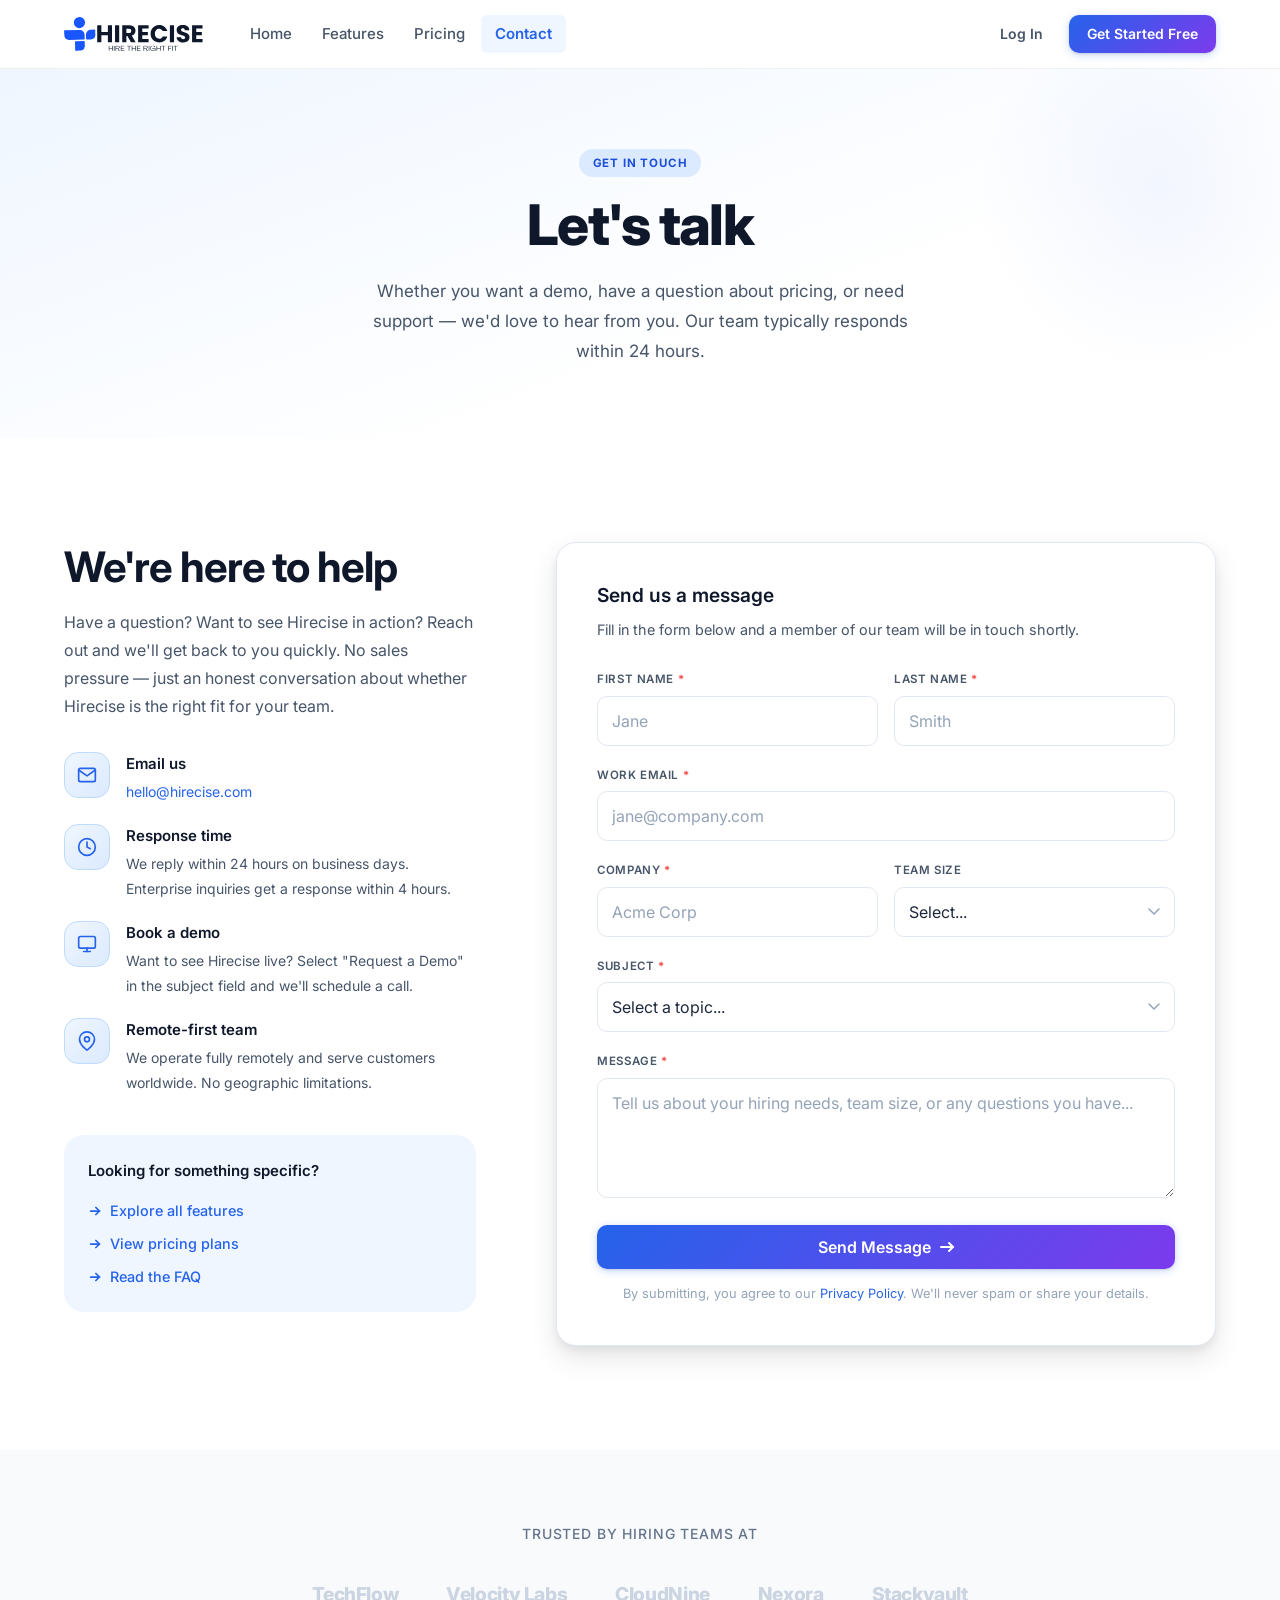
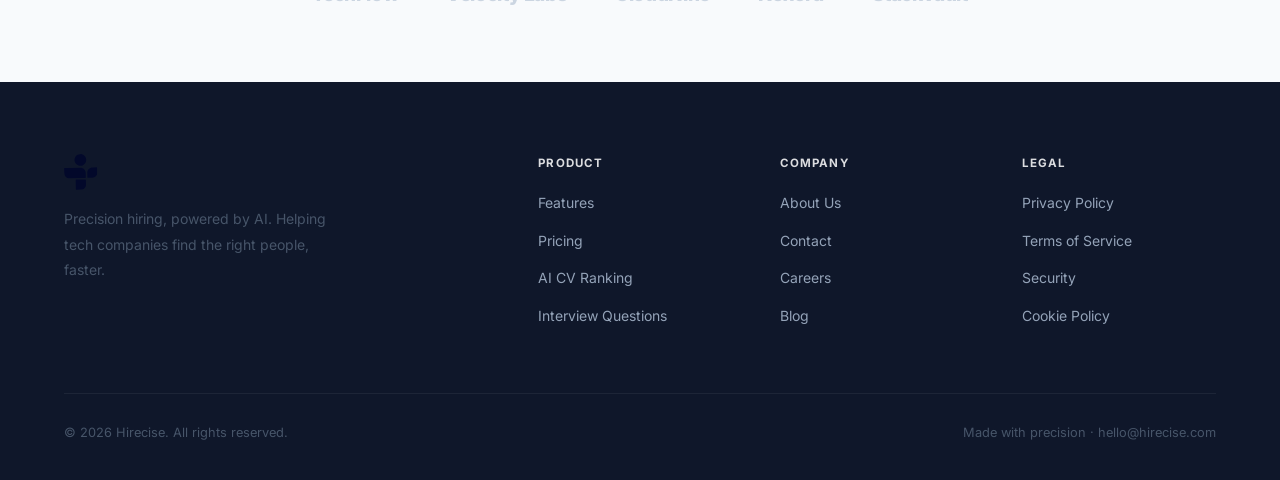
==== contact.html @ f2cc5be3 "init: Hirecise marketing website Static HTML/CSS/JS marketing site for hirecise.com. Includes pricin" ====
<!DOCTYPE html>
<html lang="en">
<head>
  <meta charset="UTF-8">
  <meta name="viewport" content="width=device-width, initial-scale=1.0">
  <title>Contact — Hirecise AI Recruitment Platform</title>
  <meta name="description" content="Get in touch with the Hirecise team. Request a demo, ask about pricing, or get support. We typically respond within 24 hours.">
  <meta name="keywords" content="Hirecise contact, AI recruitment demo, hiring software support">
  <link rel="canonical" href="https://hirecise.com/contact.html">
  <meta property="og:type"        content="website">
  <meta property="og:url"         content="https://hirecise.com/contact.html">
  <meta property="og:title"       content="Contact Hirecise — Let's Talk">
  <meta property="og:description" content="Reach out to the Hirecise team. Demo requests, sales, and support — all in one place.">
  <meta name="twitter:card"       content="summary_large_image">
  <script type="application/ld+json">
  {
    "@context":"https://schema.org",
    "@type":"ContactPage",
    "name":"Contact Hirecise",
    "url":"https://hirecise.com/contact.html",
    "description":"Contact the Hirecise team for demos, sales inquiries, and support.",
    "mainEntity":{
      "@type":"Organization",
      "name":"Hirecise",
      "email":"hello@hirecise.com",
      "url":"https://hirecise.com"
    }
  }
  </script>
  <link rel="preconnect" href="https://fonts.googleapis.com">
  <link rel="preconnect" href="https://fonts.gstatic.com" crossorigin>
  <link href="https://fonts.googleapis.com/css2?family=Inter:wght@400;500;600;700;800&display=swap" rel="stylesheet">
  <link rel="stylesheet" href="css/styles.css">
</head>
<body>

<!-- ═══ NAVIGATION ═══════════════════════════════════ -->
<header>
  <nav class="nav" role="navigation" aria-label="Main navigation">
    <div class="container">
      <div class="nav-inner">
        <a href="index.html" class="nav-logo" aria-label="Hirecise home">
          <img src="assets/logo.svg" alt="Hirecise" class="logo-img">
        </a>
        <div class="nav-links">
          <a href="index.html">Home</a>
          <a href="features.html">Features</a>
          <a href="pricing.html">Pricing</a>
          <a href="contact.html">Contact</a>
        </div>
        <div class="nav-actions">
          <a href="https://app.hirecise.com/login" class="btn btn-ghost btn-sm">Log In</a>
          <a href="https://app.hirecise.com/register" class="btn btn-primary btn-sm">Get Started Free</a>
        </div>
        <button class="nav-toggle" aria-label="Toggle navigation menu" aria-expanded="false">
          <svg class="icon-open" width="22" height="22" viewBox="0 0 24 24" fill="none" stroke="currentColor" stroke-width="2" stroke-linecap="round"><line x1="3" y1="6" x2="21" y2="6"/><line x1="3" y1="12" x2="21" y2="12"/><line x1="3" y1="18" x2="21" y2="18"/></svg>
          <svg class="icon-close" width="22" height="22" viewBox="0 0 24 24" fill="none" stroke="currentColor" stroke-width="2" stroke-linecap="round"><line x1="18" y1="6" x2="6" y2="18"/><line x1="6" y1="6" x2="18" y2="18"/></svg>
        </button>
      </div>
      <div class="nav-mobile">
        <a href="index.html">Home</a>
        <a href="features.html">Features</a>
        <a href="pricing.html">Pricing</a>
        <a href="contact.html">Contact</a>
        <div class="nav-mobile-actions">
          <a href="https://app.hirecise.com/login" class="btn btn-outline">Log In</a>
          <a href="https://app.hirecise.com/register" class="btn btn-primary">Get Started Free</a>
        </div>
      </div>
    </div>
  </nav>
</header>

<!-- ═══ PAGE HERO ═════════════════════════════════════ -->
<section class="page-hero">
  <div class="container">
    <span class="badge badge-blue">Get in Touch</span>
    <h1>Let's talk</h1>
    <p>Whether you want a demo, have a question about pricing, or need support — we'd love to hear from you. Our team typically responds within 24 hours.</p>
  </div>
</section>

<!-- ═══ CONTACT CONTENT ═══════════════════════════════ -->
<section class="section">
  <div class="container">
    <div class="contact-grid">

      <!-- Contact info -->
      <div class="contact-info">
        <h2>We're here to help</h2>
        <p>Have a question? Want to see Hirecise in action? Reach out and we'll get back to you quickly. No sales pressure — just an honest conversation about whether Hirecise is the right fit for your team.</p>

        <div class="contact-methods">
          <div class="contact-method">
            <div class="method-icon" aria-hidden="true">
              <svg width="20" height="20" viewBox="0 0 24 24" fill="none" stroke="currentColor" stroke-width="2" stroke-linecap="round" stroke-linejoin="round"><path d="M4 4h16c1.1 0 2 .9 2 2v12c0 1.1-.9 2-2 2H4c-1.1 0-2-.9-2-2V6c0-1.1.9-2 2-2z"/><polyline points="22,6 12,13 2,6"/></svg>
            </div>
            <div class="method-text">
              <h4>Email us</h4>
              <p><a href="mailto:hello@hirecise.com" style="color:var(--primary);">hello@hirecise.com</a></p>
            </div>
          </div>

          <div class="contact-method">
            <div class="method-icon" aria-hidden="true">
              <svg width="20" height="20" viewBox="0 0 24 24" fill="none" stroke="currentColor" stroke-width="2" stroke-linecap="round" stroke-linejoin="round"><circle cx="12" cy="12" r="10"/><polyline points="12 6 12 12 16 14"/></svg>
            </div>
            <div class="method-text">
              <h4>Response time</h4>
              <p>We reply within 24 hours on business days. Enterprise inquiries get a response within 4 hours.</p>
            </div>
          </div>

          <div class="contact-method">
            <div class="method-icon" aria-hidden="true">
              <svg width="20" height="20" viewBox="0 0 24 24" fill="none" stroke="currentColor" stroke-width="2" stroke-linecap="round" stroke-linejoin="round"><rect x="2" y="3" width="20" height="14" rx="2" ry="2"/><line x1="8" y1="21" x2="16" y2="21"/><line x1="12" y1="17" x2="12" y2="21"/></svg>
            </div>
            <div class="method-text">
              <h4>Book a demo</h4>
              <p>Want to see Hirecise live? Select "Request a Demo" in the subject field and we'll schedule a call.</p>
            </div>
          </div>

          <div class="contact-method">
            <div class="method-icon" aria-hidden="true">
              <svg width="20" height="20" viewBox="0 0 24 24" fill="none" stroke="currentColor" stroke-width="2" stroke-linecap="round" stroke-linejoin="round"><path d="M21 10c0 7-9 13-9 13s-9-6-9-13a9 9 0 0118 0z"/><circle cx="12" cy="10" r="3"/></svg>
            </div>
            <div class="method-text">
              <h4>Remote-first team</h4>
              <p>We operate fully remotely and serve customers worldwide. No geographic limitations.</p>
            </div>
          </div>
        </div>

        <!-- Quick links -->
        <div style="margin-top:40px;padding:24px;background:var(--blue-50);border-radius:var(--r-xl);">
          <h4 style="margin-bottom:16px;">Looking for something specific?</h4>
          <ul style="display:flex;flex-direction:column;gap:10px;">
            <li>
              <a href="features.html" style="display:flex;align-items:center;gap:8px;color:var(--primary);font-size:.9rem;font-weight:500;">
                <svg width="14" height="14" viewBox="0 0 16 16" fill="none" stroke="currentColor" stroke-width="2" stroke-linecap="round"><line x1="3" y1="8" x2="13" y2="8"/><polyline points="9 4 13 8 9 12"/></svg>
                Explore all features
              </a>
            </li>
            <li>
              <a href="pricing.html" style="display:flex;align-items:center;gap:8px;color:var(--primary);font-size:.9rem;font-weight:500;">
                <svg width="14" height="14" viewBox="0 0 16 16" fill="none" stroke="currentColor" stroke-width="2" stroke-linecap="round"><line x1="3" y1="8" x2="13" y2="8"/><polyline points="9 4 13 8 9 12"/></svg>
                View pricing plans
              </a>
            </li>
            <li>
              <a href="pricing.html#faq" style="display:flex;align-items:center;gap:8px;color:var(--primary);font-size:.9rem;font-weight:500;">
                <svg width="14" height="14" viewBox="0 0 16 16" fill="none" stroke="currentColor" stroke-width="2" stroke-linecap="round"><line x1="3" y1="8" x2="13" y2="8"/><polyline points="9 4 13 8 9 12"/></svg>
                Read the FAQ
              </a>
            </li>
          </ul>
        </div>
      </div>

      <!-- Contact form -->
      <div class="contact-form-box">
        <h3>Send us a message</h3>
        <p>Fill in the form below and a member of our team will be in touch shortly.</p>

        <form id="contactForm" novalidate aria-label="Contact form">
          <div class="form-row">
            <div class="form-group">
              <label for="firstName">First Name <span style="color:#ef4444;">*</span></label>
              <input type="text" id="firstName" name="firstName" placeholder="Jane" required autocomplete="given-name">
            </div>
            <div class="form-group">
              <label for="lastName">Last Name <span style="color:#ef4444;">*</span></label>
              <input type="text" id="lastName" name="lastName" placeholder="Smith" required autocomplete="family-name">
            </div>
          </div>

          <div class="form-group">
            <label for="email">Work Email <span style="color:#ef4444;">*</span></label>
            <input type="email" id="email" name="email" placeholder="jane@company.com" required autocomplete="email">
          </div>

          <div class="form-row">
            <div class="form-group">
              <label for="company">Company <span style="color:#ef4444;">*</span></label>
              <input type="text" id="company" name="company" placeholder="Acme Corp" required autocomplete="organization">
            </div>
            <div class="form-group">
              <label for="teamSize">Team Size</label>
              <select id="teamSize" name="teamSize">
                <option value="">Select...</option>
                <option value="1-5">1–5 people</option>
                <option value="6-20">6–20 people</option>
                <option value="21-100">21–100 people</option>
                <option value="100+">100+ people</option>
              </select>
            </div>
          </div>

          <div class="form-group">
            <label for="subject">Subject <span style="color:#ef4444;">*</span></label>
            <select id="subject" name="subject" required>
              <option value="">Select a topic...</option>
              <option value="demo">Request a Demo</option>
              <option value="sales">Sales Inquiry</option>
              <option value="pricing">Pricing Question</option>
              <option value="support">Technical Support</option>
              <option value="enterprise">Enterprise / White-label</option>
              <option value="partnership">Partnership</option>
              <option value="other">Other</option>
            </select>
          </div>

          <div class="form-group">
            <label for="message">Message <span style="color:#ef4444;">*</span></label>
            <textarea id="message" name="message" placeholder="Tell us about your hiring needs, team size, or any questions you have..." required></textarea>
          </div>

          <button type="submit" class="btn btn-primary form-submit">
            Send Message
            <svg width="16" height="16" viewBox="0 0 16 16" fill="none" stroke="currentColor" stroke-width="2" stroke-linecap="round"><line x1="2" y1="8" x2="14" y2="8"/><polyline points="10 4 14 8 10 12"/></svg>
          </button>

          <p style="font-size:.8rem;color:var(--slate-400);margin-top:14px;text-align:center;">
            By submitting, you agree to our <a href="#" style="color:var(--primary);">Privacy Policy</a>. We'll never spam or share your details.
          </p>
        </form>

        <!-- Success state -->
        <div class="form-success" aria-live="polite">
          <div class="success-icon" aria-hidden="true">
            <svg width="32" height="32" viewBox="0 0 32 32" fill="none" stroke="#10b981" stroke-width="2.5" stroke-linecap="round" stroke-linejoin="round"><polyline points="6 16 12 22 26 10"/></svg>
          </div>
          <h3>Message sent!</h3>
          <p>Thanks for reaching out. A member of our team will reply to you within 24 hours.</p>
          <a href="index.html" class="btn btn-outline" style="margin-top:20px;">Back to Home</a>
        </div>
      </div>
    </div>
  </div>
</section>

<!-- ═══ TRUST BAR ══════════════════════════════════════ -->
<section class="section-sm" style="background:var(--slate-50);text-align:center;">
  <div class="container">
    <p style="font-size:.875rem;color:var(--slate-500);margin-bottom:32px;font-weight:500;text-transform:uppercase;letter-spacing:.06em;">Trusted by hiring teams at</p>
    <div style="display:flex;align-items:center;justify-content:center;gap:48px;flex-wrap:wrap;">
      <span style="font-size:1.2rem;font-weight:800;color:var(--slate-300);letter-spacing:-.02em;">TechFlow</span>
      <span style="font-size:1.2rem;font-weight:800;color:var(--slate-300);letter-spacing:-.02em;">Velocity Labs</span>
      <span style="font-size:1.2rem;font-weight:800;color:var(--slate-300);letter-spacing:-.02em;">CloudNine</span>
      <span style="font-size:1.2rem;font-weight:800;color:var(--slate-300);letter-spacing:-.02em;">Nexora</span>
      <span style="font-size:1.2rem;font-weight:800;color:var(--slate-300);letter-spacing:-.02em;">Stackvault</span>
    </div>
  </div>
</section>

<!-- ═══ FOOTER ════════════════════════════════════════ -->
<footer>
  <div class="container">
    <div class="footer-grid">
      <div class="footer-brand">
        <a href="index.html" class="nav-logo" aria-label="Hirecise home">
          <img src="assets/logo-white.svg" alt="Hirecise" class="logo-img" style="height:36px;">
        </a>
        <p>Precision hiring, powered by AI. Helping tech companies find the right people, faster.</p>
      </div>
      <div class="footer-col">
        <h5>Product</h5>
        <ul>
          <li><a href="features.html">Features</a></li>
          <li><a href="pricing.html">Pricing</a></li>
          <li><a href="features.html#ai-scoring">AI CV Ranking</a></li>
          <li><a href="features.html#interview">Interview Questions</a></li>
        </ul>
      </div>
      <div class="footer-col">
        <h5>Company</h5>
        <ul>
          <li><a href="contact.html">About Us</a></li>
          <li><a href="contact.html">Contact</a></li>
          <li><a href="contact.html">Careers</a></li>
          <li><a href="contact.html">Blog</a></li>
        </ul>
      </div>
      <div class="footer-col">
        <h5>Legal</h5>
        <ul>
          <li><a href="privacy.html">Privacy Policy</a></li>
          <li><a href="terms.html">Terms of Service</a></li>
          <li><a href="security.html">Security</a></li>
          <li><a href="cookies.html">Cookie Policy</a></li>
        </ul>
      </div>
    </div>
    <div class="footer-bottom">
      <p>&copy; 2026 Hirecise. All rights reserved.</p>
      <p>Made with precision &middot; <a href="mailto:hello@hirecise.com">hello@hirecise.com</a></p>
    </div>
  </div>
</footer>

<script src="js/main.js"></script>
</body>
</html>
---- css/styles.css ----
/* ============================================================
   Hirecise — Main Stylesheet (Modern 2025 Edition)
   ============================================================ */

:root {
  /* Blues */
  --blue-50:  #eff6ff;
  --blue-100: #dbeafe;
  --blue-200: #bfdbfe;
  --blue-300: #93c5fd;
  --blue-400: #60a5fa;
  --blue-500: #3b82f6;
  --blue-600: #2563eb;
  --blue-700: #1d4ed8;
  --blue-800: #1e40af;
  --blue-900: #1e3a8a;

  /* Indigo / Violet */
  --indigo-400: #818cf8;
  --indigo-500: #6366f1;
  --indigo-600: #4f46e5;
  --violet-400: #a78bfa;
  --violet-500: #8b5cf6;
  --violet-600: #7c3aed;

  /* Slate */
  --slate-50:  #f8fafc;
  --slate-100: #f1f5f9;
  --slate-200: #e2e8f0;
  --slate-300: #cbd5e1;
  --slate-400: #94a3b8;
  --slate-500: #64748b;
  --slate-600: #475569;
  --slate-700: #334155;
  --slate-800: #1e293b;
  --slate-900: #0f172a;

  /* Semantic */
  --green-100: #d1fae5;
  --green-500: #10b981;
  --green-600: #059669;
  --amber-100: #fef3c7;
  --amber-600: #d97706;
  --red-400:   #f87171;
  --teal-400:  #34d399;

  /* Brand */
  --primary:      var(--blue-600);
  --primary-dark: var(--blue-700);
  --primary-bg:   var(--blue-50);

  /* Gradients */
  --grad-primary:    linear-gradient(135deg, #2563eb 0%, #7c3aed 100%);
  --grad-hero:       linear-gradient(135deg, #03071a 0%, #0b1d4a 35%, #153280 65%, #2352c8 100%);
  --grad-dark:       linear-gradient(135deg, #060d1f 0%, #0d2356 60%, #1a3fb8 100%);
  --grad-cta:        linear-gradient(135deg, #060d1f 0%, #1a2f7a 45%, #3730a3 100%);
  --grad-accent-text: linear-gradient(135deg, #93c5fd 0%, #c4b5fd 50%, #6ee7b7 100%);

  /* Font */
  --font: 'Inter', -apple-system, BlinkMacSystemFont, 'Segoe UI', sans-serif;

  /* Shadows */
  --shadow-sm:   0 1px 2px rgba(0,0,0,.05);
  --shadow:      0 1px 3px rgba(0,0,0,.1), 0 1px 2px rgba(0,0,0,.06);
  --shadow-md:   0 4px 8px rgba(0,0,0,.08), 0 2px 4px rgba(0,0,0,.04);
  --shadow-lg:   0 12px 28px rgba(0,0,0,.1), 0 4px 10px rgba(0,0,0,.06);
  --shadow-xl:   0 24px 48px rgba(0,0,0,.14), 0 8px 18px rgba(0,0,0,.07);
  --shadow-card: 0 2px 4px rgba(0,0,0,.04), 0 8px 20px rgba(0,0,0,.06);

  /* Border radius */
  --r:    6px;
  --r-md: 10px;
  --r-lg: 14px;
  --r-xl: 20px;
  --r-2xl: 28px;
}

/* ── Reset ───────────────────────────────────────────── */
*, *::before, *::after { box-sizing: border-box; margin: 0; padding: 0; }
html  { scroll-behavior: smooth; }
body  { font-family: var(--font); color: var(--slate-800); background: #fff;
        line-height: 1.6; -webkit-font-smoothing: antialiased; }
img   { max-width: 100%; display: block; }
a     { color: inherit; text-decoration: none; }
ul    { list-style: none; }
button{ cursor: pointer; font-family: inherit; border: none; background: none; }
input, textarea, select { font-family: inherit; font-size: 16px; }

/* ── Typography ──────────────────────────────────────── */
h1 { font-size: clamp(2rem, 5.5vw, 3.5rem); font-weight: 800;
     line-height: 1.1; letter-spacing: -.03em; color: var(--slate-900); }
h2 { font-size: clamp(1.65rem, 4vw, 2.625rem); font-weight: 700;
     line-height: 1.18; letter-spacing: -.025em; color: var(--slate-900); }
h3 { font-size: 1.2rem;  font-weight: 600; line-height: 1.35; color: var(--slate-900); }
h4 { font-size: .9375rem; font-weight: 600; color: var(--slate-900); }
p  { color: var(--slate-600); line-height: 1.75; }

/* gradient text utility */
.gradient-text {
  background: var(--grad-accent-text);
  background-size: 200% auto;
  -webkit-background-clip: text;
  -webkit-text-fill-color: transparent;
  background-clip: text;
}

/* ── Layout ──────────────────────────────────────────── */
.container { max-width: 1200px; margin: 0 auto; padding: 0 24px; }
.section    { padding: 104px 0; }
.section-sm { padding: 72px 0; }
.sr-only    { position: absolute; width: 1px; height: 1px; padding: 0;
              margin: -1px; overflow: hidden; clip: rect(0,0,0,0); white-space: nowrap; }

/* ── Animations ──────────────────────────────────────── */
@keyframes float {
  0%, 100% { transform: translateY(0px); }
  50%       { transform: translateY(-14px); }
}
@keyframes marquee {
  from { transform: translateX(0); }
  to   { transform: translateX(-50%); }
}
@keyframes shine {
  to { background-position: 200% center; }
}
@keyframes pulse-glow {
  0%, 100% { box-shadow: 0 0 0 0 rgba(52,211,153,.4); }
  50%       { box-shadow: 0 0 0 8px rgba(52,211,153,0); }
}
@keyframes fade-up {
  from { opacity: 0; transform: translateY(28px); }
  to   { opacity: 1; transform: translateY(0); }
}
@keyframes hero-content-enter {
  from { opacity: 0; transform: translateY(22px); }
  to   { opacity: 1; transform: translateY(0); }
}
@keyframes hero-visual-enter {
  from { opacity: 0; }
  to   { opacity: 1; }
}

/* Scroll-triggered fade-up */
.fade-up {
  opacity: 0;
  transform: translateY(28px);
  transition: opacity .65s cubic-bezier(.22,1,.36,1), transform .65s cubic-bezier(.22,1,.36,1);
}
.fade-up.visible { opacity: 1; transform: none; }

/* Staggered children — only inside .fade-up parents (requires visible class to show) */
.fade-up.highlights-grid .highlight-card,
.fade-up.problem-grid .problem-card,
.fade-up.steps-grid .step,
.fade-up.testimonials-grid .testi-card {
  opacity: 0;
  transform: translateY(16px);
  transition: opacity .5s cubic-bezier(.22,1,.36,1), transform .5s cubic-bezier(.22,1,.36,1);
}
.fade-up.visible.highlights-grid .highlight-card,
.fade-up.visible.problem-grid .problem-card,
.fade-up.visible.steps-grid .step,
.fade-up.visible.testimonials-grid .testi-card { opacity: 1; transform: none; }

.fade-up.visible.highlights-grid .highlight-card:nth-child(2),
.fade-up.visible.problem-grid .problem-card:nth-child(2),
.fade-up.visible.steps-grid .step:nth-child(2),
.fade-up.visible.testimonials-grid .testi-card:nth-child(2) { transition-delay: .08s; }

.fade-up.visible.highlights-grid .highlight-card:nth-child(3),
.fade-up.visible.problem-grid .problem-card:nth-child(3),
.fade-up.visible.steps-grid .step:nth-child(3),
.fade-up.visible.testimonials-grid .testi-card:nth-child(3) { transition-delay: .16s; }

.fade-up.visible.highlights-grid .highlight-card:nth-child(4),
.fade-up.visible.problem-grid .problem-card:nth-child(4) { transition-delay: .08s; }

.fade-up.visible.highlights-grid .highlight-card:nth-child(5),
.fade-up.visible.problem-grid .problem-card:nth-child(5) { transition-delay: .16s; }

.fade-up.visible.highlights-grid .highlight-card:nth-child(6),
.fade-up.visible.problem-grid .problem-card:nth-child(6) { transition-delay: .24s; }

/* ── Badge ───────────────────────────────────────────── */
.badge {
  display: inline-flex; align-items: center; gap: 6px;
  padding: 5px 14px; border-radius: 100px;
  font-size: .72rem; font-weight: 700;
  text-transform: uppercase; letter-spacing: .07em;
}
.badge-blue  { background: var(--blue-100); color: var(--blue-700); }
.badge-dark  { background: rgba(255,255,255,.1); color: #93c5fd;
               border: 1px solid rgba(255,255,255,.15);
               backdrop-filter: blur(8px); }
.badge-amber { background: rgba(251,191,36,.12); color: #fbbf24;
               border: 1px solid rgba(251,191,36,.2); }

/* ── Buttons ─────────────────────────────────────────── */
.btn {
  display: inline-flex; align-items: center; justify-content: center; gap: 8px;
  padding: 12px 24px; border-radius: var(--r-md);
  font-size: .9375rem; font-weight: 600; min-height: 44px;
  transition: all .22s cubic-bezier(.22,1,.36,1);
  white-space: nowrap; line-height: 1; position: relative; overflow: hidden;
}
/* Gradient primary */
.btn-primary {
  background: var(--grad-primary);
  color: #fff;
  box-shadow: 0 2px 8px rgba(37,99,235,.25), 0 1px 2px rgba(0,0,0,.1);
}
.btn-primary:hover {
  transform: translateY(-2px);
  box-shadow: 0 8px 24px rgba(124,58,237,.4), 0 2px 8px rgba(37,99,235,.2);
}
.btn-primary:active { transform: translateY(0); }

.btn-outline {
  background: transparent; color: var(--primary);
  border: 1.5px solid var(--blue-200);
}
.btn-outline:hover {
  background: var(--primary-bg); border-color: var(--primary);
  box-shadow: 0 0 0 4px rgba(37,99,235,.07);
}
.btn-ghost  { color: var(--slate-600); }
.btn-ghost:hover { color: var(--primary); background: var(--primary-bg); border-radius: var(--r-md); }

.btn-white { background: #fff; color: var(--primary); }
.btn-white:hover {
  background: var(--blue-50);
  transform: translateY(-2px);
  box-shadow: 0 6px 20px rgba(0,0,0,.12);
}

.btn-dark-outline {
  background: transparent; color: rgba(255,255,255,.88);
  border: 1.5px solid rgba(255,255,255,.25);
}
.btn-dark-outline:hover {
  background: rgba(255,255,255,.08);
  border-color: rgba(255,255,255,.55);
  transform: translateY(-1px);
}

.btn-lg   { padding: 15px 34px; font-size: 1rem; border-radius: var(--r-lg); min-height: 54px; }
.btn-sm   { padding: 8px 18px;  font-size: .875rem; min-height: 38px; }
.btn-full { width: 100%; }

/* ── Section header ──────────────────────────────────── */
.section-header { text-align: center; max-width: 680px; margin: 0 auto 72px; }
.section-header .badge { margin-bottom: 18px; }
.section-header h2     { margin-bottom: 18px; }
.section-header p      { font-size: 1.0625rem; }

/* ── Check icon ──────────────────────────────────────── */
.check-icon { flex-shrink: 0; }

/* ============================================================
   NAVIGATION
   ============================================================ */
.nav {
  position: sticky; top: 0; z-index: 100;
  background: rgba(255,255,255,.92);
  backdrop-filter: blur(20px) saturate(180%);
  -webkit-backdrop-filter: blur(20px) saturate(180%);
  border-bottom: 1px solid rgba(0,0,0,.06);
  transition: box-shadow .25s, background .25s;
}
.nav.scrolled {
  background: rgba(255,255,255,.97);
  box-shadow: 0 1px 0 rgba(0,0,0,.06), 0 4px 20px rgba(0,0,0,.06);
}
.nav-inner { display: flex; align-items: center; height: 68px; gap: 32px; }

.nav-logo {
  display: flex; align-items: center; gap: 8px;
  font-size: 1.3rem; font-weight: 800; color: #1a237e;
  flex-shrink: 0; letter-spacing: -.03em;
}
.logo-img { height: 34px; width: auto; display: block; mix-blend-mode: multiply; }

.nav-links { display: flex; align-items: center; gap: 2px; flex: 1; }
.nav-links a {
  padding: 7px 14px; border-radius: var(--r);
  font-size: .9375rem; font-weight: 500; color: var(--slate-600);
  transition: all .15s; min-height: 36px; display: inline-flex; align-items: center;
}
.nav-links a:hover { color: var(--primary); background: var(--blue-50); }
.nav-links a.active { color: var(--primary); background: var(--blue-50); font-weight: 600; }

.nav-actions { display: flex; align-items: center; gap: 8px; flex-shrink: 0; }

.nav-toggle { display: none; padding: 10px; border-radius: var(--r); color: var(--slate-600);
               min-width: 44px; min-height: 44px; align-items: center; justify-content: center; }
.nav-toggle:hover { background: var(--slate-100); }
.nav-toggle .icon-close { display: none; }
.nav-toggle[aria-expanded="true"] .icon-open  { display: none; }
.nav-toggle[aria-expanded="true"] .icon-close { display: block; }

.nav-mobile { display: none; padding: 12px 0 24px; border-top: 1px solid var(--slate-100); }
.nav-mobile.open { display: block; }
.nav-mobile a {
  display: flex; align-items: center; padding: 12px 14px; border-radius: var(--r-md);
  color: var(--slate-700); font-weight: 500; font-size: 1rem;
  transition: all .15s; margin-bottom: 2px; min-height: 44px;
}
.nav-mobile a:hover, .nav-mobile a.active { color: var(--primary); background: var(--blue-50); }
.nav-mobile-actions {
  display: flex; flex-direction: column; gap: 10px;
  margin-top: 16px; padding-top: 16px;
  border-top: 1px solid var(--slate-100);
}

/* ============================================================
   HERO
   ============================================================ */
.hero {
  padding: 100px 0 88px;
  background: #fff;
  position: relative; overflow: hidden;
  border-bottom: 1px solid var(--slate-100);
}
/* Subtle dot grid */
.hero-noise {
  position: absolute; inset: 0; pointer-events: none; z-index: 0;
  background-image: radial-gradient(rgba(15,23,42,.045) 1px, transparent 1px);
  background-size: 24px 24px;
}
/* Blue/indigo glow orb top-right */
.hero::before {
  content: '';
  position: absolute; top: -220px; right: -160px;
  width: 840px; height: 840px;
  background: radial-gradient(circle, rgba(99,102,241,.1) 0%, rgba(37,99,235,.06) 38%, transparent 66%);
  border-radius: 50%; pointer-events: none;
}
/* Teal glow orb bottom-left */
.hero::after {
  content: '';
  position: absolute; bottom: -220px; left: -120px;
  width: 640px; height: 640px;
  background: radial-gradient(circle, rgba(52,211,153,.07) 0%, transparent 64%);
  border-radius: 50%; pointer-events: none;
}
.hero-inner {
  display: grid; grid-template-columns: 1fr 1fr;
  gap: 64px; align-items: center; position: relative; z-index: 1;
}
.hero-content .badge-dark { margin-bottom: 24px; }
.hero-content {
  animation: hero-content-enter .8s cubic-bezier(.22,1,.36,1) both;
}
.hero-content h1  { color: var(--slate-900); margin-bottom: 22px; }

.hero-headline-accent {
  display: block;
  background: var(--grad-accent-text);
  background-size: 200% auto;
  -webkit-background-clip: text;
  -webkit-text-fill-color: transparent;
  background-clip: text;
  animation: shine 4s linear infinite;
}

.hero-content > p {
  font-size: 1.125rem; margin-bottom: 36px;
  color: var(--slate-500); max-width: 460px; line-height: 1.8;
}
.hero-actions { display: flex; align-items: center; gap: 12px; flex-wrap: wrap; }

.hero-proof {
  display: flex; align-items: center; gap: 14px;
  margin-top: 44px; padding-top: 28px;
  border-top: 1px solid var(--slate-200);
}
.hero-avatars { display: flex; }
.hero-avatars span {
  width: 34px; height: 34px; border-radius: 50%;
  border: 2px solid var(--blue-200);
  background: var(--blue-50);
  color: var(--primary); font-size: .72rem; font-weight: 700;
  display: flex; align-items: center; justify-content: center;
  margin-right: -9px; flex-shrink: 0;
}
.hero-proof-text      { font-size: .875rem; color: var(--slate-500); }
.hero-proof-text strong { color: var(--slate-800); }

/* Hero bullets */
.hero-bullets {
  display: grid; grid-template-columns: 1fr 1fr;
  gap: 10px; margin-bottom: 36px;
}
.hero-bullet {
  display: flex; align-items: center; gap: 8px;
  font-size: .875rem; color: rgba(255,255,255,.78);
}
.hero-bullet-dot {
  width: 6px; height: 6px; border-radius: 50%;
  background: #34d399; flex-shrink: 0;
  box-shadow: 0 0 6px rgba(52,211,153,.6);
}

/* Hero dashboard card — floating */
.hero-visual {
  position: relative; z-index: 1;
  animation: hero-visual-enter .9s cubic-bezier(.22,1,.36,1) .18s both,
             float 6s ease-in-out 1.1s infinite;
}
.dashboard-card {
  background: #fff; border-radius: var(--r-xl);
  box-shadow: 0 20px 60px rgba(37,99,235,.11), 0 8px 24px rgba(0,0,0,.07),
              0 0 0 1px rgba(0,0,0,.06);
  overflow: hidden;
}
.dashboard-card-header {
  background: linear-gradient(135deg, #1e3a8a, #1e1b4b);
  padding: 18px 22px; color: #fff;
  border-bottom: 1px solid rgba(255,255,255,.08);
}
.dashboard-card-header .dc-title { font-weight: 700; font-size: .9375rem; }
.dashboard-card-header .dc-sub   { font-size: .8rem; color: rgba(255,255,255,.6); margin-top: 3px; }
.dashboard-card-body { padding: 14px; }

.candidate-row {
  display: flex; align-items: center; gap: 12px;
  padding: 11px 14px; border-radius: var(--r-md);
  margin-bottom: 8px; background: var(--slate-50);
  border: 1px solid var(--slate-200);
  transition: all .22s;
}
.candidate-row:last-child { margin-bottom: 0; }
.candidate-row:hover { border-color: var(--blue-200); background: var(--blue-50);
                       transform: translateX(2px); }
.cand-avatar {
  width: 36px; height: 36px; border-radius: 50%;
  background: linear-gradient(135deg, var(--blue-100), var(--indigo-400) 200%);
  color: var(--primary);
  display: flex; align-items: center; justify-content: center;
  font-weight: 700; font-size: .78rem; flex-shrink: 0;
}
.cand-info { flex: 1; min-width: 0; }
.cand-name { font-size: .875rem; font-weight: 600; color: var(--slate-800); }
.cand-role { font-size: .75rem; color: var(--slate-500); }
.score-chip {
  padding: 3px 10px; border-radius: 100px;
  font-size: .72rem; font-weight: 700; flex-shrink: 0;
}
.score-high   { background: var(--green-100);  color: var(--green-600); }
.score-good   { background: var(--blue-100);   color: var(--blue-700); }
.score-medium { background: var(--amber-100);  color: var(--amber-600); }

/* ============================================================
   TRUST BAR — MARQUEE
   ============================================================ */
.trust-bar {
  background: var(--slate-50);
  padding: 28px 0;
  border-top: 1px solid var(--slate-200);
  border-bottom: 1px solid var(--slate-200);
  overflow: hidden;
}
.trust-bar-label {
  text-align: center;
  font-size: .72rem; font-weight: 600;
  text-transform: uppercase; letter-spacing: .1em;
  color: var(--slate-400); margin-bottom: 18px;
}
.trust-bar-track { overflow: hidden; mask-image: linear-gradient(90deg, transparent, #000 12%, #000 88%, transparent); }
.trust-bar-marquee {
  display: flex; align-items: center; gap: 0;
  animation: marquee 28s linear infinite;
  width: max-content;
}
.trust-bar-marquee:hover { animation-play-state: paused; }
.trust-bar-marquee span {
  font-size: 1rem; font-weight: 700;
  color: var(--slate-300);
  letter-spacing: -.01em; white-space: nowrap;
  padding: 0 32px;
  transition: color .2s;
}
.trust-bar-marquee span:hover { color: var(--slate-600); }
.trust-dot {
  width: 4px; height: 4px; border-radius: 50%;
  background: var(--slate-300); flex-shrink: 0;
  padding: 0 !important;
}

/* ============================================================
   FEATURE HIGHLIGHTS
   ============================================================ */
.highlights-grid {
  display: grid; grid-template-columns: repeat(3,1fr); gap: 20px;
}
.highlight-card {
  padding: 30px; background: #fff;
  border: 1px solid var(--slate-200); border-radius: var(--r-xl);
  transition: all .28s cubic-bezier(.22,1,.36,1);
  position: relative; overflow: hidden;
}
.highlight-card::before {
  content: '';
  position: absolute; inset: 0;
  background: linear-gradient(135deg, rgba(37,99,235,.04) 0%, rgba(124,58,237,.04) 100%);
  opacity: 0; transition: opacity .28s;
}
.highlight-card:hover {
  border-color: var(--blue-200);
  box-shadow: var(--shadow-lg), 0 0 0 1px rgba(37,99,235,.1);
  transform: translateY(-4px);
}
.highlight-card:hover::before { opacity: 1; }

.highlight-icon {
  width: 52px; height: 52px;
  background: linear-gradient(135deg, var(--blue-50), var(--blue-100));
  border-radius: var(--r-lg);
  display: flex; align-items: center; justify-content: center;
  margin-bottom: 20px; color: var(--primary);
  border: 1px solid var(--blue-200);
  transition: all .28s;
}
.highlight-card:hover .highlight-icon {
  background: linear-gradient(135deg, var(--blue-600), var(--violet-600));
  color: #fff; border-color: transparent;
  box-shadow: 0 6px 16px rgba(37,99,235,.3);
}
.highlight-card h3 { margin-bottom: 10px; font-size: 1.1rem; }
.highlight-card p  { font-size: .9375rem; }

/* ============================================================
   HOW IT WORKS
   ============================================================ */
.how { background: linear-gradient(180deg, var(--slate-50) 0%, #fff 100%); }
.steps-grid {
  display: grid; grid-template-columns: repeat(3,1fr);
  gap: 48px; position: relative;
}
.steps-grid::before {
  content: '';
  position: absolute; top: 40px;
  left: calc(16.67% + 24px); right: calc(16.67% + 24px);
  height: 2px;
  background: linear-gradient(90deg, var(--blue-300), var(--violet-400), var(--blue-300));
  opacity: .6;
}
.step { text-align: center; }
.step-num {
  width: 80px; height: 80px; border-radius: 50%;
  background: linear-gradient(135deg, #fff 0%, var(--blue-50) 100%);
  border: 2px solid var(--blue-200);
  display: flex; align-items: center; justify-content: center;
  margin: 0 auto 26px;
  font-size: 1.5rem; font-weight: 800; color: var(--primary);
  box-shadow: var(--shadow-md), 0 0 0 6px rgba(37,99,235,.06);
  position: relative; z-index: 1;
  transition: all .28s;
}
.step:hover .step-num {
  background: var(--grad-primary);
  color: #fff; border-color: transparent;
  box-shadow: var(--shadow-lg), 0 0 0 8px rgba(37,99,235,.08);
}
.step h3 { margin-bottom: 10px; }
.step p  { font-size: .9375rem; }

/* ============================================================
   STATS
   ============================================================ */
.stats-grid { display: grid; grid-template-columns: repeat(4,1fr); gap: 32px; }
.stat-item  { text-align: center; }
.stat-value {
  font-size: 2.875rem; font-weight: 800;
  background: var(--grad-primary);
  -webkit-background-clip: text; -webkit-text-fill-color: transparent;
  background-clip: text;
  line-height: 1; margin-bottom: 8px;
}
.stat-label { font-size: .9375rem; color: var(--slate-600); }

/* ============================================================
   ROI COMPARISON
   ============================================================ */
.roi-section {
  background: var(--grad-dark);
  padding: 108px 0;
  position: relative; overflow: hidden;
}
.roi-section::before {
  content: '';
  position: absolute; top: -80px; right: -80px;
  width: 600px; height: 600px;
  background: radial-gradient(circle, rgba(124,58,237,.12) 0%, transparent 65%);
  border-radius: 50%; pointer-events: none;
}
.roi-section::after {
  content: '';
  position: absolute; bottom: -120px; left: -80px;
  width: 480px; height: 480px;
  background: radial-gradient(circle, rgba(52,211,153,.07) 0%, transparent 65%);
  border-radius: 50%; pointer-events: none;
}
.roi-big-claim { text-align: center; margin-bottom: 64px; position: relative; z-index: 1; }
.roi-big-claim h2 {
  color: #fff; font-size: clamp(1.65rem, 4vw, 2.875rem);
  margin-bottom: 14px;
}
.roi-big-claim h2 span { color: #34d399; }
.roi-big-claim p {
  color: rgba(255,255,255,.62); font-size: 1.125rem; max-width: 560px; margin: 0 auto;
}

.roi-comparison {
  display: grid; grid-template-columns: 1fr auto 1fr;
  gap: 24px; align-items: center;
  max-width: 840px; margin: 0 auto 52px;
  position: relative; z-index: 1;
}
.roi-card {
  padding: 30px; border-radius: var(--r-xl);
  border: 1px solid rgba(255,255,255,.08);
  backdrop-filter: blur(10px);
}
.roi-card-bad  { background: rgba(239,68,68,.07); border-color: rgba(239,68,68,.2); }
.roi-card-good { background: rgba(16,185,129,.07); border-color: rgba(16,185,129,.25); }
.roi-card-title {
  font-size: .9375rem; font-weight: 700; color: #fff;
  margin-bottom: 22px; padding-bottom: 18px;
  border-bottom: 1px solid rgba(255,255,255,.08);
  display: flex; align-items: center; gap: 8px;
}
.roi-metric { margin-bottom: 18px; }
.roi-metric:last-child { margin-bottom: 0; }
.roi-metric-label { font-size: .7rem; text-transform: uppercase;
                    letter-spacing: .07em; color: rgba(255,255,255,.4); margin-bottom: 4px; }
.roi-metric-value { font-size: 1.4rem; font-weight: 800; line-height: 1; }
.roi-metric-value.bad  { color: #f87171; }
.roi-metric-value.good { color: #34d399; }
.roi-vs {
  font-size: 1.1rem; font-weight: 800;
  color: rgba(255,255,255,.28); text-align: center; flex-shrink: 0;
  padding: 12px 16px; border: 1px solid rgba(255,255,255,.08);
  border-radius: var(--r-xl); background: rgba(255,255,255,.04);
  min-width: 60px;
}

.roi-savings {
  display: grid; grid-template-columns: repeat(3,1fr);
  gap: 16px; max-width: 840px; margin: 0 auto 52px;
  position: relative; z-index: 1;
}
.roi-saving-item {
  text-align: center; padding: 22px 16px;
  background: rgba(255,255,255,.04);
  border: 1px solid rgba(255,255,255,.08);
  border-radius: var(--r-xl);
  backdrop-filter: blur(8px);
  transition: all .25s;
}
.roi-saving-item:hover {
  background: rgba(255,255,255,.07);
  border-color: rgba(255,255,255,.15);
  transform: translateY(-2px);
}
.roi-saving-val   { font-size: 2.25rem; font-weight: 800; color: #93c5fd;
                    line-height: 1; margin-bottom: 8px; }
.roi-saving-label { font-size: .72rem; text-transform: uppercase; letter-spacing: .07em;
                    color: rgba(255,255,255,.5); }

.roi-cta { text-align: center; position: relative; z-index: 1; }
.roi-cta p { color: rgba(255,255,255,.45); font-size: .875rem; margin-top: 16px; }

/* ============================================================
   TESTIMONIALS
   ============================================================ */
.testimonials { background: var(--slate-50); }
.testimonials-grid { display: grid; grid-template-columns: repeat(3,1fr); gap: 22px; }
.testi-card {
  padding: 30px; background: #fff; border-radius: var(--r-xl);
  border: 1px solid var(--slate-200);
  box-shadow: var(--shadow-card);
  position: relative; overflow: hidden;
  transition: all .28s cubic-bezier(.22,1,.36,1);
}
.testi-card::before {
  content: '';
  position: absolute; top: 0; left: 0; right: 0;
  height: 3px;
  background: var(--grad-primary);
  opacity: 0; transition: opacity .28s;
}
.testi-card:hover {
  border-color: var(--blue-200);
  box-shadow: var(--shadow-lg);
  transform: translateY(-4px);
}
.testi-card:hover::before { opacity: 1; }

.testi-stars { color: #f59e0b; margin-bottom: 16px; font-size: 1rem; letter-spacing: 2px; }
.testi-text  { font-size: .9375rem; color: var(--slate-700);
               font-style: italic; margin-bottom: 22px; line-height: 1.75; }
.testi-author { display: flex; align-items: center; gap: 12px; }
.testi-avatar {
  width: 42px; height: 42px; border-radius: 50%;
  background: linear-gradient(135deg, var(--blue-100), var(--indigo-400) 200%);
  color: var(--primary);
  display: flex; align-items: center; justify-content: center;
  font-weight: 700; font-size: .875rem; flex-shrink: 0;
}
.testi-name  { font-weight: 600; font-size: .875rem; color: var(--slate-800); }
.testi-title { font-size: .78rem; color: var(--slate-500); }

/* ============================================================
   CTA BANNER
   ============================================================ */
.cta-banner {
  background: var(--grad-cta);
  padding: 104px 0; text-align: center;
  position: relative; overflow: hidden;
}
.cta-banner::before {
  content: '';
  position: absolute; top: -120px; left: 50%; transform: translateX(-50%);
  width: 800px; height: 800px;
  background: radial-gradient(circle, rgba(124,58,237,.15) 0%, transparent 60%);
  border-radius: 50%; pointer-events: none;
}
.cta-banner > .container { position: relative; z-index: 1; }
.cta-banner h2    { color: #fff; margin-bottom: 18px; }
.cta-banner > .container > p { color: rgba(255,255,255,.72); font-size: 1.125rem; margin-bottom: 40px; }
.cta-actions { display: flex; align-items: center; justify-content: center; gap: 16px; flex-wrap: wrap; }
.cta-note    { margin-top: 18px; font-size: .8rem; color: rgba(255,255,255,.38); }

/* ============================================================
   FOOTER
   ============================================================ */
footer { background: var(--slate-900); color: var(--slate-400); padding: 72px 0 36px; }
.footer-grid {
  display: grid; grid-template-columns: 2.2fr 1fr 1fr 1fr;
  gap: 48px; margin-bottom: 52px;
}
.footer-brand p      { font-size: .875rem; line-height: 1.85; max-width: 270px; margin-top: 16px; }
.footer-col h5       { color: rgba(255,255,255,.85); font-size: .72rem; text-transform: uppercase;
                       letter-spacing: .09em; margin-bottom: 18px; }
.footer-col li       { margin-bottom: 12px; }
.footer-col li a     { font-size: .875rem; transition: color .15s; }
.footer-col li a:hover { color: #fff; }
.footer-bottom {
  padding-top: 28px; border-top: 1px solid rgba(255,255,255,.06);
  display: flex; align-items: center; justify-content: space-between;
  gap: 16px; flex-wrap: wrap;
}
.footer-bottom p   { font-size: .8rem; }
.footer-bottom a   { transition: color .15s; }
.footer-bottom a:hover { color: #fff; }

/* ============================================================
   PAGE HERO (inner pages)
   ============================================================ */
.page-hero {
  background: linear-gradient(160deg, var(--blue-50) 0%, #fff 65%);
  padding: 80px 0 72px; text-align: center;
  position: relative; overflow: hidden;
}
.page-hero::before {
  content: '';
  position: absolute; top: -80px; right: -80px;
  width: 400px; height: 400px;
  background: radial-gradient(circle, rgba(37,99,235,.06) 0%, transparent 65%);
  border-radius: 50%; pointer-events: none;
}
.page-hero .badge  { margin-bottom: 18px; }
.page-hero h1      { margin-bottom: 20px; max-width: 700px; margin-left: auto; margin-right: auto; }
.page-hero p       { font-size: 1.0625rem; max-width: 540px; margin: 0 auto; }

/* ============================================================
   FEATURES PAGE
   ============================================================ */
.feat-section { padding: 96px 0; }
.feat-section:nth-child(even) { background: var(--slate-50); }
.feat-inner {
  display: grid; grid-template-columns: 1fr 1fr;
  gap: 80px; align-items: center;
}
.feat-inner.flipped .feat-text   { order: 2; }
.feat-inner.flipped .feat-visual { order: 1; }
.feat-text .badge   { margin-bottom: 18px; }
.feat-text h2       { margin-bottom: 18px; }
.feat-text > p      { margin-bottom: 30px; }
.feat-list          { display: flex; flex-direction: column; gap: 13px; }
.feat-list li {
  display: flex; align-items: flex-start; gap: 10px;
  font-size: .9375rem; color: var(--slate-700);
}
.feat-list li svg { flex-shrink: 0; margin-top: 2px; }
.feat-visual-box {
  background: #fff; border: 1px solid var(--slate-200);
  border-radius: var(--r-xl); padding: 30px;
  box-shadow: var(--shadow-lg);
}
.feat-visual-box.alt { background: var(--blue-50); }

/* Score bars */
.score-bars-wrap h4   { margin-bottom: 20px; font-size: .9375rem; }
.score-bars           { display: flex; flex-direction: column; gap: 16px; }
.score-bar-row label  {
  display: flex; justify-content: space-between;
  font-size: .8rem; font-weight: 600;
  color: var(--slate-600); margin-bottom: 6px;
}
.score-bar-track { height: 8px; background: var(--slate-200); border-radius: 100px; overflow: hidden; }
.score-bar-fill  { height: 100%; border-radius: 100px;
                   background: linear-gradient(90deg, var(--blue-500), var(--violet-500)); }

/* Analytics widget */
.analytics-widget { padding: 0; overflow: hidden; }
.aw-header { padding: 16px 20px; border-bottom: 1px solid var(--slate-200);
             display: flex; align-items: center; justify-content: space-between; }
.aw-header h4 { font-size: .875rem; }
.aw-period    { font-size: .75rem; color: var(--slate-500);
                background: var(--slate-100); padding: 3px 10px; border-radius: 100px; }
.aw-stats     { display: grid; grid-template-columns: repeat(3,1fr);
                gap: 1px; background: var(--slate-200); }
.aw-stat      { background: #fff; padding: 18px 16px; text-align: center; }
.aw-stat-val  { font-size: 1.4rem; font-weight: 700; color: var(--slate-900); }
.aw-stat-label{ font-size: .72rem; color: var(--slate-500); margin-top: 2px; }
.aw-chart     { padding: 20px; }
.chart-bars   { display: flex; align-items: flex-end; gap: 6px; height: 72px; }
.chart-bar    { flex: 1; border-radius: 4px 4px 0 0; background: var(--blue-100); transition: background .2s; }
.chart-bar:hover, .chart-bar.hi {
  background: linear-gradient(180deg, var(--violet-500), var(--blue-600));
}

/* Pipeline widget */
.pipeline-stages { display: flex; flex-direction: column; gap: 8px; }
.pipeline-stage  {
  display: flex; align-items: center; justify-content: space-between;
  padding: 10px 14px; background: #fff;
  border: 1px solid var(--slate-200); border-radius: var(--r-md);
  transition: all .2s;
}
.pipeline-stage:hover { border-color: var(--blue-200); }
.pipeline-stage-name { font-size: .875rem; font-weight: 500; }
.pipeline-count      {
  font-size: .75rem; font-weight: 700;
  background: linear-gradient(135deg, var(--blue-100), var(--indigo-400) 300%);
  color: var(--primary);
  padding: 2px 10px; border-radius: 100px;
}

/* ============================================================
   PRICING PAGE
   ============================================================ */
.pricing-toggle-row {
  display: flex; align-items: center; justify-content: center;
  gap: 14px; margin-bottom: 56px; flex-wrap: wrap;
}
.toggle-label { font-size: .9375rem; font-weight: 500; color: var(--slate-600); }
.toggle-btn {
  position: relative; width: 52px; height: 28px;
  background: var(--slate-200); border-radius: 100px;
  cursor: pointer; transition: background .2s; flex-shrink: 0;
}
.toggle-btn.active { background: var(--primary); }
.toggle-thumb {
  position: absolute; top: 4px; left: 4px;
  width: 20px; height: 20px; background: #fff;
  border-radius: 50%; box-shadow: var(--shadow); transition: transform .2s;
}
.toggle-btn.active .toggle-thumb { transform: translateX(24px); }
.save-badge {
  background: var(--green-100); color: var(--green-600);
  font-size: .72rem; font-weight: 700; padding: 3px 10px; border-radius: 100px;
}

/* 4-tier grid */
.pricing-grid-4 {
  display: grid; grid-template-columns: repeat(4, 1fr);
  gap: 16px; margin-bottom: 80px; align-items: start;
}
.price-card {
  padding: 28px 24px; background: #fff;
  border: 1.5px solid var(--slate-200); border-radius: var(--r-xl);
  position: relative; transition: all .28s cubic-bezier(.22,1,.36,1);
  display: flex; flex-direction: column;
}
.price-card:hover {
  box-shadow: var(--shadow-lg);
  transform: translateY(-4px);
  border-color: var(--slate-300);
}

/* Popular card — gradient border */
.price-card.popular {
  border: none;
  background: #fff;
  box-shadow: 0 0 0 2px var(--blue-600), var(--shadow-xl);
  transform: scale(1.025);
}
.price-card.popular::before {
  content: '';
  position: absolute; inset: -2px;
  border-radius: calc(var(--r-xl) + 2px);
  background: var(--grad-primary);
  z-index: -1;
}
.price-card.popular:hover { transform: scale(1.025) translateY(-4px); }

.popular-badge {
  position: absolute; top: -14px; left: 50%; transform: translateX(-50%);
  background: var(--grad-primary); color: #fff;
  padding: 5px 18px; border-radius: 100px;
  font-size: .7rem; font-weight: 700;
  text-transform: uppercase; letter-spacing: .07em; white-space: nowrap;
  box-shadow: 0 4px 12px rgba(37,99,235,.3);
}
.price-plan { font-size: .72rem; font-weight: 700; text-transform: uppercase;
              letter-spacing: .12em; color: var(--primary); margin-bottom: 6px; }
.price-desc { font-size: .8rem; color: var(--slate-500); margin-bottom: 22px; min-height: 2.5em; }
.price-amount { display: flex; align-items: baseline; gap: 2px; margin-bottom: 2px; }
.price-value  { font-size: 2.625rem; font-weight: 800; color: var(--slate-900); line-height: 1; }
.price-per    { font-size: .875rem; color: var(--slate-500); }
.price-note   { font-size: .72rem; color: var(--slate-400); margin-bottom: 22px; }
.price-meta   {
  display: flex; flex-direction: column; gap: 8px;
  padding: 14px; background: var(--slate-50);
  border-radius: var(--r-md); margin-bottom: 22px;
  border: 1px solid var(--slate-100);
}
.price-meta-row {
  display: flex; align-items: center; justify-content: space-between;
  font-size: .8rem;
}
.price-meta-key   { color: var(--slate-500); }
.price-meta-val   { font-weight: 700; color: var(--slate-800); }
.price-meta-val.accent { color: var(--primary); }
.price-features { display: flex; flex-direction: column; gap: 10px; margin-bottom: 26px; flex: 1; }
.price-features li {
  display: flex; align-items: flex-start; gap: 8px;
  font-size: .82rem; color: var(--slate-700);
}
.price-features li svg { flex-shrink: 0; margin-top: 1px; }
.price-features li.off { color: var(--slate-400); }
.price-features li.off svg { color: var(--slate-300); }
.price-card .btn { width: 100%; margin-top: auto; }

/* Comparison table */
.compare-wrap {
  overflow-x: auto; -webkit-overflow-scrolling: touch;
  border-radius: var(--r-xl); border: 1px solid var(--slate-200);
  margin-bottom: 80px; box-shadow: var(--shadow-card);
  position: relative;
}
.compare-scroll-hint {
  display: none;
  text-align: center;
  font-size: .75rem;
  color: var(--slate-400);
  margin-bottom: 12px;
  letter-spacing: .03em;
}
.compare-table { width: 100%; border-collapse: collapse; min-width: 600px; }
.compare-table th,
.compare-table td { padding: 14px 18px; text-align: left;
                    border-bottom: 1px solid var(--slate-200); font-size: .875rem; }
.compare-table th { background: var(--slate-50); font-weight: 600; color: var(--slate-700); }
.compare-table th:not(:first-child),
.compare-table td:not(:first-child) { text-align: center; }
.compare-table .plan-col { font-weight: 700; color: var(--primary); font-size: .75rem;
                           text-transform: uppercase; letter-spacing: .07em; }
.compare-check { color: var(--green-500); display: inline-block; }
.compare-dash  { color: var(--slate-300); display: inline-block; }
.compare-table tbody tr:last-child td { border-bottom: none; }
.compare-table tbody tr:hover td { background: var(--slate-50); }

/* FAQ */
.faq-list { max-width: 720px; margin: 0 auto; }
.faq-item {
  border: 1px solid var(--slate-200); border-radius: var(--r-lg);
  margin-bottom: 10px; overflow: hidden;
  transition: border-color .2s, box-shadow .2s;
}
.faq-item:hover { border-color: var(--blue-200); box-shadow: var(--shadow-sm); }
.faq-q {
  width: 100%; display: flex; align-items: center;
  justify-content: space-between; padding: 18px 22px;
  font-size: .9375rem; font-weight: 600; color: var(--slate-800);
  background: #fff; text-align: left; gap: 16px; transition: background .15s;
  min-height: 60px;
}
.faq-q:hover { background: var(--slate-50); }
.faq-q svg { flex-shrink: 0; transition: transform .28s; color: var(--slate-400); }
.faq-q.open svg { transform: rotate(180deg); color: var(--primary); }
.faq-a {
  padding: 0 22px; max-height: 0; overflow: hidden;
  transition: max-height .32s ease, padding .32s ease;
  font-size: .9375rem; color: var(--slate-600); line-height: 1.75;
}
.faq-a.open { max-height: 280px; padding: 0 22px 22px; }

/* ============================================================
   CONTACT PAGE
   ============================================================ */
.contact-grid { display: grid; grid-template-columns: 1fr 1.6fr; gap: 80px; align-items: start; }
.contact-info h2 { margin-bottom: 16px; }
.contact-info > p { margin-bottom: 32px; }
.contact-methods { display: flex; flex-direction: column; gap: 20px; }
.contact-method { display: flex; align-items: flex-start; gap: 16px; }
.method-icon {
  width: 46px; height: 46px; flex-shrink: 0;
  background: linear-gradient(135deg, var(--blue-50), var(--blue-100));
  border-radius: var(--r-lg);
  display: flex; align-items: center; justify-content: center;
  color: var(--primary); border: 1px solid var(--blue-200);
}
.method-text h4 { margin-bottom: 4px; }
.method-text p  { font-size: .875rem; margin: 0; }
.contact-form-box {
  background: #fff; border: 1px solid var(--slate-200);
  border-radius: var(--r-xl); padding: 40px;
  box-shadow: var(--shadow-lg);
}
.contact-form-box h3 { margin-bottom: 8px; }
.contact-form-box > p { font-size: .9rem; margin-bottom: 28px; }
.form-row   { display: grid; grid-template-columns: 1fr 1fr; gap: 16px; }
.form-group { margin-bottom: 20px; }
.form-group label {
  display: block; font-size: .72rem; font-weight: 600;
  color: var(--slate-600); margin-bottom: 7px;
  text-transform: uppercase; letter-spacing: .05em;
}
.form-group input,
.form-group textarea,
.form-group select {
  width: 100%; padding: 12px 14px;
  border: 1.5px solid var(--slate-200); border-radius: var(--r-md);
  font-size: 1rem; color: var(--slate-800); background: #fff;
  transition: border-color .18s, box-shadow .18s; line-height: 1.5;
}
.form-group input:focus,
.form-group textarea:focus,
.form-group select:focus {
  outline: none; border-color: var(--primary);
  box-shadow: 0 0 0 4px rgba(37,99,235,.1);
}
.form-group input::placeholder,
.form-group textarea::placeholder { color: var(--slate-400); }
.form-group textarea { resize: vertical; min-height: 120px; }
.form-group select {
  appearance: none;
  background-image: url("data:image/svg+xml,%3Csvg xmlns='http://www.w3.org/2000/svg' width='12' height='8' viewBox='0 0 12 8'%3E%3Cpath d='M1 1l5 5 5-5' stroke='%2394a3b8' stroke-width='1.5' fill='none' stroke-linecap='round'/%3E%3C/svg%3E");
  background-repeat: no-repeat; background-position: right 14px center; padding-right: 40px;
}
.form-submit { width: 100%; justify-content: center; padding: 14px; font-size: 1rem; }
.form-success { text-align: center; padding: 40px 20px; display: none; }
.form-success.show { display: block; }
.success-icon {
  width: 64px; height: 64px; border-radius: 50%;
  background: var(--green-100); color: var(--green-500);
  display: flex; align-items: center; justify-content: margin-0 auto 20px;
  margin: 0 auto 20px;
}
.form-success h3 { margin-bottom: 10px; }
.form-success p  { font-size: .9375rem; }

/* ============================================================
   PROBLEM SECTION
   ============================================================ */
.problem-grid {
  display: grid; grid-template-columns: repeat(3,1fr); gap: 16px;
}
.problem-card {
  padding: 24px; background: #fff;
  border: 1px solid var(--slate-200); border-radius: var(--r-xl);
  display: flex; align-items: flex-start; gap: 16px;
  transition: all .25s cubic-bezier(.22,1,.36,1);
  position: relative; overflow: hidden;
}
.problem-card::after {
  content: '';
  position: absolute; left: 0; top: 0; bottom: 0;
  width: 3px;
  background: linear-gradient(180deg, #f87171, #fbbf24);
  border-radius: 2px 0 0 2px;
  opacity: 0; transition: opacity .25s;
}
.problem-card:hover {
  border-color: var(--slate-300);
  box-shadow: var(--shadow-md);
  transform: translateY(-2px);
}
.problem-card:hover::after { opacity: 1; }
.problem-icon {
  width: 40px; height: 40px; border-radius: var(--r-md); flex-shrink: 0;
  background: linear-gradient(135deg, #fef2f2, #fee2e2);
  display: flex; align-items: center; justify-content: center;
  font-size: 1rem;
}
.problem-card h4 { margin-bottom: 6px; font-size: .9rem; }
.problem-card p  { font-size: .82rem; margin: 0; line-height: 1.65; }

/* ============================================================
   AI INTERVIEW SECTION
   ============================================================ */
.interview-section {
  background: linear-gradient(160deg, var(--blue-50) 0%, #fff 55%, var(--slate-50) 100%);
  padding: 104px 0; position: relative; overflow: hidden;
  border-top: 1px solid var(--slate-100);
  border-bottom: 1px solid var(--slate-100);
}
.interview-section::before {
  content: ''; position: absolute; top: -120px; right: -120px;
  width: 560px; height: 560px;
  background: radial-gradient(circle, rgba(37,99,235,.07) 0%, transparent 65%);
  border-radius: 50%; pointer-events: none;
}
.interview-section::after {
  content: ''; position: absolute; bottom: -120px; left: -100px;
  width: 440px; height: 440px;
  background: radial-gradient(circle, rgba(52,211,153,.05) 0%, transparent 65%);
  border-radius: 50%; pointer-events: none;
}
.interview-inner {
  display: grid; grid-template-columns: 1fr 1fr;
  gap: 80px; align-items: center; position: relative; z-index: 1;
}
.interview-text .badge { margin-bottom: 18px; }
.interview-text h2  { color: var(--slate-900); margin-bottom: 18px; }
.interview-text > p { color: var(--slate-600); margin-bottom: 30px; line-height: 1.8; }
.interview-list     { display: flex; flex-direction: column; gap: 13px; margin-bottom: 34px; }
.interview-list li  {
  display: flex; align-items: flex-start; gap: 10px;
  font-size: .9375rem; color: var(--slate-700);
}
.interview-list li svg { flex-shrink: 0; margin-top: 2px; }
.interview-note {
  font-size: .8rem; color: var(--slate-500);
  padding: 10px 18px; border: 1px solid var(--slate-200);
  border-radius: var(--r-md); display: inline-block;
  background: var(--slate-50);
}
.interview-card {
  background: #fff; border-radius: var(--r-xl);
  overflow: hidden;
  box-shadow: var(--shadow-xl);
  border: 1px solid var(--slate-200);
}
.ic-header {
  padding: 14px 18px; background: var(--slate-900);
  display: flex; align-items: center; justify-content: space-between;
  border-bottom: 1px solid rgba(255,255,255,.06);
}
.ic-header h4 { color: #fff; font-size: .875rem; }
.ic-tag {
  font-size: .68rem; font-weight: 700; text-transform: uppercase;
  letter-spacing: .07em; background: var(--grad-primary);
  color: #fff; padding: 3px 10px; border-radius: 100px;
}
.ic-body { padding: 14px; display: flex; flex-direction: column; gap: 10px; }
.iq-item {
  padding: 13px 15px; background: var(--slate-50);
  border: 1px solid var(--slate-200); border-radius: var(--r-md);
  transition: border-color .2s;
}
.iq-item:hover { border-color: var(--blue-200); }
.iq-type {
  font-size: .65rem; font-weight: 700; text-transform: uppercase;
  letter-spacing: .07em; color: var(--primary); margin-bottom: 5px;
}
.iq-text { font-size: .8rem; color: var(--slate-700); line-height: 1.55; }

/* ============================================================
   USE CASES
   ============================================================ */
.use-cases-grid {
  display: grid; grid-template-columns: repeat(5,1fr); gap: 16px;
}
.use-case-card {
  text-align: center; padding: 30px 16px;
  background: #fff; border: 1px solid var(--slate-200);
  border-radius: var(--r-xl); transition: all .28s cubic-bezier(.22,1,.36,1);
  position: relative; overflow: hidden;
}
.use-case-card::before {
  content: '';
  position: absolute; inset: 0;
  background: linear-gradient(135deg, rgba(37,99,235,.04), rgba(124,58,237,.04));
  opacity: 0; transition: opacity .28s;
}
.use-case-card:hover {
  border-color: var(--blue-200);
  box-shadow: var(--shadow-lg), 0 0 0 1px rgba(37,99,235,.1);
  transform: translateY(-4px);
}
.use-case-card:hover::before { opacity: 1; }
.use-case-emoji { font-size: 2rem; margin-bottom: 14px; display: block; }
.use-case-card h4 { font-size: .875rem; margin-bottom: 8px; }
.use-case-card p  { font-size: .78rem; margin: 0; }

/* ============================================================
   RESPONSIVE BREAKPOINTS
   ============================================================ */

/* 1100px */
@media (max-width: 1100px) {
  .pricing-grid-4 { grid-template-columns: repeat(2, 1fr); max-width: 720px; margin-left: auto; margin-right: auto; }
  .price-card.popular { transform: none; }
  .price-card.popular:hover { transform: translateY(-4px); }
  .footer-grid { grid-template-columns: 1fr 1fr; gap: 40px; }
}

/* 900px */
@media (max-width: 900px) {
  .hero-inner           { grid-template-columns: 1fr; gap: 0; }
  .hero-visual          { display: none; }
  .highlights-grid      { grid-template-columns: 1fr 1fr; }
  .stats-grid           { grid-template-columns: 1fr 1fr; gap: 28px; }
  .testimonials-grid    { grid-template-columns: 1fr 1fr; }
  .roi-comparison       { grid-template-columns: 1fr; gap: 16px; }
  .roi-vs               { justify-self: center; padding: 8px 20px; }
  .roi-savings          { grid-template-columns: repeat(3,1fr); gap: 12px; }
  .contact-grid         { grid-template-columns: 1fr; gap: 52px; }
  .feat-inner           { grid-template-columns: 1fr; gap: 48px; }
  .feat-inner.flipped .feat-text,
  .feat-inner.flipped .feat-visual { order: unset; }
  .steps-grid           { grid-template-columns: 1fr; gap: 36px; }
  .steps-grid::before   { display: none; }
  .problem-grid         { grid-template-columns: 1fr 1fr; }
  .interview-inner      { grid-template-columns: 1fr; gap: 40px; }
  .use-cases-grid       { grid-template-columns: repeat(3,1fr); }
  .hero-bullets         { grid-template-columns: 1fr; }
}

/* 768px */
@media (max-width: 768px) {
  .section           { padding: 64px 0; }
  .section-sm        { padding: 44px 0; }
  .section-header    { margin-bottom: 36px; }
  .nav-links, .nav-actions { display: none; }
  .nav-toggle        { display: flex; }
  .nav-inner         { justify-content: space-between; gap: 0; }
  .testimonials-grid { grid-template-columns: 1fr; }
  .highlights-grid   { grid-template-columns: 1fr; }
  .footer-grid       { grid-template-columns: 1fr; gap: 36px; }
  .form-row          { grid-template-columns: 1fr; }
  .roi-savings       { grid-template-columns: 1fr; }
  .trust-bar-logos   { gap: 24px; }
  .problem-grid      { grid-template-columns: 1fr; }
  .use-cases-grid    { grid-template-columns: 1fr 1fr; }
  /* Center lone last card when 5 use-cases in 2-col grid */
  .use-cases-grid .use-case-card:last-child:nth-child(odd) {
    grid-column: 1 / -1; max-width: 320px; margin-left: auto; margin-right: auto;
  }
  .before-after      { padding: 56px 0; }
  .interview-section { padding: 60px 0; }
  .interview-inner   { gap: 36px; }
  .integrations      { padding: 44px 0; }
  .cta-banner        { padding: 60px 0; }
  .trust-badges      { padding: 40px 0; }
}

/* 600px */
@media (max-width: 600px) {
  .pricing-grid-4 { grid-template-columns: 1fr; max-width: 380px; }
  .price-card.popular { transform: none; }
  .price-card.popular:hover { transform: translateY(-4px); }
  .compare-scroll-hint { display: block; }
}

/* 480px */
@media (max-width: 480px) {
  .hero              { padding: 60px 0 48px; }
  .hero-actions      { flex-direction: column; width: 100%; }
  .hero-actions .btn { width: 100%; }
  .cta-actions       { flex-direction: column; width: 100%; }
  .cta-actions .btn  { width: 100%; max-width: 320px; }
  .roi-saving-val    { font-size: 1.75rem; }
  .stats-grid        { grid-template-columns: 1fr 1fr; gap: 20px; }
  .stat-value        { font-size: 2.375rem; }
  .contact-form-box  { padding: 24px 16px; }
  .use-cases-grid    { grid-template-columns: 1fr 1fr; }
  .section           { padding: 48px 0; }
  .section-sm        { padding: 36px 0; }
  .section-header    { margin-bottom: 28px; }
  .before-after      { padding: 44px 0; }
  .interview-section { padding: 48px 0; }
  .cta-banner        { padding: 48px 0; }
  .integrations      { padding: 32px 0; }
  .trust-badges      { padding: 28px 0; }
  .feat-section      { padding: 64px 0; }
}
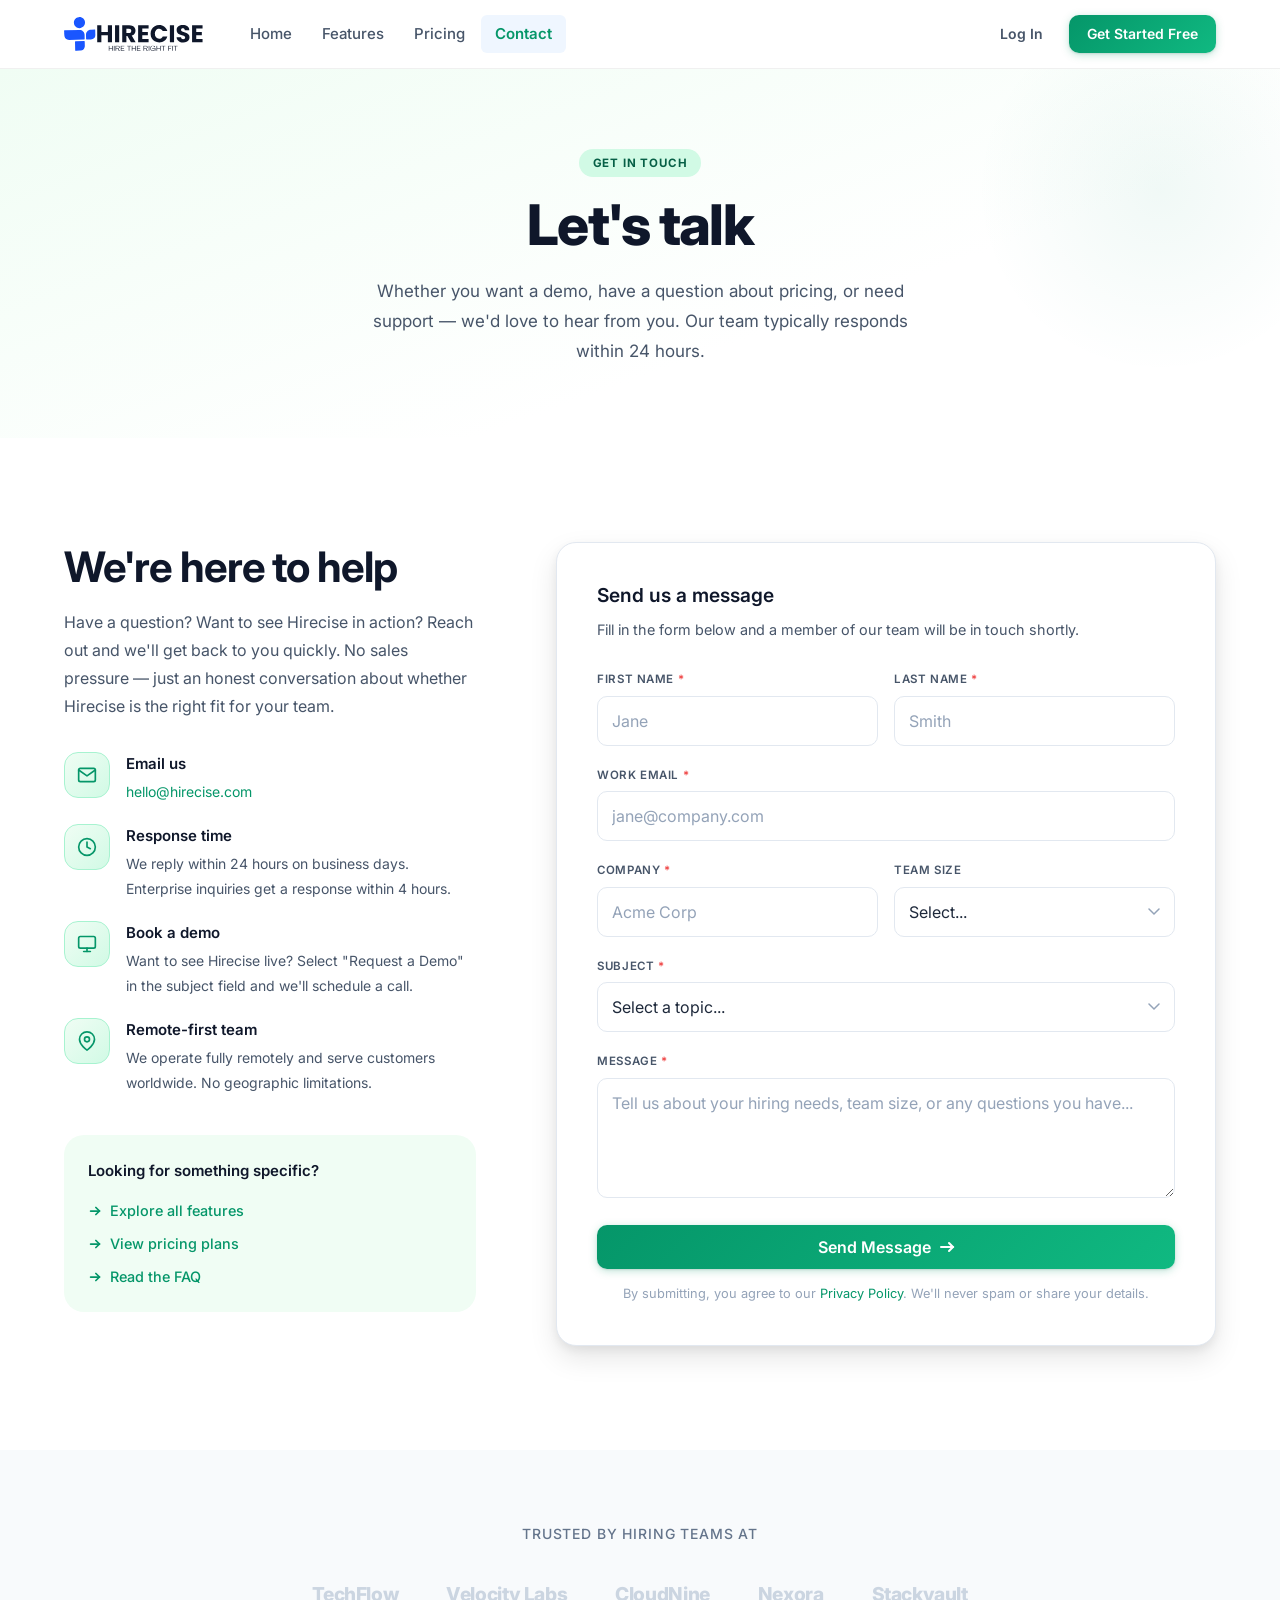
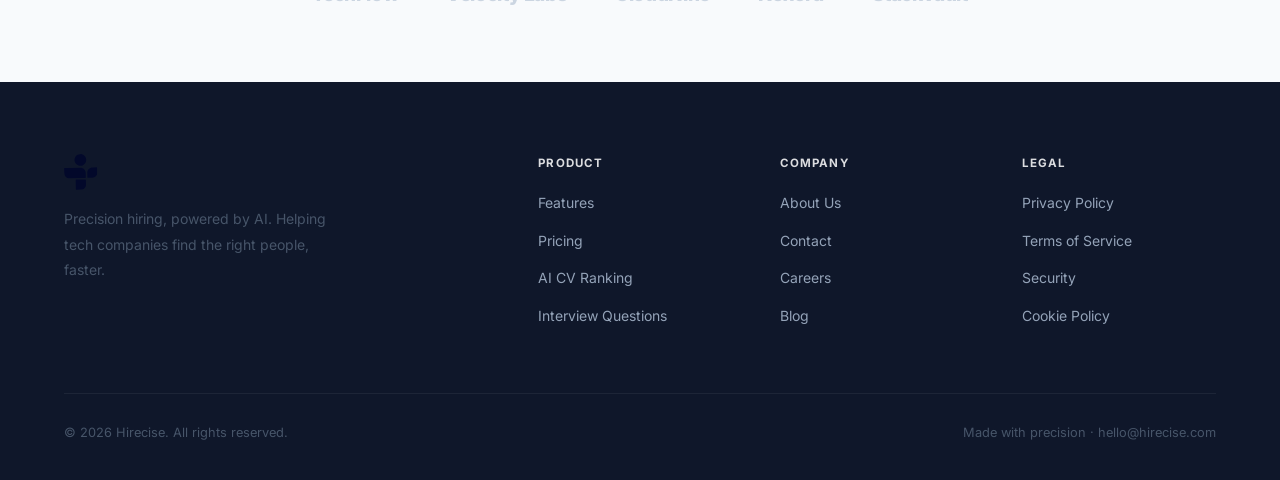
==== commit 74715920: "rebrand: switch brand color system from blue/indigo to emerald Replace all blue/indigo/violet brand " ====
--- a/contact.html
+++ b/contact.html
@@ -1,4 +1,4 @@
-<!DOCTYPE html>
+﻿<!DOCTYPE html>
 <html lang="en">
 <head>
   <meta charset="UTF-8">
@@ -133,7 +133,7 @@
         </div>
 
         <!-- Quick links -->
-        <div style="margin-top:40px;padding:24px;background:var(--blue-50);border-radius:var(--r-xl);">
+        <div style="margin-top:40px;padding:24px;background:#f0fdf4;border-radius:var(--r-xl);">
           <h4 style="margin-bottom:16px;">Looking for something specific?</h4>
           <ul style="display:flex;flex-direction:column;gap:10px;">
             <li>
@@ -303,3 +303,4 @@
 </body>
 </html>
 
+
--- a/css/styles.css
+++ b/css/styles.css
@@ -1,4 +1,4 @@
-/* ============================================================
+﻿/* ============================================================
    Hirecise — Main Stylesheet (Modern 2025 Edition)
    ============================================================ */
 
@@ -45,16 +45,16 @@
   --teal-400:  #34d399;
 
   /* Brand */
-  --primary:      var(--blue-600);
-  --primary-dark: var(--blue-700);
-  --primary-bg:   var(--blue-50);
+  --primary:      var(--green-600);
+  --primary-dark: #047857;
+  --primary-bg:   #f0fdf4;
 
   /* Gradients */
-  --grad-primary:    linear-gradient(135deg, #2563eb 0%, #7c3aed 100%);
-  --grad-hero:       linear-gradient(135deg, #03071a 0%, #0b1d4a 35%, #153280 65%, #2352c8 100%);
-  --grad-dark:       linear-gradient(135deg, #060d1f 0%, #0d2356 60%, #1a3fb8 100%);
-  --grad-cta:        linear-gradient(135deg, #060d1f 0%, #1a2f7a 45%, #3730a3 100%);
-  --grad-accent-text: linear-gradient(135deg, #93c5fd 0%, #c4b5fd 50%, #6ee7b7 100%);
+  --grad-primary:    linear-gradient(135deg, #059669 0%, #10b981 100%);
+  --grad-hero:       linear-gradient(135deg, #022c22 0%, #064e3b 35%, #065f46 65%, #059669 100%);
+  --grad-dark:       linear-gradient(135deg, #022c22 0%, #064e3b 60%, #065f46 100%);
+  --grad-cta:        linear-gradient(135deg, #022c22 0%, #064e3b 45%, #047857 100%);
+  --grad-accent-text: linear-gradient(135deg, #a7f3d0 0%, #34d399 50%, #6ee7b7 100%);
 
   /* Font */
   --font: 'Inter', -apple-system, BlinkMacSystemFont, 'Segoe UI', sans-serif;
@@ -188,8 +188,8 @@
   font-size: .72rem; font-weight: 700;
   text-transform: uppercase; letter-spacing: .07em;
 }
-.badge-blue  { background: var(--blue-100); color: var(--blue-700); }
-.badge-dark  { background: rgba(255,255,255,.1); color: #93c5fd;
+.badge-blue  { background: #d1fae5; color: #065f46; }
+.badge-dark  { background: rgba(255,255,255,.1); color: #6ee7b7;
                border: 1px solid rgba(255,255,255,.15);
                backdrop-filter: blur(8px); }
 .badge-amber { background: rgba(251,191,36,.12); color: #fbbf24;
@@ -207,28 +207,28 @@
 .btn-primary {
   background: var(--grad-primary);
   color: #fff;
-  box-shadow: 0 2px 8px rgba(37,99,235,.25), 0 1px 2px rgba(0,0,0,.1);
+  box-shadow: 0 2px 8px rgba(5,150,105,.25), 0 1px 2px rgba(0,0,0,.1);
 }
 .btn-primary:hover {
   transform: translateY(-2px);
-  box-shadow: 0 8px 24px rgba(124,58,237,.4), 0 2px 8px rgba(37,99,235,.2);
+  box-shadow: 0 8px 24px rgba(5,150,105,.4), 0 2px 8px rgba(5,150,105,.2);
 }
 .btn-primary:active { transform: translateY(0); }
 
 .btn-outline {
   background: transparent; color: var(--primary);
-  border: 1.5px solid var(--blue-200);
+  border: 1.5px solid #a7f3d0;
 }
 .btn-outline:hover {
   background: var(--primary-bg); border-color: var(--primary);
-  box-shadow: 0 0 0 4px rgba(37,99,235,.07);
+  box-shadow: 0 0 0 4px rgba(5,150,105,.07);
 }
 .btn-ghost  { color: var(--slate-600); }
 .btn-ghost:hover { color: var(--primary); background: var(--primary-bg); border-radius: var(--r-md); }
 
 .btn-white { background: #fff; color: var(--primary); }
 .btn-white:hover {
-  background: var(--blue-50);
+  background: #f0fdf4;
   transform: translateY(-2px);
   box-shadow: 0 6px 20px rgba(0,0,0,.12);
 }
@@ -275,7 +275,7 @@
 
 .nav-logo {
   display: flex; align-items: center; gap: 8px;
-  font-size: 1.3rem; font-weight: 800; color: #1a237e;
+  font-size: 1.3rem; font-weight: 800; color: var(--slate-900);
   flex-shrink: 0; letter-spacing: -.03em;
 }
 .logo-img { height: 34px; width: auto; display: block; mix-blend-mode: multiply; }
@@ -332,7 +332,7 @@
   content: '';
   position: absolute; top: -220px; right: -160px;
   width: 840px; height: 840px;
-  background: radial-gradient(circle, rgba(99,102,241,.1) 0%, rgba(37,99,235,.06) 38%, transparent 66%);
+  background: radial-gradient(circle, rgba(5,150,105,.1) 0%, rgba(5,150,105,.05) 38%, transparent 66%);
   border-radius: 50%; pointer-events: none;
 }
 /* Teal glow orb bottom-left */
@@ -377,8 +377,8 @@
 .hero-avatars { display: flex; }
 .hero-avatars span {
   width: 34px; height: 34px; border-radius: 50%;
-  border: 2px solid var(--blue-200);
-  background: var(--blue-50);
+  border: 2px solid #a7f3d0;
+  background: #f0fdf4;
   color: var(--primary); font-size: .72rem; font-weight: 700;
   display: flex; align-items: center; justify-content: center;
   margin-right: -9px; flex-shrink: 0;
@@ -409,12 +409,12 @@
 }
 .dashboard-card {
   background: #fff; border-radius: var(--r-xl);
-  box-shadow: 0 20px 60px rgba(37,99,235,.11), 0 8px 24px rgba(0,0,0,.07),
+  box-shadow: 0 20px 60px rgba(5,150,105,.08), 0 8px 24px rgba(0,0,0,.07),
               0 0 0 1px rgba(0,0,0,.06);
   overflow: hidden;
 }
 .dashboard-card-header {
-  background: linear-gradient(135deg, #1e3a8a, #1e1b4b);
+  background: linear-gradient(135deg, #022c22, #047857);
   padding: 18px 22px; color: #fff;
   border-bottom: 1px solid rgba(255,255,255,.08);
 }
@@ -430,11 +430,11 @@
   transition: all .22s;
 }
 .candidate-row:last-child { margin-bottom: 0; }
-.candidate-row:hover { border-color: var(--blue-200); background: var(--blue-50);
+.candidate-row:hover { border-color: #a7f3d0; background: #f0fdf4;
                        transform: translateX(2px); }
 .cand-avatar {
   width: 36px; height: 36px; border-radius: 50%;
-  background: linear-gradient(135deg, var(--blue-100), var(--indigo-400) 200%);
+  background: linear-gradient(135deg, #d1fae5, #a7f3d0 200%);
   color: var(--primary);
   display: flex; align-items: center; justify-content: center;
   font-weight: 700; font-size: .78rem; flex-shrink: 0;
@@ -502,29 +502,29 @@
 .highlight-card::before {
   content: '';
   position: absolute; inset: 0;
-  background: linear-gradient(135deg, rgba(37,99,235,.04) 0%, rgba(124,58,237,.04) 100%);
+  background: linear-gradient(135deg, rgba(5,150,105,.04) 0%, rgba(5,150,105,.02) 100%);
   opacity: 0; transition: opacity .28s;
 }
 .highlight-card:hover {
-  border-color: var(--blue-200);
-  box-shadow: var(--shadow-lg), 0 0 0 1px rgba(37,99,235,.1);
+  border-color: #a7f3d0;
+  box-shadow: var(--shadow-lg), 0 0 0 1px rgba(5,150,105,.1);
   transform: translateY(-4px);
 }
 .highlight-card:hover::before { opacity: 1; }
 
 .highlight-icon {
   width: 52px; height: 52px;
-  background: linear-gradient(135deg, var(--blue-50), var(--blue-100));
+  background: linear-gradient(135deg, #f0fdf4, #d1fae5);
   border-radius: var(--r-lg);
   display: flex; align-items: center; justify-content: center;
   margin-bottom: 20px; color: var(--primary);
-  border: 1px solid var(--blue-200);
+  border: 1px solid #a7f3d0;
   transition: all .28s;
 }
 .highlight-card:hover .highlight-icon {
-  background: linear-gradient(135deg, var(--blue-600), var(--violet-600));
+  background: linear-gradient(135deg, var(--green-600), #10b981);
   color: #fff; border-color: transparent;
-  box-shadow: 0 6px 16px rgba(37,99,235,.3);
+  box-shadow: 0 6px 16px rgba(5,150,105,.3);
 }
 .highlight-card h3 { margin-bottom: 10px; font-size: 1.1rem; }
 .highlight-card p  { font-size: .9375rem; }
@@ -542,25 +542,25 @@
   position: absolute; top: 40px;
   left: calc(16.67% + 24px); right: calc(16.67% + 24px);
   height: 2px;
-  background: linear-gradient(90deg, var(--blue-300), var(--violet-400), var(--blue-300));
+  background: linear-gradient(90deg, #a7f3d0, #34d399, #a7f3d0);
   opacity: .6;
 }
 .step { text-align: center; }
 .step-num {
   width: 80px; height: 80px; border-radius: 50%;
-  background: linear-gradient(135deg, #fff 0%, var(--blue-50) 100%);
-  border: 2px solid var(--blue-200);
+  background: linear-gradient(135deg, #fff 0%, #f0fdf4 100%);
+  border: 2px solid #a7f3d0;
   display: flex; align-items: center; justify-content: center;
   margin: 0 auto 26px;
   font-size: 1.5rem; font-weight: 800; color: var(--primary);
-  box-shadow: var(--shadow-md), 0 0 0 6px rgba(37,99,235,.06);
+  box-shadow: var(--shadow-md), 0 0 0 6px rgba(5,150,105,.06);
   position: relative; z-index: 1;
   transition: all .28s;
 }
 .step:hover .step-num {
   background: var(--grad-primary);
   color: #fff; border-color: transparent;
-  box-shadow: var(--shadow-lg), 0 0 0 8px rgba(37,99,235,.08);
+  box-shadow: var(--shadow-lg), 0 0 0 8px rgba(5,150,105,.08);
 }
 .step h3 { margin-bottom: 10px; }
 .step p  { font-size: .9375rem; }
@@ -591,7 +591,7 @@
   content: '';
   position: absolute; top: -80px; right: -80px;
   width: 600px; height: 600px;
-  background: radial-gradient(circle, rgba(124,58,237,.12) 0%, transparent 65%);
+  background: radial-gradient(circle, rgba(5,150,105,.1) 0%, transparent 65%);
   border-radius: 50%; pointer-events: none;
 }
 .roi-section::after {
@@ -663,7 +663,7 @@
   border-color: rgba(255,255,255,.15);
   transform: translateY(-2px);
 }
-.roi-saving-val   { font-size: 2.25rem; font-weight: 800; color: #93c5fd;
+.roi-saving-val   { font-size: 2.25rem; font-weight: 800; color: #6ee7b7;
                     line-height: 1; margin-bottom: 8px; }
 .roi-saving-label { font-size: .72rem; text-transform: uppercase; letter-spacing: .07em;
                     color: rgba(255,255,255,.5); }
@@ -691,7 +691,7 @@
   opacity: 0; transition: opacity .28s;
 }
 .testi-card:hover {
-  border-color: var(--blue-200);
+  border-color: #a7f3d0;
   box-shadow: var(--shadow-lg);
   transform: translateY(-4px);
 }
@@ -703,7 +703,7 @@
 .testi-author { display: flex; align-items: center; gap: 12px; }
 .testi-avatar {
   width: 42px; height: 42px; border-radius: 50%;
-  background: linear-gradient(135deg, var(--blue-100), var(--indigo-400) 200%);
+  background: linear-gradient(135deg, #d1fae5, #a7f3d0 200%);
   color: var(--primary);
   display: flex; align-items: center; justify-content: center;
   font-weight: 700; font-size: .875rem; flex-shrink: 0;
@@ -723,7 +723,7 @@
   content: '';
   position: absolute; top: -120px; left: 50%; transform: translateX(-50%);
   width: 800px; height: 800px;
-  background: radial-gradient(circle, rgba(124,58,237,.15) 0%, transparent 60%);
+  background: radial-gradient(circle, rgba(5,150,105,.12) 0%, transparent 60%);
   border-radius: 50%; pointer-events: none;
 }
 .cta-banner > .container { position: relative; z-index: 1; }
@@ -759,7 +759,7 @@
    PAGE HERO (inner pages)
    ============================================================ */
 .page-hero {
-  background: linear-gradient(160deg, var(--blue-50) 0%, #fff 65%);
+  background: linear-gradient(160deg, #f0fdf4 0%, #fff 65%);
   padding: 80px 0 72px; text-align: center;
   position: relative; overflow: hidden;
 }
@@ -767,7 +767,7 @@
   content: '';
   position: absolute; top: -80px; right: -80px;
   width: 400px; height: 400px;
-  background: radial-gradient(circle, rgba(37,99,235,.06) 0%, transparent 65%);
+  background: radial-gradient(circle, rgba(5,150,105,.06) 0%, transparent 65%);
   border-radius: 50%; pointer-events: none;
 }
 .page-hero .badge  { margin-bottom: 18px; }
@@ -799,7 +799,7 @@
   border-radius: var(--r-xl); padding: 30px;
   box-shadow: var(--shadow-lg);
 }
-.feat-visual-box.alt { background: var(--blue-50); }
+.feat-visual-box.alt { background: #f0fdf4; }
 
 /* Score bars */
 .score-bars-wrap h4   { margin-bottom: 20px; font-size: .9375rem; }
@@ -811,7 +811,7 @@
 }
 .score-bar-track { height: 8px; background: var(--slate-200); border-radius: 100px; overflow: hidden; }
 .score-bar-fill  { height: 100%; border-radius: 100px;
-                   background: linear-gradient(90deg, var(--blue-500), var(--violet-500)); }
+                   background: linear-gradient(90deg, var(--green-600), #10b981); }
 
 /* Analytics widget */
 .analytics-widget { padding: 0; overflow: hidden; }
@@ -827,9 +827,9 @@
 .aw-stat-label{ font-size: .72rem; color: var(--slate-500); margin-top: 2px; }
 .aw-chart     { padding: 20px; }
 .chart-bars   { display: flex; align-items: flex-end; gap: 6px; height: 72px; }
-.chart-bar    { flex: 1; border-radius: 4px 4px 0 0; background: var(--blue-100); transition: background .2s; }
+.chart-bar    { flex: 1; border-radius: 4px 4px 0 0; background: #d1fae5; transition: background .2s; }
 .chart-bar:hover, .chart-bar.hi {
-  background: linear-gradient(180deg, var(--violet-500), var(--blue-600));
+  background: linear-gradient(180deg, #10b981, var(--green-600));
 }
 
 /* Pipeline widget */
@@ -840,11 +840,11 @@
   border: 1px solid var(--slate-200); border-radius: var(--r-md);
   transition: all .2s;
 }
-.pipeline-stage:hover { border-color: var(--blue-200); }
+.pipeline-stage:hover { border-color: #a7f3d0; }
 .pipeline-stage-name { font-size: .875rem; font-weight: 500; }
 .pipeline-count      {
   font-size: .75rem; font-weight: 700;
-  background: linear-gradient(135deg, var(--blue-100), var(--indigo-400) 300%);
+  background: linear-gradient(135deg, #d1fae5, #a7f3d0 300%);
   color: var(--primary);
   padding: 2px 10px; border-radius: 100px;
 }
@@ -895,7 +895,7 @@
 .price-card.popular {
   border: none;
   background: #fff;
-  box-shadow: 0 0 0 2px var(--blue-600), var(--shadow-xl);
+  box-shadow: 0 0 0 2px var(--green-600), var(--shadow-xl);
   transform: scale(1.025);
 }
 .price-card.popular::before {
@@ -913,7 +913,7 @@
   padding: 5px 18px; border-radius: 100px;
   font-size: .7rem; font-weight: 700;
   text-transform: uppercase; letter-spacing: .07em; white-space: nowrap;
-  box-shadow: 0 4px 12px rgba(37,99,235,.3);
+  box-shadow: 0 4px 12px rgba(5,150,105,.3);
 }
 .price-plan { font-size: .72rem; font-weight: 700; text-transform: uppercase;
               letter-spacing: .12em; color: var(--primary); margin-bottom: 6px; }
@@ -981,7 +981,7 @@
   margin-bottom: 10px; overflow: hidden;
   transition: border-color .2s, box-shadow .2s;
 }
-.faq-item:hover { border-color: var(--blue-200); box-shadow: var(--shadow-sm); }
+.faq-item:hover { border-color: #a7f3d0; box-shadow: var(--shadow-sm); }
 .faq-q {
   width: 100%; display: flex; align-items: center;
   justify-content: space-between; padding: 18px 22px;
@@ -1009,10 +1009,10 @@
 .contact-method { display: flex; align-items: flex-start; gap: 16px; }
 .method-icon {
   width: 46px; height: 46px; flex-shrink: 0;
-  background: linear-gradient(135deg, var(--blue-50), var(--blue-100));
+  background: linear-gradient(135deg, #f0fdf4, #d1fae5);
   border-radius: var(--r-lg);
   display: flex; align-items: center; justify-content: center;
-  color: var(--primary); border: 1px solid var(--blue-200);
+  color: var(--primary); border: 1px solid #a7f3d0;
 }
 .method-text h4 { margin-bottom: 4px; }
 .method-text p  { font-size: .875rem; margin: 0; }
@@ -1042,7 +1042,7 @@
 .form-group textarea:focus,
 .form-group select:focus {
   outline: none; border-color: var(--primary);
-  box-shadow: 0 0 0 4px rgba(37,99,235,.1);
+  box-shadow: 0 0 0 4px rgba(5,150,105,.1);
 }
 .form-group input::placeholder,
 .form-group textarea::placeholder { color: var(--slate-400); }
@@ -1104,7 +1104,7 @@
    AI INTERVIEW SECTION
    ============================================================ */
 .interview-section {
-  background: linear-gradient(160deg, var(--blue-50) 0%, #fff 55%, var(--slate-50) 100%);
+  background: linear-gradient(160deg, #f0fdf4 0%, #fff 55%, var(--slate-50) 100%);
   padding: 104px 0; position: relative; overflow: hidden;
   border-top: 1px solid var(--slate-100);
   border-bottom: 1px solid var(--slate-100);
@@ -1112,7 +1112,7 @@
 .interview-section::before {
   content: ''; position: absolute; top: -120px; right: -120px;
   width: 560px; height: 560px;
-  background: radial-gradient(circle, rgba(37,99,235,.07) 0%, transparent 65%);
+  background: radial-gradient(circle, rgba(5,150,105,.07) 0%, transparent 65%);
   border-radius: 50%; pointer-events: none;
 }
 .interview-section::after {
@@ -1185,12 +1185,12 @@
 .use-case-card::before {
   content: '';
   position: absolute; inset: 0;
-  background: linear-gradient(135deg, rgba(37,99,235,.04), rgba(124,58,237,.04));
+  background: linear-gradient(135deg, rgba(5,150,105,.04), rgba(5,150,105,.02));
   opacity: 0; transition: opacity .28s;
 }
 .use-case-card:hover {
-  border-color: var(--blue-200);
-  box-shadow: var(--shadow-lg), 0 0 0 1px rgba(37,99,235,.1);
+  border-color: #a7f3d0;
+  box-shadow: var(--shadow-lg), 0 0 0 1px rgba(5,150,105,.1);
   transform: translateY(-4px);
 }
 .use-case-card:hover::before { opacity: 1; }
@@ -1290,3 +1290,4 @@
   .trust-badges      { padding: 28px 0; }
   .feat-section      { padding: 64px 0; }
 }
+
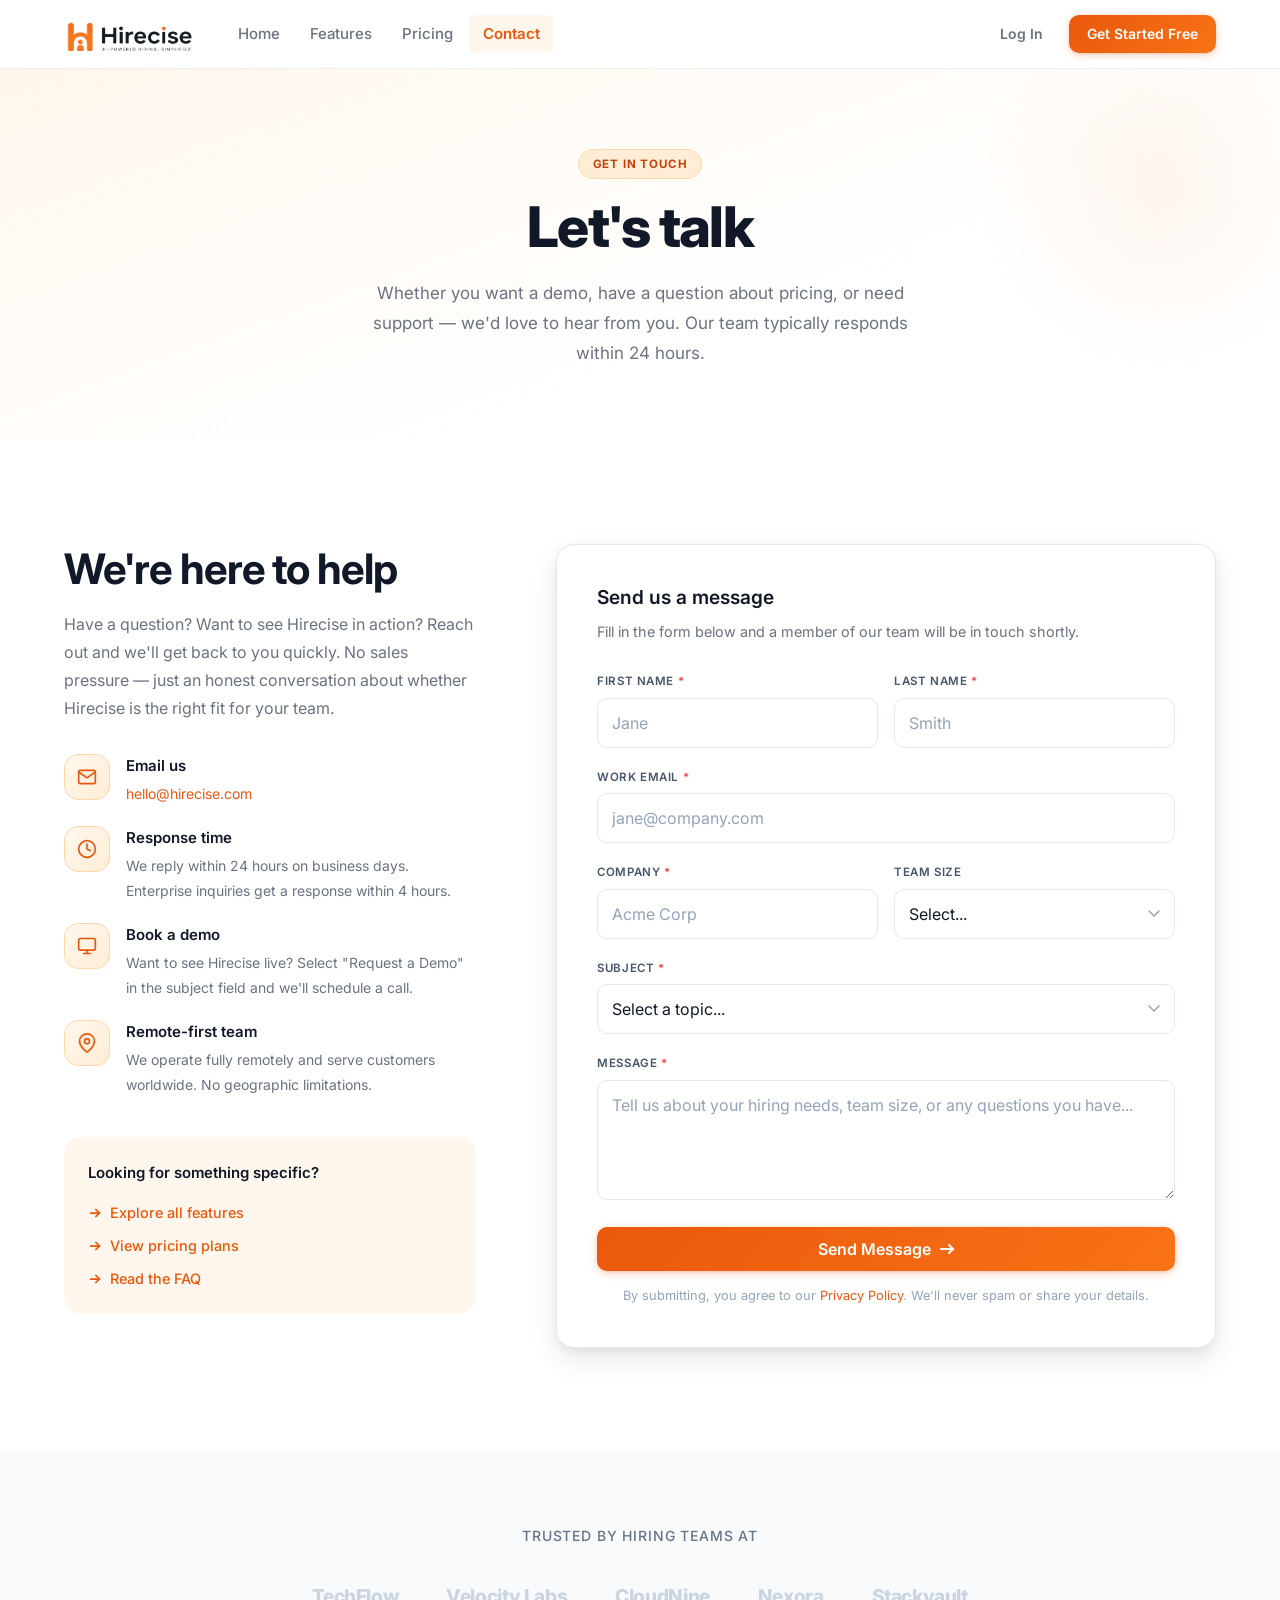
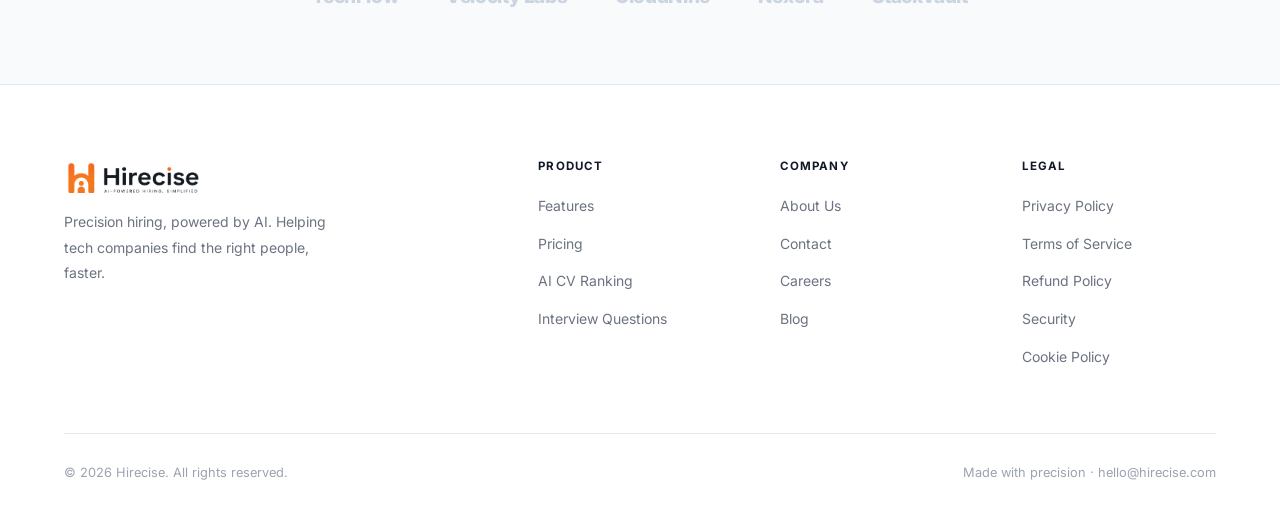
==== commit 4fd67d85: "Update marketing site: rebrand, new pages, style refresh - Updated brand colors, logo, and favicon -" ====
--- a/contact.html
+++ b/contact.html
@@ -31,6 +31,8 @@
   <link rel="preconnect" href="https://fonts.gstatic.com" crossorigin>
   <link href="https://fonts.googleapis.com/css2?family=Inter:wght@400;500;600;700;800&display=swap" rel="stylesheet">
   <link rel="stylesheet" href="css/styles.css">
+  <link rel="icon" type="image/png" href="assets/favicon.png">
+  <link rel="apple-touch-icon" href="assets/favicon.png">
 </head>
 <body>
 
@@ -40,13 +42,13 @@
     <div class="container">
       <div class="nav-inner">
         <a href="index.html" class="nav-logo" aria-label="Hirecise home">
-          <img src="assets/logo.svg" alt="Hirecise" class="logo-img">
+          <img src="assets/logo.png" alt="Hirecise" class="logo-img">
         </a>
         <div class="nav-links">
           <a href="index.html">Home</a>
-          <a href="features.html">Features</a>
-          <a href="pricing.html">Pricing</a>
-          <a href="contact.html">Contact</a>
+          <a href="features.html" class="">Features</a>
+          <a href="pricing.html" class="">Pricing</a>
+          <a href="contact.html" class="">Contact</a>
         </div>
         <div class="nav-actions">
           <a href="https://app.hirecise.com/login" class="btn btn-ghost btn-sm">Log In</a>
@@ -59,9 +61,9 @@
       </div>
       <div class="nav-mobile">
         <a href="index.html">Home</a>
-        <a href="features.html">Features</a>
-        <a href="pricing.html">Pricing</a>
-        <a href="contact.html">Contact</a>
+        <a href="features.html" class="">Features</a>
+        <a href="pricing.html" class="">Pricing</a>
+        <a href="contact.html" class="">Contact</a>
         <div class="nav-mobile-actions">
           <a href="https://app.hirecise.com/login" class="btn btn-outline">Log In</a>
           <a href="https://app.hirecise.com/register" class="btn btn-primary">Get Started Free</a>
@@ -74,7 +76,7 @@
 <!-- ═══ PAGE HERO ═════════════════════════════════════ -->
 <section class="page-hero">
   <div class="container">
-    <span class="badge badge-blue">Get in Touch</span>
+    <span class="badge badge-brand">Get in Touch</span>
     <h1>Let's talk</h1>
     <p>Whether you want a demo, have a question about pricing, or need support — we'd love to hear from you. Our team typically responds within 24 hours.</p>
   </div>
@@ -133,7 +135,7 @@
         </div>
 
         <!-- Quick links -->
-        <div style="margin-top:40px;padding:24px;background:#f0fdf4;border-radius:var(--r-xl);">
+        <div style="margin-top:40px;padding:24px;background:#FFF7ED;border-radius:var(--r-xl);">
           <h4 style="margin-bottom:16px;">Looking for something specific?</h4>
           <ul style="display:flex;flex-direction:column;gap:10px;">
             <li>
@@ -229,7 +231,7 @@
         <!-- Success state -->
         <div class="form-success" aria-live="polite">
           <div class="success-icon" aria-hidden="true">
-            <svg width="32" height="32" viewBox="0 0 32 32" fill="none" stroke="#10b981" stroke-width="2.5" stroke-linecap="round" stroke-linejoin="round"><polyline points="6 16 12 22 26 10"/></svg>
+            <svg width="32" height="32" viewBox="0 0 32 32" fill="none" stroke="#F97316" stroke-width="2.5" stroke-linecap="round" stroke-linejoin="round"><polyline points="6 16 12 22 26 10"/></svg>
           </div>
           <h3>Message sent!</h3>
           <p>Thanks for reaching out. A member of our team will reply to you within 24 hours.</p>
@@ -255,20 +257,20 @@
 </section>
 
 <!-- ═══ FOOTER ════════════════════════════════════════ -->
-<footer>
+<footer class="site-footer">
   <div class="container">
     <div class="footer-grid">
       <div class="footer-brand">
         <a href="index.html" class="nav-logo" aria-label="Hirecise home">
-          <img src="assets/logo-white.svg" alt="Hirecise" class="logo-img" style="height:36px;">
+          <img src="assets/logo.png" alt="Hirecise" class="logo-img" style="height:36px;">
         </a>
         <p>Precision hiring, powered by AI. Helping tech companies find the right people, faster.</p>
       </div>
       <div class="footer-col">
         <h5>Product</h5>
         <ul>
-          <li><a href="features.html">Features</a></li>
-          <li><a href="pricing.html">Pricing</a></li>
+          <li><a href="features.html" class="">Features</a></li>
+          <li><a href="pricing.html" class="">Pricing</a></li>
           <li><a href="features.html#ai-scoring">AI CV Ranking</a></li>
           <li><a href="features.html#interview">Interview Questions</a></li>
         </ul>
@@ -276,10 +278,10 @@
       <div class="footer-col">
         <h5>Company</h5>
         <ul>
-          <li><a href="contact.html">About Us</a></li>
-          <li><a href="contact.html">Contact</a></li>
-          <li><a href="contact.html">Careers</a></li>
-          <li><a href="contact.html">Blog</a></li>
+          <li><a href="contact.html" class="">About Us</a></li>
+          <li><a href="contact.html" class="">Contact</a></li>
+          <li><a href="contact.html" class="">Careers</a></li>
+          <li><a href="contact.html" class="">Blog</a></li>
         </ul>
       </div>
       <div class="footer-col">
@@ -287,6 +289,7 @@
         <ul>
           <li><a href="privacy.html">Privacy Policy</a></li>
           <li><a href="terms.html">Terms of Service</a></li>
+          <li><a href="refund.html">Refund Policy</a></li>
           <li><a href="security.html">Security</a></li>
           <li><a href="cookies.html">Cookie Policy</a></li>
         </ul>
--- a/css/styles.css
+++ b/css/styles.css
@@ -1,39 +1,29 @@
-﻿/* ============================================================
-   Hirecise — Main Stylesheet (Modern 2025 Edition)
+/* ============================================================
+   Hirecise — Premium White Theme
    ============================================================ */
 
 :root {
-  /* Blues */
-  --blue-50:  #eff6ff;
-  --blue-100: #dbeafe;
-  --blue-200: #bfdbfe;
-  --blue-300: #93c5fd;
-  --blue-400: #60a5fa;
-  --blue-500: #3b82f6;
-  --blue-600: #2563eb;
-  --blue-700: #1d4ed8;
-  --blue-800: #1e40af;
-  --blue-900: #1e3a8a;
-
-  /* Indigo / Violet */
-  --indigo-400: #818cf8;
-  --indigo-500: #6366f1;
-  --indigo-600: #4f46e5;
-  --violet-400: #a78bfa;
-  --violet-500: #8b5cf6;
-  --violet-600: #7c3aed;
+  /* Orange */
+  --orange-50:  #FFF7ED;
+  --orange-100: #FFEDD5;
+  --orange-200: #FED7AA;
+  --orange-300: #FDBA74;
+  --orange-400: #FB923C;
+  --orange-500: #F97316;
+  --orange-600: #EA580C;
+  --orange-700: #C2410C;
 
   /* Slate */
-  --slate-50:  #f8fafc;
-  --slate-100: #f1f5f9;
-  --slate-200: #e2e8f0;
-  --slate-300: #cbd5e1;
-  --slate-400: #94a3b8;
-  --slate-500: #64748b;
-  --slate-600: #475569;
-  --slate-700: #334155;
-  --slate-800: #1e293b;
-  --slate-900: #0f172a;
+  --slate-50:   #f8fafc;
+  --slate-100:  #f1f5f9;
+  --slate-200:  #e2e8f0;
+  --slate-300:  #cbd5e1;
+  --slate-400:  #94a3b8;
+  --slate-500:  #64748b;
+  --slate-600:  #475569;
+  --slate-700:  #334155;
+  --slate-800:  #1e293b;
+  --slate-900:  #0f172a;
 
   /* Semantic */
   --green-100: #d1fae5;
@@ -42,43 +32,42 @@
   --amber-100: #fef3c7;
   --amber-600: #d97706;
   --red-400:   #f87171;
-  --teal-400:  #34d399;
 
   /* Brand */
-  --primary:      var(--green-600);
-  --primary-dark: #047857;
-  --primary-bg:   #f0fdf4;
-
-  /* Gradients */
-  --grad-primary:    linear-gradient(135deg, #059669 0%, #10b981 100%);
-  --grad-hero:       linear-gradient(135deg, #022c22 0%, #064e3b 35%, #065f46 65%, #059669 100%);
-  --grad-dark:       linear-gradient(135deg, #022c22 0%, #064e3b 60%, #065f46 100%);
-  --grad-cta:        linear-gradient(135deg, #022c22 0%, #064e3b 45%, #047857 100%);
-  --grad-accent-text: linear-gradient(135deg, #a7f3d0 0%, #34d399 50%, #6ee7b7 100%);
+  --primary:        #EA580C;
+  --primary-light:  #F97316;
+  --primary-dark:   #C2410C;
+  --primary-bg:     #FFF7ED;
+  --primary-border: #FED7AA;
+
+  /* Grads */
+  --grad-primary: linear-gradient(135deg, #EA580C 0%, #F97316 100%);
+  --grad-text:    linear-gradient(135deg, #111827 0%, #374151 100%);
+  --grad-orange:  linear-gradient(135deg, #fdba74 0%, #F97316 50%, #FB923C 100%);
 
   /* Font */
   --font: 'Inter', -apple-system, BlinkMacSystemFont, 'Segoe UI', sans-serif;
 
   /* Shadows */
   --shadow-sm:   0 1px 2px rgba(0,0,0,.05);
-  --shadow:      0 1px 3px rgba(0,0,0,.1), 0 1px 2px rgba(0,0,0,.06);
-  --shadow-md:   0 4px 8px rgba(0,0,0,.08), 0 2px 4px rgba(0,0,0,.04);
-  --shadow-lg:   0 12px 28px rgba(0,0,0,.1), 0 4px 10px rgba(0,0,0,.06);
-  --shadow-xl:   0 24px 48px rgba(0,0,0,.14), 0 8px 18px rgba(0,0,0,.07);
-  --shadow-card: 0 2px 4px rgba(0,0,0,.04), 0 8px 20px rgba(0,0,0,.06);
-
-  /* Border radius */
+  --shadow:      0 1px 3px rgba(0,0,0,.08), 0 1px 2px rgba(0,0,0,.04);
+  --shadow-md:   0 4px 8px rgba(0,0,0,.07), 0 2px 4px rgba(0,0,0,.04);
+  --shadow-lg:   0 12px 28px rgba(0,0,0,.09), 0 4px 10px rgba(0,0,0,.05);
+  --shadow-xl:   0 24px 48px rgba(0,0,0,.12), 0 8px 18px rgba(0,0,0,.06);
+  --shadow-card: 0 1px 3px rgba(0,0,0,.06), 0 4px 16px rgba(0,0,0,.05);
+
+  /* Radii */
   --r:    6px;
   --r-md: 10px;
   --r-lg: 14px;
-  --r-xl: 20px;
-  --r-2xl: 28px;
-}
-
-/* ── Reset ───────────────────────────────────────────── */
+  --r-xl: 18px;
+  --r-2xl: 24px;
+}
+
+/* ── Reset ────────────────────────────────────────────── */
 *, *::before, *::after { box-sizing: border-box; margin: 0; padding: 0; }
 html  { scroll-behavior: smooth; }
-body  { font-family: var(--font); color: var(--slate-800); background: #fff;
+body  { font-family: var(--font); color: #111827; background: #fff;
         line-height: 1.6; -webkit-font-smoothing: antialiased; }
 img   { max-width: 100%; display: block; }
 a     { color: inherit; text-decoration: none; }
@@ -86,175 +75,122 @@
 button{ cursor: pointer; font-family: inherit; border: none; background: none; }
 input, textarea, select { font-family: inherit; font-size: 16px; }
 
-/* ── Typography ──────────────────────────────────────── */
+/* ── Typography ───────────────────────────────────────── */
 h1 { font-size: clamp(2rem, 5.5vw, 3.5rem); font-weight: 800;
-     line-height: 1.1; letter-spacing: -.03em; color: var(--slate-900); }
+     line-height: 1.1; letter-spacing: -.03em; color: #111827; }
 h2 { font-size: clamp(1.65rem, 4vw, 2.625rem); font-weight: 700;
-     line-height: 1.18; letter-spacing: -.025em; color: var(--slate-900); }
-h3 { font-size: 1.2rem;  font-weight: 600; line-height: 1.35; color: var(--slate-900); }
-h4 { font-size: .9375rem; font-weight: 600; color: var(--slate-900); }
-p  { color: var(--slate-600); line-height: 1.75; }
-
-/* gradient text utility */
-.gradient-text {
-  background: var(--grad-accent-text);
-  background-size: 200% auto;
-  -webkit-background-clip: text;
-  -webkit-text-fill-color: transparent;
-  background-clip: text;
-}
-
-/* ── Layout ──────────────────────────────────────────── */
+     line-height: 1.18; letter-spacing: -.025em; color: #111827; }
+h3 { font-size: 1.2rem; font-weight: 600; line-height: 1.35; color: #111827; }
+h4 { font-size: .9375rem; font-weight: 600; color: #111827; }
+p  { color: #6B7280; line-height: 1.75; }
+
+/* ── Layout ───────────────────────────────────────────── */
 .container { max-width: 1200px; margin: 0 auto; padding: 0 24px; }
 .section    { padding: 104px 0; }
 .section-sm { padding: 72px 0; }
 .sr-only    { position: absolute; width: 1px; height: 1px; padding: 0;
               margin: -1px; overflow: hidden; clip: rect(0,0,0,0); white-space: nowrap; }
 
-/* ── Animations ──────────────────────────────────────── */
-@keyframes float {
-  0%, 100% { transform: translateY(0px); }
-  50%       { transform: translateY(-14px); }
-}
-@keyframes marquee {
-  from { transform: translateX(0); }
-  to   { transform: translateX(-50%); }
-}
-@keyframes shine {
-  to { background-position: 200% center; }
-}
-@keyframes pulse-glow {
-  0%, 100% { box-shadow: 0 0 0 0 rgba(52,211,153,.4); }
-  50%       { box-shadow: 0 0 0 8px rgba(52,211,153,0); }
-}
-@keyframes fade-up {
-  from { opacity: 0; transform: translateY(28px); }
-  to   { opacity: 1; transform: translateY(0); }
-}
-@keyframes hero-content-enter {
-  from { opacity: 0; transform: translateY(22px); }
-  to   { opacity: 1; transform: translateY(0); }
-}
-@keyframes hero-visual-enter {
-  from { opacity: 0; }
-  to   { opacity: 1; }
-}
-
-/* Scroll-triggered fade-up */
+/* ── Animations ───────────────────────────────────────── */
+@keyframes float   { 0%,100%{transform:translateY(0)} 50%{transform:translateY(-14px)} }
+@keyframes marquee { from{transform:translateX(0)} to{transform:translateX(-50%)} }
+@keyframes shine   { to{background-position:200% center} }
+@keyframes pulse-ring {
+  0%,100%{box-shadow:0 0 0 0 rgba(249,115,22,.5)}
+  50%{box-shadow:0 0 0 8px rgba(249,115,22,0)}
+}
+@keyframes fade-up { from{opacity:0;transform:translateY(28px)} to{opacity:1;transform:none} }
+@keyframes hero-in { from{opacity:0;transform:translateY(24px)} to{opacity:1;transform:none} }
+@keyframes card-in { from{opacity:0;transform:translateX(32px)} to{opacity:1;transform:none} }
+@keyframes orb-float { 0%,100%{transform:translate(0,0)} 50%{transform:translate(-20px,20px)} }
+
 .fade-up {
-  opacity: 0;
-  transform: translateY(28px);
+  opacity: 0; transform: translateY(28px);
   transition: opacity .65s cubic-bezier(.22,1,.36,1), transform .65s cubic-bezier(.22,1,.36,1);
 }
 .fade-up.visible { opacity: 1; transform: none; }
 
-/* Staggered children — only inside .fade-up parents (requires visible class to show) */
+/* Stagger on grid parents */
 .fade-up.highlights-grid .highlight-card,
-.fade-up.problem-grid .problem-card,
-.fade-up.steps-grid .step,
+.fade-up.problem-grid    .problem-card,
+.fade-up.steps-grid      .step,
 .fade-up.testimonials-grid .testi-card {
-  opacity: 0;
-  transform: translateY(16px);
+  opacity: 0; transform: translateY(16px);
   transition: opacity .5s cubic-bezier(.22,1,.36,1), transform .5s cubic-bezier(.22,1,.36,1);
 }
 .fade-up.visible.highlights-grid .highlight-card,
-.fade-up.visible.problem-grid .problem-card,
-.fade-up.visible.steps-grid .step,
+.fade-up.visible.problem-grid    .problem-card,
+.fade-up.visible.steps-grid      .step,
 .fade-up.visible.testimonials-grid .testi-card { opacity: 1; transform: none; }
-
-.fade-up.visible.highlights-grid .highlight-card:nth-child(2),
-.fade-up.visible.problem-grid .problem-card:nth-child(2),
-.fade-up.visible.steps-grid .step:nth-child(2),
-.fade-up.visible.testimonials-grid .testi-card:nth-child(2) { transition-delay: .08s; }
-
-.fade-up.visible.highlights-grid .highlight-card:nth-child(3),
-.fade-up.visible.problem-grid .problem-card:nth-child(3),
-.fade-up.visible.steps-grid .step:nth-child(3),
-.fade-up.visible.testimonials-grid .testi-card:nth-child(3) { transition-delay: .16s; }
-
-.fade-up.visible.highlights-grid .highlight-card:nth-child(4),
-.fade-up.visible.problem-grid .problem-card:nth-child(4) { transition-delay: .08s; }
-
-.fade-up.visible.highlights-grid .highlight-card:nth-child(5),
-.fade-up.visible.problem-grid .problem-card:nth-child(5) { transition-delay: .16s; }
-
-.fade-up.visible.highlights-grid .highlight-card:nth-child(6),
-.fade-up.visible.problem-grid .problem-card:nth-child(6) { transition-delay: .24s; }
-
-/* ── Badge ───────────────────────────────────────────── */
+.fade-up.visible .highlight-card:nth-child(2),
+.fade-up.visible .problem-card:nth-child(2),
+.fade-up.visible .step:nth-child(2),
+.fade-up.visible .testi-card:nth-child(2) { transition-delay: .08s; }
+.fade-up.visible .highlight-card:nth-child(3),
+.fade-up.visible .problem-card:nth-child(3),
+.fade-up.visible .step:nth-child(3),
+.fade-up.visible .testi-card:nth-child(3) { transition-delay: .16s; }
+.fade-up.visible .highlight-card:nth-child(4),
+.fade-up.visible .problem-card:nth-child(4) { transition-delay: .24s; }
+.fade-up.visible .highlight-card:nth-child(5),
+.fade-up.visible .problem-card:nth-child(5) { transition-delay: .32s; }
+.fade-up.visible .highlight-card:nth-child(6),
+.fade-up.visible .problem-card:nth-child(6) { transition-delay: .40s; }
+
+/* ── Badge ────────────────────────────────────────────── */
 .badge {
   display: inline-flex; align-items: center; gap: 6px;
   padding: 5px 14px; border-radius: 100px;
   font-size: .72rem; font-weight: 700;
   text-transform: uppercase; letter-spacing: .07em;
 }
-.badge-blue  { background: #d1fae5; color: #065f46; }
-.badge-dark  { background: rgba(255,255,255,.1); color: #6ee7b7;
-               border: 1px solid rgba(255,255,255,.15);
-               backdrop-filter: blur(8px); }
-.badge-amber { background: rgba(251,191,36,.12); color: #fbbf24;
-               border: 1px solid rgba(251,191,36,.2); }
-
-/* ── Buttons ─────────────────────────────────────────── */
+.badge-brand { background: var(--orange-100); color: var(--orange-700); border: 1px solid var(--orange-200); }
+.badge-blue  { background: var(--orange-100); color: var(--orange-700); border: 1px solid var(--orange-200); }
+.badge-dark  { background: rgba(249,115,22,.1); color: var(--orange-500); border: 1px solid rgba(249,115,22,.2); }
+.badge-amber { background: rgba(251,191,36,.12); color: #d97706; border: 1px solid rgba(251,191,36,.2); }
+
+/* ── Buttons ──────────────────────────────────────────── */
 .btn {
   display: inline-flex; align-items: center; justify-content: center; gap: 8px;
   padding: 12px 24px; border-radius: var(--r-md);
   font-size: .9375rem; font-weight: 600; min-height: 44px;
-  transition: all .22s cubic-bezier(.22,1,.36,1);
-  white-space: nowrap; line-height: 1; position: relative; overflow: hidden;
-}
-/* Gradient primary */
+  transition: all .2s cubic-bezier(.22,1,.36,1);
+  white-space: nowrap; line-height: 1; position: relative; overflow: hidden; cursor: pointer;
+}
 .btn-primary {
-  background: var(--grad-primary);
-  color: #fff;
-  box-shadow: 0 2px 8px rgba(5,150,105,.25), 0 1px 2px rgba(0,0,0,.1);
-}
-.btn-primary:hover {
-  transform: translateY(-2px);
-  box-shadow: 0 8px 24px rgba(5,150,105,.4), 0 2px 8px rgba(5,150,105,.2);
-}
+  background: var(--grad-primary); color: #fff;
+  box-shadow: 0 2px 8px rgba(234,88,12,.3), 0 1px 2px rgba(0,0,0,.08);
+  border: none;
+}
+.btn-primary:hover { transform: translateY(-2px); box-shadow: 0 8px 24px rgba(234,88,12,.4); }
 .btn-primary:active { transform: translateY(0); }
 
 .btn-outline {
   background: transparent; color: var(--primary);
-  border: 1.5px solid #a7f3d0;
+  border: 1.5px solid var(--primary-border);
 }
 .btn-outline:hover {
   background: var(--primary-bg); border-color: var(--primary);
-  box-shadow: 0 0 0 4px rgba(5,150,105,.07);
-}
-.btn-ghost  { color: var(--slate-600); }
+  box-shadow: 0 0 0 4px rgba(249,115,22,.07);
+}
+.btn-ghost  { color: #6B7280; }
 .btn-ghost:hover { color: var(--primary); background: var(--primary-bg); border-radius: var(--r-md); }
-
-.btn-white { background: #fff; color: var(--primary); }
-.btn-white:hover {
-  background: #f0fdf4;
-  transform: translateY(-2px);
-  box-shadow: 0 6px 20px rgba(0,0,0,.12);
-}
 
 .btn-dark-outline {
   background: transparent; color: rgba(255,255,255,.88);
   border: 1.5px solid rgba(255,255,255,.25);
 }
-.btn-dark-outline:hover {
-  background: rgba(255,255,255,.08);
-  border-color: rgba(255,255,255,.55);
-  transform: translateY(-1px);
-}
-
-.btn-lg   { padding: 15px 34px; font-size: 1rem; border-radius: var(--r-lg); min-height: 54px; }
-.btn-sm   { padding: 8px 18px;  font-size: .875rem; min-height: 38px; }
+.btn-dark-outline:hover { background: rgba(255,255,255,.08); border-color: rgba(255,255,255,.55); }
+
+.btn-lg { padding: 15px 34px; font-size: 1rem; border-radius: var(--r-lg); min-height: 54px; }
+.btn-sm { padding: 8px 18px; font-size: .875rem; min-height: 38px; }
 .btn-full { width: 100%; }
 
-/* ── Section header ──────────────────────────────────── */
+/* ── Section header ───────────────────────────────────── */
 .section-header { text-align: center; max-width: 680px; margin: 0 auto 72px; }
 .section-header .badge { margin-bottom: 18px; }
 .section-header h2     { margin-bottom: 18px; }
 .section-header p      { font-size: 1.0625rem; }
-
-/* ── Check icon ──────────────────────────────────────── */
-.check-icon { flex-shrink: 0; }
 
 /* ============================================================
    NAVIGATION
@@ -268,44 +204,43 @@
   transition: box-shadow .25s, background .25s;
 }
 .nav.scrolled {
-  background: rgba(255,255,255,.97);
-  box-shadow: 0 1px 0 rgba(0,0,0,.06), 0 4px 20px rgba(0,0,0,.06);
+  background: rgba(255,255,255,.98);
+  box-shadow: 0 1px 0 rgba(0,0,0,.06), 0 4px 20px rgba(0,0,0,.05);
 }
 .nav-inner { display: flex; align-items: center; height: 68px; gap: 32px; }
-
-.nav-logo {
+.nav-logo  {
   display: flex; align-items: center; gap: 8px;
-  font-size: 1.3rem; font-weight: 800; color: var(--slate-900);
+  font-size: 1.3rem; font-weight: 800; color: #111827;
   flex-shrink: 0; letter-spacing: -.03em;
 }
-.logo-img { height: 34px; width: auto; display: block; mix-blend-mode: multiply; }
+.logo-img { height: 34px; width: auto; display: block; }
 
 .nav-links { display: flex; align-items: center; gap: 2px; flex: 1; }
 .nav-links a {
   padding: 7px 14px; border-radius: var(--r);
-  font-size: .9375rem; font-weight: 500; color: var(--slate-600);
+  font-size: .9375rem; font-weight: 500; color: #6B7280;
   transition: all .15s; min-height: 36px; display: inline-flex; align-items: center;
 }
-.nav-links a:hover { color: var(--primary); background: var(--blue-50); }
-.nav-links a.active { color: var(--primary); background: var(--blue-50); font-weight: 600; }
+.nav-links a:hover { color: var(--primary); background: var(--primary-bg); }
+.nav-links a.active { color: var(--primary); background: var(--primary-bg); font-weight: 600; }
 
 .nav-actions { display: flex; align-items: center; gap: 8px; flex-shrink: 0; }
-
-.nav-toggle { display: none; padding: 10px; border-radius: var(--r); color: var(--slate-600);
-               min-width: 44px; min-height: 44px; align-items: center; justify-content: center; }
+.nav-toggle {
+  display: none; padding: 10px; border-radius: var(--r); color: #6B7280;
+  min-width: 44px; min-height: 44px; align-items: center; justify-content: center;
+}
 .nav-toggle:hover { background: var(--slate-100); }
 .nav-toggle .icon-close { display: none; }
 .nav-toggle[aria-expanded="true"] .icon-open  { display: none; }
 .nav-toggle[aria-expanded="true"] .icon-close { display: block; }
-
-.nav-mobile { display: none; padding: 12px 0 24px; border-top: 1px solid var(--slate-100); }
+.nav-mobile { display: none; padding: 12px 0 24px; border-top: 1px solid var(--slate-100); background: #fff; }
 .nav-mobile.open { display: block; }
 .nav-mobile a {
   display: flex; align-items: center; padding: 12px 14px; border-radius: var(--r-md);
   color: var(--slate-700); font-weight: 500; font-size: 1rem;
   transition: all .15s; margin-bottom: 2px; min-height: 44px;
 }
-.nav-mobile a:hover, .nav-mobile a.active { color: var(--primary); background: var(--blue-50); }
+.nav-mobile a:hover, .nav-mobile a.active { color: var(--primary); background: var(--primary-bg); }
 .nav-mobile-actions {
   display: flex; flex-direction: column; gap: 10px;
   margin-top: 16px; padding-top: 16px;
@@ -313,10 +248,10 @@
 }
 
 /* ============================================================
-   HERO
+   HERO — Centered Premium Layout
    ============================================================ */
 .hero {
-  padding: 100px 0 88px;
+  padding: 80px 0 96px;
   background: #fff;
   position: relative; overflow: hidden;
   border-bottom: 1px solid var(--slate-100);
@@ -324,207 +259,216 @@
 /* Subtle dot grid */
 .hero-noise {
   position: absolute; inset: 0; pointer-events: none; z-index: 0;
-  background-image: radial-gradient(rgba(15,23,42,.045) 1px, transparent 1px);
-  background-size: 24px 24px;
-}
-/* Blue/indigo glow orb top-right */
-.hero::before {
-  content: '';
-  position: absolute; top: -220px; right: -160px;
-  width: 840px; height: 840px;
-  background: radial-gradient(circle, rgba(5,150,105,.1) 0%, rgba(5,150,105,.05) 38%, transparent 66%);
-  border-radius: 50%; pointer-events: none;
-}
-/* Teal glow orb bottom-left */
+  background-image: radial-gradient(rgba(15,23,42,.03) 1px, transparent 1px);
+  background-size: 28px 28px;
+}
+/* Warm orange glow — top center */
+.hero-orb {
+  position: absolute; top: -160px; left: 50%; transform: translateX(-50%);
+  width: 900px; height: 600px;
+  background: radial-gradient(ellipse at center top,
+    rgba(249,115,22,.12) 0%,
+    rgba(251,146,60,.06) 35%,
+    transparent 70%);
+  pointer-events: none; z-index: 0;
+}
+/* Right accent orb */
 .hero::after {
   content: '';
-  position: absolute; bottom: -220px; left: -120px;
-  width: 640px; height: 640px;
-  background: radial-gradient(circle, rgba(52,211,153,.07) 0%, transparent 64%);
+  position: absolute; bottom: -120px; right: -100px;
+  width: 500px; height: 500px;
+  background: radial-gradient(circle, rgba(251,146,60,.06) 0%, transparent 65%);
   border-radius: 50%; pointer-events: none;
 }
+
 .hero-inner {
-  display: grid; grid-template-columns: 1fr 1fr;
-  gap: 64px; align-items: center; position: relative; z-index: 1;
-}
-.hero-content .badge-dark { margin-bottom: 24px; }
-.hero-content {
-  animation: hero-content-enter .8s cubic-bezier(.22,1,.36,1) both;
-}
-.hero-content h1  { color: var(--slate-900); margin-bottom: 22px; }
-
-.hero-headline-accent {
-  display: block;
-  background: var(--grad-accent-text);
+  position: relative; z-index: 1;
+  display: flex; flex-direction: column; align-items: center; text-align: center;
+  max-width: 860px; margin: 0 auto;
+}
+
+/* Pill badge above headline */
+.hero-label {
+  display: inline-flex; align-items: center; gap: 8px;
+  padding: 6px 16px; border-radius: 100px;
+  background: var(--orange-100);
+  border: 1px solid var(--orange-200);
+  font-size: .78rem; font-weight: 700;
+  color: var(--orange-700);
+  text-transform: uppercase; letter-spacing: .06em;
+  margin-bottom: 32px;
+  animation: hero-in .7s cubic-bezier(.22,1,.36,1) .05s both;
+}
+.hero-pulse {
+  width: 7px; height: 7px; border-radius: 50%;
+  background: var(--primary-light); flex-shrink: 0;
+  animation: pulse-ring 2s ease-in-out infinite;
+}
+
+/* Giant headline */
+.hero-title {
+  font-size: clamp(52px, 8.5vw, 88px);
+  font-weight: 900;
+  letter-spacing: -.04em;
+  line-height: 1.05;
+  color: #111827;
+  margin-bottom: 28px;
+  animation: hero-in .7s cubic-bezier(.22,1,.36,1) .15s both;
+}
+.hero-title .o {
+  background: var(--grad-orange);
   background-size: 200% auto;
-  -webkit-background-clip: text;
-  -webkit-text-fill-color: transparent;
+  -webkit-background-clip: text; -webkit-text-fill-color: transparent;
   background-clip: text;
-  animation: shine 4s linear infinite;
-}
-
-.hero-content > p {
-  font-size: 1.125rem; margin-bottom: 36px;
-  color: var(--slate-500); max-width: 460px; line-height: 1.8;
-}
-.hero-actions { display: flex; align-items: center; gap: 12px; flex-wrap: wrap; }
-
+  animation: shine 5s linear infinite;
+}
+
+/* Sub-headline */
+.hero-desc {
+  font-size: 1.125rem; color: #6B7280; max-width: 520px;
+  line-height: 1.75; margin: 0 0 40px;
+  animation: hero-in .7s cubic-bezier(.22,1,.36,1) .25s both;
+}
+
+/* Email + CTA row */
+.hero-form {
+  display: flex; align-items: center; gap: 0;
+  width: 100%; max-width: 500px;
+  background: #fff;
+  border: 1.5px solid #E5E7EB;
+  border-radius: 14px;
+  padding: 5px 5px 5px 16px;
+  box-shadow: 0 2px 12px rgba(0,0,0,.07), 0 1px 3px rgba(0,0,0,.04);
+  margin-bottom: 16px;
+  animation: hero-in .7s cubic-bezier(.22,1,.36,1) .35s both;
+  transition: border-color .18s, box-shadow .18s;
+}
+.hero-form:focus-within {
+  border-color: var(--primary-light);
+  box-shadow: 0 2px 12px rgba(0,0,0,.07), 0 0 0 3px rgba(249,115,22,.15);
+}
+.hero-email {
+  flex: 1; border: none; outline: none; background: transparent;
+  font-size: .9375rem; color: #111827; font-family: inherit;
+  min-width: 0; padding: 4px 0;
+}
+.hero-email::placeholder { color: #9CA3AF; }
+.hero-submit {
+  flex-shrink: 0; white-space: nowrap;
+  background: var(--grad-primary); color: #fff;
+  border: none; cursor: pointer;
+  font-size: .875rem; font-weight: 700;
+  padding: 11px 20px; border-radius: 10px;
+  display: inline-flex; align-items: center; gap: 6px;
+  font-family: inherit;
+  transition: all .2s cubic-bezier(.22,1,.36,1);
+  box-shadow: 0 1px 4px rgba(234,88,12,.3);
+}
+.hero-submit:hover { box-shadow: 0 4px 14px rgba(234,88,12,.4); transform: translateY(-1px); }
+.hero-submit:active { transform: translateY(0); }
+
+.hero-note {
+  font-size: .8rem; color: #9CA3AF; margin-bottom: 40px;
+  animation: hero-in .7s cubic-bezier(.22,1,.36,1) .42s both;
+}
+
+/* Proof row */
 .hero-proof {
-  display: flex; align-items: center; gap: 14px;
-  margin-top: 44px; padding-top: 28px;
-  border-top: 1px solid var(--slate-200);
+  display: flex; align-items: center; gap: 12px;
+  animation: hero-in .7s cubic-bezier(.22,1,.36,1) .48s both;
 }
 .hero-avatars { display: flex; }
 .hero-avatars span {
-  width: 34px; height: 34px; border-radius: 50%;
-  border: 2px solid #a7f3d0;
-  background: #f0fdf4;
-  color: var(--primary); font-size: .72rem; font-weight: 700;
+  width: 32px; height: 32px; border-radius: 50%;
+  border: 2px solid #fff;
+  background: var(--orange-100);
+  color: var(--primary); font-size: .7rem; font-weight: 700;
   display: flex; align-items: center; justify-content: center;
-  margin-right: -9px; flex-shrink: 0;
-}
-.hero-proof-text      { font-size: .875rem; color: var(--slate-500); }
-.hero-proof-text strong { color: var(--slate-800); }
-
-/* Hero bullets */
-.hero-bullets {
-  display: grid; grid-template-columns: 1fr 1fr;
-  gap: 10px; margin-bottom: 36px;
-}
-.hero-bullet {
-  display: flex; align-items: center; gap: 8px;
-  font-size: .875rem; color: rgba(255,255,255,.78);
-}
-.hero-bullet-dot {
-  width: 6px; height: 6px; border-radius: 50%;
-  background: #34d399; flex-shrink: 0;
-  box-shadow: 0 0 6px rgba(52,211,153,.6);
-}
-
-/* Hero dashboard card — floating */
-.hero-visual {
-  position: relative; z-index: 1;
-  animation: hero-visual-enter .9s cubic-bezier(.22,1,.36,1) .18s both,
-             float 6s ease-in-out 1.1s infinite;
-}
-.dashboard-card {
-  background: #fff; border-radius: var(--r-xl);
-  box-shadow: 0 20px 60px rgba(5,150,105,.08), 0 8px 24px rgba(0,0,0,.07),
-              0 0 0 1px rgba(0,0,0,.06);
-  overflow: hidden;
-}
-.dashboard-card-header {
-  background: linear-gradient(135deg, #022c22, #047857);
-  padding: 18px 22px; color: #fff;
-  border-bottom: 1px solid rgba(255,255,255,.08);
-}
-.dashboard-card-header .dc-title { font-weight: 700; font-size: .9375rem; }
-.dashboard-card-header .dc-sub   { font-size: .8rem; color: rgba(255,255,255,.6); margin-top: 3px; }
-.dashboard-card-body { padding: 14px; }
-
-.candidate-row {
-  display: flex; align-items: center; gap: 12px;
-  padding: 11px 14px; border-radius: var(--r-md);
-  margin-bottom: 8px; background: var(--slate-50);
-  border: 1px solid var(--slate-200);
-  transition: all .22s;
-}
-.candidate-row:last-child { margin-bottom: 0; }
-.candidate-row:hover { border-color: #a7f3d0; background: #f0fdf4;
-                       transform: translateX(2px); }
-.cand-avatar {
-  width: 36px; height: 36px; border-radius: 50%;
-  background: linear-gradient(135deg, #d1fae5, #a7f3d0 200%);
-  color: var(--primary);
-  display: flex; align-items: center; justify-content: center;
-  font-weight: 700; font-size: .78rem; flex-shrink: 0;
-}
-.cand-info { flex: 1; min-width: 0; }
-.cand-name { font-size: .875rem; font-weight: 600; color: var(--slate-800); }
-.cand-role { font-size: .75rem; color: var(--slate-500); }
-.score-chip {
-  padding: 3px 10px; border-radius: 100px;
-  font-size: .72rem; font-weight: 700; flex-shrink: 0;
-}
-.score-high   { background: var(--green-100);  color: var(--green-600); }
-.score-good   { background: var(--blue-100);   color: var(--blue-700); }
-.score-medium { background: var(--amber-100);  color: var(--amber-600); }
-
-/* ============================================================
-   TRUST BAR — MARQUEE
+  margin-right: -8px; flex-shrink: 0;
+  box-shadow: 0 0 0 1px var(--orange-200);
+}
+.hero-proof p { font-size: .875rem; color: #6B7280; }
+.hero-proof strong { color: #111827; }
+
+/* ============================================================
+   STATS BAR
+   ============================================================ */
+.stats-bar {
+  background: #FAFAFA;
+  border-bottom: 1px solid var(--slate-200);
+}
+.stats-bar-inner {
+  display: grid; grid-template-columns: repeat(4, 1fr);
+  max-width: 1100px; margin: 0 auto; padding: 0 24px;
+}
+.stat-item {
+  display: flex; flex-direction: column; align-items: center; justify-content: center;
+  padding: 32px 20px; border-right: 1px solid var(--slate-200); text-align: center;
+}
+.stat-item:last-child { border-right: none; }
+.stat-value {
+  font-size: 2.5rem; font-weight: 800; line-height: 1; letter-spacing: -.04em;
+  background: var(--grad-primary);
+  -webkit-background-clip: text; -webkit-text-fill-color: transparent;
+  background-clip: text;
+  margin-bottom: 6px;
+}
+.stat-label { font-size: .8125rem; font-weight: 500; color: #6B7280; line-height: 1.4; }
+
+/* ============================================================
+   TRUST BAR
    ============================================================ */
 .trust-bar {
-  background: var(--slate-50);
-  padding: 28px 0;
-  border-top: 1px solid var(--slate-200);
-  border-bottom: 1px solid var(--slate-200);
-  overflow: hidden;
+  background: var(--slate-50); padding: 28px 0;
+  border-top: 1px solid var(--slate-200); border-bottom: 1px solid var(--slate-200); overflow: hidden;
 }
 .trust-bar-label {
-  text-align: center;
-  font-size: .72rem; font-weight: 600;
-  text-transform: uppercase; letter-spacing: .1em;
-  color: var(--slate-400); margin-bottom: 18px;
+  text-align: center; font-size: .72rem; font-weight: 600;
+  text-transform: uppercase; letter-spacing: .1em; color: #9CA3AF; margin-bottom: 18px;
 }
 .trust-bar-track { overflow: hidden; mask-image: linear-gradient(90deg, transparent, #000 12%, #000 88%, transparent); }
 .trust-bar-marquee {
-  display: flex; align-items: center; gap: 0;
-  animation: marquee 28s linear infinite;
-  width: max-content;
+  display: flex; align-items: center; animation: marquee 28s linear infinite; width: max-content;
 }
 .trust-bar-marquee:hover { animation-play-state: paused; }
 .trust-bar-marquee span {
-  font-size: 1rem; font-weight: 700;
-  color: var(--slate-300);
-  letter-spacing: -.01em; white-space: nowrap;
-  padding: 0 32px;
-  transition: color .2s;
-}
-.trust-bar-marquee span:hover { color: var(--slate-600); }
-.trust-dot {
-  width: 4px; height: 4px; border-radius: 50%;
-  background: var(--slate-300); flex-shrink: 0;
-  padding: 0 !important;
-}
+  font-size: 1rem; font-weight: 700; color: #CBD5E1;
+  letter-spacing: -.01em; white-space: nowrap; padding: 0 32px; transition: color .2s;
+}
+.trust-bar-marquee span:hover { color: #6B7280; }
+.trust-dot { width: 4px; height: 4px; border-radius: 50%; background: #CBD5E1; flex-shrink: 0; padding: 0 !important; }
 
 /* ============================================================
    FEATURE HIGHLIGHTS
    ============================================================ */
-.highlights-grid {
-  display: grid; grid-template-columns: repeat(3,1fr); gap: 20px;
-}
+.highlights-grid { display: grid; grid-template-columns: repeat(3,1fr); gap: 20px; }
 .highlight-card {
-  padding: 30px; background: #fff;
+  padding: 32px; background: #fff;
   border: 1px solid var(--slate-200); border-radius: var(--r-xl);
   transition: all .28s cubic-bezier(.22,1,.36,1);
   position: relative; overflow: hidden;
 }
 .highlight-card::before {
-  content: '';
-  position: absolute; inset: 0;
-  background: linear-gradient(135deg, rgba(5,150,105,.04) 0%, rgba(5,150,105,.02) 100%);
+  content: ''; position: absolute; inset: 0;
+  background: linear-gradient(135deg, rgba(249,115,22,.03) 0%, transparent 60%);
   opacity: 0; transition: opacity .28s;
 }
 .highlight-card:hover {
-  border-color: #a7f3d0;
-  box-shadow: var(--shadow-lg), 0 0 0 1px rgba(5,150,105,.1);
+  border-color: var(--orange-200);
+  box-shadow: var(--shadow-lg), 0 0 0 1px rgba(249,115,22,.08);
   transform: translateY(-4px);
 }
 .highlight-card:hover::before { opacity: 1; }
-
 .highlight-icon {
   width: 52px; height: 52px;
-  background: linear-gradient(135deg, #f0fdf4, #d1fae5);
-  border-radius: var(--r-lg);
-  display: flex; align-items: center; justify-content: center;
-  margin-bottom: 20px; color: var(--primary);
-  border: 1px solid #a7f3d0;
+  background: linear-gradient(135deg, var(--orange-50), var(--orange-100));
+  border-radius: var(--r-lg); display: flex; align-items: center; justify-content: center;
+  margin-bottom: 20px; color: var(--primary); border: 1px solid var(--orange-200);
   transition: all .28s;
 }
 .highlight-card:hover .highlight-icon {
-  background: linear-gradient(135deg, var(--green-600), #10b981);
-  color: #fff; border-color: transparent;
-  box-shadow: 0 6px 16px rgba(5,150,105,.3);
+  background: var(--grad-primary); color: #fff; border-color: transparent;
+  box-shadow: 0 6px 16px rgba(234,88,12,.25);
 }
 .highlight-card h3 { margin-bottom: 10px; font-size: 1.1rem; }
 .highlight-card p  { font-size: .9375rem; }
@@ -538,138 +482,75 @@
   gap: 48px; position: relative;
 }
 .steps-grid::before {
-  content: '';
-  position: absolute; top: 40px;
+  content: ''; position: absolute; top: 40px;
   left: calc(16.67% + 24px); right: calc(16.67% + 24px);
   height: 2px;
-  background: linear-gradient(90deg, #a7f3d0, #34d399, #a7f3d0);
+  background: linear-gradient(90deg, var(--orange-200), var(--orange-400), var(--orange-200));
   opacity: .6;
 }
 .step { text-align: center; }
 .step-num {
   width: 80px; height: 80px; border-radius: 50%;
-  background: linear-gradient(135deg, #fff 0%, #f0fdf4 100%);
-  border: 2px solid #a7f3d0;
+  background: linear-gradient(135deg, #fff 0%, var(--orange-50) 100%);
+  border: 2px solid var(--orange-200);
   display: flex; align-items: center; justify-content: center;
-  margin: 0 auto 26px;
-  font-size: 1.5rem; font-weight: 800; color: var(--primary);
-  box-shadow: var(--shadow-md), 0 0 0 6px rgba(5,150,105,.06);
-  position: relative; z-index: 1;
-  transition: all .28s;
+  margin: 0 auto 26px; font-size: 1.5rem; font-weight: 800; color: var(--primary);
+  box-shadow: var(--shadow-md), 0 0 0 6px rgba(249,115,22,.05);
+  position: relative; z-index: 1; transition: all .28s;
 }
 .step:hover .step-num {
-  background: var(--grad-primary);
-  color: #fff; border-color: transparent;
-  box-shadow: var(--shadow-lg), 0 0 0 8px rgba(5,150,105,.08);
+  background: var(--grad-primary); color: #fff; border-color: transparent;
+  box-shadow: var(--shadow-lg), 0 0 0 8px rgba(249,115,22,.08);
 }
 .step h3 { margin-bottom: 10px; }
 .step p  { font-size: .9375rem; }
 
 /* ============================================================
-   STATS
-   ============================================================ */
-.stats-grid { display: grid; grid-template-columns: repeat(4,1fr); gap: 32px; }
-.stat-item  { text-align: center; }
-.stat-value {
-  font-size: 2.875rem; font-weight: 800;
-  background: var(--grad-primary);
-  -webkit-background-clip: text; -webkit-text-fill-color: transparent;
-  background-clip: text;
-  line-height: 1; margin-bottom: 8px;
-}
-.stat-label { font-size: .9375rem; color: var(--slate-600); }
-
-/* ============================================================
-   ROI COMPARISON
-   ============================================================ */
-.roi-section {
-  background: var(--grad-dark);
-  padding: 108px 0;
-  position: relative; overflow: hidden;
-}
-.roi-section::before {
-  content: '';
-  position: absolute; top: -80px; right: -80px;
-  width: 600px; height: 600px;
-  background: radial-gradient(circle, rgba(5,150,105,.1) 0%, transparent 65%);
-  border-radius: 50%; pointer-events: none;
-}
-.roi-section::after {
-  content: '';
-  position: absolute; bottom: -120px; left: -80px;
-  width: 480px; height: 480px;
-  background: radial-gradient(circle, rgba(52,211,153,.07) 0%, transparent 65%);
-  border-radius: 50%; pointer-events: none;
-}
-.roi-big-claim { text-align: center; margin-bottom: 64px; position: relative; z-index: 1; }
-.roi-big-claim h2 {
-  color: #fff; font-size: clamp(1.65rem, 4vw, 2.875rem);
-  margin-bottom: 14px;
-}
-.roi-big-claim h2 span { color: #34d399; }
-.roi-big-claim p {
-  color: rgba(255,255,255,.62); font-size: 1.125rem; max-width: 560px; margin: 0 auto;
-}
-
-.roi-comparison {
+   BEFORE / AFTER — White Premium Cards
+   ============================================================ */
+.compare-section {
+  background: #FAFAFA;
+  padding: 104px 0;
+  border-top: 1px solid var(--slate-200);
+  border-bottom: 1px solid var(--slate-200);
+}
+.compare-grid {
   display: grid; grid-template-columns: 1fr auto 1fr;
-  gap: 24px; align-items: center;
-  max-width: 840px; margin: 0 auto 52px;
-  position: relative; z-index: 1;
-}
-.roi-card {
-  padding: 30px; border-radius: var(--r-xl);
-  border: 1px solid rgba(255,255,255,.08);
-  backdrop-filter: blur(10px);
-}
-.roi-card-bad  { background: rgba(239,68,68,.07); border-color: rgba(239,68,68,.2); }
-.roi-card-good { background: rgba(16,185,129,.07); border-color: rgba(16,185,129,.25); }
-.roi-card-title {
-  font-size: .9375rem; font-weight: 700; color: #fff;
-  margin-bottom: 22px; padding-bottom: 18px;
-  border-bottom: 1px solid rgba(255,255,255,.08);
-  display: flex; align-items: center; gap: 8px;
-}
-.roi-metric { margin-bottom: 18px; }
-.roi-metric:last-child { margin-bottom: 0; }
-.roi-metric-label { font-size: .7rem; text-transform: uppercase;
-                    letter-spacing: .07em; color: rgba(255,255,255,.4); margin-bottom: 4px; }
-.roi-metric-value { font-size: 1.4rem; font-weight: 800; line-height: 1; }
-.roi-metric-value.bad  { color: #f87171; }
-.roi-metric-value.good { color: #34d399; }
-.roi-vs {
-  font-size: 1.1rem; font-weight: 800;
-  color: rgba(255,255,255,.28); text-align: center; flex-shrink: 0;
-  padding: 12px 16px; border: 1px solid rgba(255,255,255,.08);
-  border-radius: var(--r-xl); background: rgba(255,255,255,.04);
-  min-width: 60px;
-}
-
-.roi-savings {
-  display: grid; grid-template-columns: repeat(3,1fr);
-  gap: 16px; max-width: 840px; margin: 0 auto 52px;
-  position: relative; z-index: 1;
-}
-.roi-saving-item {
-  text-align: center; padding: 22px 16px;
-  background: rgba(255,255,255,.04);
-  border: 1px solid rgba(255,255,255,.08);
-  border-radius: var(--r-xl);
-  backdrop-filter: blur(8px);
-  transition: all .25s;
-}
-.roi-saving-item:hover {
-  background: rgba(255,255,255,.07);
-  border-color: rgba(255,255,255,.15);
-  transform: translateY(-2px);
-}
-.roi-saving-val   { font-size: 2.25rem; font-weight: 800; color: #6ee7b7;
-                    line-height: 1; margin-bottom: 8px; }
-.roi-saving-label { font-size: .72rem; text-transform: uppercase; letter-spacing: .07em;
-                    color: rgba(255,255,255,.5); }
-
-.roi-cta { text-align: center; position: relative; z-index: 1; }
-.roi-cta p { color: rgba(255,255,255,.45); font-size: .875rem; margin-top: 16px; }
+  gap: 24px; align-items: start;
+  max-width: 920px; margin: 0 auto 40px;
+}
+.compare-card {
+  background: #fff; border-radius: var(--r-xl);
+  border: 1px solid var(--slate-200);
+  box-shadow: var(--shadow-card); overflow: hidden;
+}
+.compare-card-header {
+  padding: 18px 24px; font-weight: 700; font-size: 1rem; color: #111827;
+  display: flex; align-items: center; gap: 10px;
+  border-bottom: 1px solid var(--slate-100);
+  background: #FAFAFA;
+}
+.compare-card.bad  { border-top: 3px solid #EF4444; }
+.compare-card.good { border-top: 3px solid var(--primary-light); }
+.compare-card.good .compare-card-header { background: var(--orange-50); }
+.compare-row {
+  padding: 14px 24px; border-bottom: 1px solid var(--slate-100);
+  display: flex; flex-direction: column; gap: 2px;
+}
+.compare-row:last-child { border-bottom: none; }
+.compare-row-label {
+  font-size: .72rem; font-weight: 600; color: #9CA3AF;
+  text-transform: uppercase; letter-spacing: .06em;
+}
+.compare-row-val { font-size: .9375rem; font-weight: 600; color: #374151; }
+.compare-card.good .compare-row-val { color: var(--primary); }
+.compare-vs {
+  display: flex; align-items: center; justify-content: center;
+  font-weight: 800; font-size: .875rem; color: #9CA3AF;
+  background: var(--slate-100); border: 1px solid var(--slate-200);
+  border-radius: 100px; padding: 10px 14px; align-self: center;
+  letter-spacing: .08em; flex-shrink: 0;
+}
 
 /* ============================================================
    TESTIMONIALS
@@ -678,96 +559,126 @@
 .testimonials-grid { display: grid; grid-template-columns: repeat(3,1fr); gap: 22px; }
 .testi-card {
   padding: 30px; background: #fff; border-radius: var(--r-xl);
-  border: 1px solid var(--slate-200);
-  box-shadow: var(--shadow-card);
+  border: 1px solid var(--slate-200); box-shadow: var(--shadow-card);
   position: relative; overflow: hidden;
   transition: all .28s cubic-bezier(.22,1,.36,1);
 }
 .testi-card::before {
-  content: '';
-  position: absolute; top: 0; left: 0; right: 0;
-  height: 3px;
-  background: var(--grad-primary);
-  opacity: 0; transition: opacity .28s;
-}
-.testi-card:hover {
-  border-color: #a7f3d0;
-  box-shadow: var(--shadow-lg);
-  transform: translateY(-4px);
-}
+  content: ''; position: absolute; top: 0; left: 0; right: 0; height: 3px;
+  background: var(--grad-primary); opacity: 0; transition: opacity .28s;
+}
+.testi-card:hover { border-color: var(--orange-200); box-shadow: var(--shadow-lg); transform: translateY(-4px); }
 .testi-card:hover::before { opacity: 1; }
-
 .testi-stars { color: #f59e0b; margin-bottom: 16px; font-size: 1rem; letter-spacing: 2px; }
-.testi-text  { font-size: .9375rem; color: var(--slate-700);
-               font-style: italic; margin-bottom: 22px; line-height: 1.75; }
+.testi-text  { font-size: .9375rem; color: var(--slate-700); font-style: italic; margin-bottom: 22px; line-height: 1.75; }
 .testi-author { display: flex; align-items: center; gap: 12px; }
 .testi-avatar {
   width: 42px; height: 42px; border-radius: 50%;
-  background: linear-gradient(135deg, #d1fae5, #a7f3d0 200%);
-  color: var(--primary);
-  display: flex; align-items: center; justify-content: center;
+  background: linear-gradient(135deg, var(--orange-100), var(--orange-200));
+  color: var(--primary); display: flex; align-items: center; justify-content: center;
   font-weight: 700; font-size: .875rem; flex-shrink: 0;
 }
-.testi-name  { font-weight: 600; font-size: .875rem; color: var(--slate-800); }
-.testi-title { font-size: .78rem; color: var(--slate-500); }
-
-/* ============================================================
-   CTA BANNER
-   ============================================================ */
-.cta-banner {
-  background: var(--grad-cta);
-  padding: 104px 0; text-align: center;
-  position: relative; overflow: hidden;
-}
-.cta-banner::before {
-  content: '';
-  position: absolute; top: -120px; left: 50%; transform: translateX(-50%);
-  width: 800px; height: 800px;
-  background: radial-gradient(circle, rgba(5,150,105,.12) 0%, transparent 60%);
+.testi-name  { font-weight: 600; font-size: .875rem; color: #111827; }
+.testi-title { font-size: .78rem; color: #6B7280; }
+
+/* ============================================================
+   STATS PANEL (replaces ROI dark section)
+   ============================================================ */
+.stats-panel {
+  background: #fff;
+  padding: 104px 0;
+}
+.stats-panel-grid {
+  display: grid; grid-template-columns: repeat(3,1fr);
+  gap: 24px; max-width: 840px; margin: 0 auto 52px;
+}
+.stat-panel-item {
+  text-align: center; padding: 36px 24px;
+  background: #fff; border: 1px solid var(--slate-200);
+  border-radius: var(--r-xl); box-shadow: var(--shadow-card);
+  transition: all .25s; position: relative; overflow: hidden;
+}
+.stat-panel-item::before {
+  content: ''; position: absolute; top: 0; left: 0; right: 0; height: 2px;
+  background: var(--grad-primary); opacity: 0; transition: opacity .25s;
+}
+.stat-panel-item:hover {
+  border-color: var(--orange-200); transform: translateY(-3px);
+  box-shadow: var(--shadow-lg);
+}
+.stat-panel-item:hover::before { opacity: 1; }
+.stat-panel-val {
+  font-size: 2.875rem; font-weight: 900; letter-spacing: -.04em;
+  background: var(--grad-primary);
+  -webkit-background-clip: text; -webkit-text-fill-color: transparent;
+  background-clip: text; line-height: 1; margin-bottom: 8px;
+}
+.stat-panel-label { font-size: .9375rem; color: #6B7280; font-weight: 500; }
+
+/* ============================================================
+   CTA SECTION — Light Orange Premium
+   ============================================================ */
+.cta-section {
+  background: linear-gradient(135deg, #FFF7ED 0%, #fff 50%, #FFF7ED 100%);
+  padding: 104px 0;
+  border-top: 1px solid var(--orange-200);
+  border-bottom: 1px solid var(--orange-200);
+  text-align: center; position: relative; overflow: hidden;
+}
+.cta-section::before {
+  content: ''; position: absolute; top: -100px; left: 50%; transform: translateX(-50%);
+  width: 700px; height: 700px;
+  background: radial-gradient(circle, rgba(249,115,22,.08) 0%, transparent 65%);
   border-radius: 50%; pointer-events: none;
 }
-.cta-banner > .container { position: relative; z-index: 1; }
-.cta-banner h2    { color: #fff; margin-bottom: 18px; }
-.cta-banner > .container > p { color: rgba(255,255,255,.72); font-size: 1.125rem; margin-bottom: 40px; }
+.cta-section .container { position: relative; z-index: 1; }
+.cta-section h2 { color: #111827; margin-bottom: 18px; }
+.cta-section > .container > p { color: #6B7280; font-size: 1.125rem; margin-bottom: 40px; }
 .cta-actions { display: flex; align-items: center; justify-content: center; gap: 16px; flex-wrap: wrap; }
-.cta-note    { margin-top: 18px; font-size: .8rem; color: rgba(255,255,255,.38); }
-
-/* ============================================================
-   FOOTER
-   ============================================================ */
-footer { background: var(--slate-900); color: var(--slate-400); padding: 72px 0 36px; }
+.cta-note    { margin-top: 18px; font-size: .8rem; color: #9CA3AF; }
+
+/* ============================================================
+   FOOTER — White Premium
+   ============================================================ */
+.site-footer {
+  background: #fff;
+  border-top: 1px solid var(--slate-200);
+  padding: 72px 0 40px;
+  color: #6B7280;
+}
 .footer-grid {
   display: grid; grid-template-columns: 2.2fr 1fr 1fr 1fr;
   gap: 48px; margin-bottom: 52px;
 }
-.footer-brand p      { font-size: .875rem; line-height: 1.85; max-width: 270px; margin-top: 16px; }
-.footer-col h5       { color: rgba(255,255,255,.85); font-size: .72rem; text-transform: uppercase;
-                       letter-spacing: .09em; margin-bottom: 18px; }
-.footer-col li       { margin-bottom: 12px; }
-.footer-col li a     { font-size: .875rem; transition: color .15s; }
-.footer-col li a:hover { color: #fff; }
+.footer-brand p { font-size: .875rem; line-height: 1.85; max-width: 270px; margin-top: 16px; color: #6B7280; }
+.footer-col h5 {
+  color: #111827; font-size: .72rem; text-transform: uppercase;
+  letter-spacing: .09em; margin-bottom: 18px;
+}
+.footer-col li { margin-bottom: 12px; }
+.footer-col li a { font-size: .875rem; color: #6B7280; transition: color .15s; }
+.footer-col li a:hover { color: var(--primary); }
 .footer-bottom {
-  padding-top: 28px; border-top: 1px solid rgba(255,255,255,.06);
+  padding-top: 28px; border-top: 1px solid var(--slate-200);
   display: flex; align-items: center; justify-content: space-between;
   gap: 16px; flex-wrap: wrap;
 }
-.footer-bottom p   { font-size: .8rem; }
-.footer-bottom a   { transition: color .15s; }
-.footer-bottom a:hover { color: #fff; }
+.footer-bottom p { font-size: .8rem; color: #9CA3AF; }
+.footer-bottom a { color: #9CA3AF; transition: color .15s; }
+.footer-bottom a:hover { color: var(--primary); }
 
 /* ============================================================
    PAGE HERO (inner pages)
    ============================================================ */
 .page-hero {
-  background: linear-gradient(160deg, #f0fdf4 0%, #fff 65%);
+  background: linear-gradient(160deg, var(--orange-50) 0%, #fff 65%);
   padding: 80px 0 72px; text-align: center;
   position: relative; overflow: hidden;
 }
 .page-hero::before {
-  content: '';
-  position: absolute; top: -80px; right: -80px;
+  content: ''; position: absolute; top: -80px; right: -80px;
   width: 400px; height: 400px;
-  background: radial-gradient(circle, rgba(5,150,105,.06) 0%, transparent 65%);
+  background: radial-gradient(circle, rgba(249,115,22,.07) 0%, transparent 65%);
   border-radius: 50%; pointer-events: none;
 }
 .page-hero .badge  { margin-bottom: 18px; }
@@ -779,10 +690,7 @@
    ============================================================ */
 .feat-section { padding: 96px 0; }
 .feat-section:nth-child(even) { background: var(--slate-50); }
-.feat-inner {
-  display: grid; grid-template-columns: 1fr 1fr;
-  gap: 80px; align-items: center;
-}
+.feat-inner { display: grid; grid-template-columns: 1fr 1fr; gap: 80px; align-items: center; }
 .feat-inner.flipped .feat-text   { order: 2; }
 .feat-inner.flipped .feat-visual { order: 1; }
 .feat-text .badge   { margin-bottom: 18px; }
@@ -796,57 +704,44 @@
 .feat-list li svg { flex-shrink: 0; margin-top: 2px; }
 .feat-visual-box {
   background: #fff; border: 1px solid var(--slate-200);
-  border-radius: var(--r-xl); padding: 30px;
-  box-shadow: var(--shadow-lg);
-}
-.feat-visual-box.alt { background: #f0fdf4; }
-
-/* Score bars */
-.score-bars-wrap h4   { margin-bottom: 20px; font-size: .9375rem; }
-.score-bars           { display: flex; flex-direction: column; gap: 16px; }
-.score-bar-row label  {
+  border-radius: var(--r-xl); padding: 30px; box-shadow: var(--shadow-lg);
+}
+.feat-visual-box.alt { background: var(--orange-50); }
+
+.score-bars-wrap h4 { margin-bottom: 20px; font-size: .9375rem; }
+.score-bars { display: flex; flex-direction: column; gap: 16px; }
+.score-bar-row label {
   display: flex; justify-content: space-between;
-  font-size: .8rem; font-weight: 600;
-  color: var(--slate-600); margin-bottom: 6px;
+  font-size: .8rem; font-weight: 600; color: var(--slate-600); margin-bottom: 6px;
 }
 .score-bar-track { height: 8px; background: var(--slate-200); border-radius: 100px; overflow: hidden; }
-.score-bar-fill  { height: 100%; border-radius: 100px;
-                   background: linear-gradient(90deg, var(--green-600), #10b981); }
-
-/* Analytics widget */
+.score-bar-fill  { height: 100%; border-radius: 100px; background: linear-gradient(90deg, var(--primary), var(--primary-light)); }
+
 .analytics-widget { padding: 0; overflow: hidden; }
-.aw-header { padding: 16px 20px; border-bottom: 1px solid var(--slate-200);
-             display: flex; align-items: center; justify-content: space-between; }
+.aw-header { padding: 16px 20px; border-bottom: 1px solid var(--slate-200); display: flex; align-items: center; justify-content: space-between; }
 .aw-header h4 { font-size: .875rem; }
-.aw-period    { font-size: .75rem; color: var(--slate-500);
-                background: var(--slate-100); padding: 3px 10px; border-radius: 100px; }
-.aw-stats     { display: grid; grid-template-columns: repeat(3,1fr);
-                gap: 1px; background: var(--slate-200); }
-.aw-stat      { background: #fff; padding: 18px 16px; text-align: center; }
-.aw-stat-val  { font-size: 1.4rem; font-weight: 700; color: var(--slate-900); }
-.aw-stat-label{ font-size: .72rem; color: var(--slate-500); margin-top: 2px; }
-.aw-chart     { padding: 20px; }
-.chart-bars   { display: flex; align-items: flex-end; gap: 6px; height: 72px; }
-.chart-bar    { flex: 1; border-radius: 4px 4px 0 0; background: #d1fae5; transition: background .2s; }
-.chart-bar:hover, .chart-bar.hi {
-  background: linear-gradient(180deg, #10b981, var(--green-600));
-}
-
-/* Pipeline widget */
+.aw-period { font-size: .75rem; color: var(--slate-500); background: var(--slate-100); padding: 3px 10px; border-radius: 100px; }
+.aw-stats  { display: grid; grid-template-columns: repeat(3,1fr); gap: 1px; background: var(--slate-200); }
+.aw-stat   { background: #fff; padding: 18px 16px; text-align: center; }
+.aw-stat-val   { font-size: 1.4rem; font-weight: 700; color: #111827; }
+.aw-stat-label { font-size: .72rem; color: var(--slate-500); margin-top: 2px; }
+.aw-chart { padding: 20px; }
+.chart-bars { display: flex; align-items: flex-end; gap: 6px; height: 72px; }
+.chart-bar  { flex: 1; border-radius: 4px 4px 0 0; background: var(--orange-100); transition: background .2s; }
+.chart-bar:hover, .chart-bar.hi { background: linear-gradient(180deg, var(--primary-light), var(--primary)); }
+
 .pipeline-stages { display: flex; flex-direction: column; gap: 8px; }
-.pipeline-stage  {
+.pipeline-stage {
   display: flex; align-items: center; justify-content: space-between;
-  padding: 10px 14px; background: #fff;
-  border: 1px solid var(--slate-200); border-radius: var(--r-md);
-  transition: all .2s;
-}
-.pipeline-stage:hover { border-color: #a7f3d0; }
+  padding: 10px 14px; background: #fff; border: 1px solid var(--slate-200);
+  border-radius: var(--r-md); transition: all .2s;
+}
+.pipeline-stage:hover { border-color: var(--orange-200); }
 .pipeline-stage-name { font-size: .875rem; font-weight: 500; }
-.pipeline-count      {
+.pipeline-count {
   font-size: .75rem; font-weight: 700;
-  background: linear-gradient(135deg, #d1fae5, #a7f3d0 300%);
-  color: var(--primary);
-  padding: 2px 10px; border-radius: 100px;
+  background: linear-gradient(135deg, var(--orange-100), var(--orange-200));
+  color: var(--primary); padding: 2px 10px; border-radius: 100px;
 }
 
 /* ============================================================
@@ -869,134 +764,77 @@
   border-radius: 50%; box-shadow: var(--shadow); transition: transform .2s;
 }
 .toggle-btn.active .toggle-thumb { transform: translateX(24px); }
-.save-badge {
-  background: var(--green-100); color: var(--green-600);
-  font-size: .72rem; font-weight: 700; padding: 3px 10px; border-radius: 100px;
-}
-
-/* 4-tier grid */
-.pricing-grid-4 {
-  display: grid; grid-template-columns: repeat(4, 1fr);
-  gap: 16px; margin-bottom: 80px; align-items: start;
-}
+.save-badge { background: var(--orange-100); color: var(--primary); font-size: .72rem; font-weight: 700; padding: 3px 10px; border-radius: 100px; }
+
+.pricing-grid-4 { display: grid; grid-template-columns: repeat(4, 1fr); gap: 16px; margin-bottom: 80px; align-items: start; }
 .price-card {
   padding: 28px 24px; background: #fff;
   border: 1.5px solid var(--slate-200); border-radius: var(--r-xl);
   position: relative; transition: all .28s cubic-bezier(.22,1,.36,1);
   display: flex; flex-direction: column;
 }
-.price-card:hover {
-  box-shadow: var(--shadow-lg);
-  transform: translateY(-4px);
-  border-color: var(--slate-300);
-}
-
-/* Popular card — gradient border */
+.price-card:hover { box-shadow: var(--shadow-lg); transform: translateY(-4px); border-color: var(--slate-300); }
 .price-card.popular {
-  border: none;
-  background: #fff;
-  box-shadow: 0 0 0 2px var(--green-600), var(--shadow-xl);
+  border: none; background: #fff;
+  box-shadow: 0 0 0 2px var(--primary), var(--shadow-xl);
   transform: scale(1.025);
 }
 .price-card.popular::before {
-  content: '';
-  position: absolute; inset: -2px;
+  content: ''; position: absolute; inset: -2px;
   border-radius: calc(var(--r-xl) + 2px);
-  background: var(--grad-primary);
-  z-index: -1;
+  background: var(--grad-primary); z-index: -1;
 }
 .price-card.popular:hover { transform: scale(1.025) translateY(-4px); }
-
 .popular-badge {
   position: absolute; top: -14px; left: 50%; transform: translateX(-50%);
   background: var(--grad-primary); color: #fff;
   padding: 5px 18px; border-radius: 100px;
   font-size: .7rem; font-weight: 700;
   text-transform: uppercase; letter-spacing: .07em; white-space: nowrap;
-  box-shadow: 0 4px 12px rgba(5,150,105,.3);
-}
-.price-plan { font-size: .72rem; font-weight: 700; text-transform: uppercase;
-              letter-spacing: .12em; color: var(--primary); margin-bottom: 6px; }
-.price-desc { font-size: .8rem; color: var(--slate-500); margin-bottom: 22px; min-height: 2.5em; }
+  box-shadow: 0 4px 12px rgba(234,88,12,.3);
+}
+.price-plan   { font-size: .72rem; font-weight: 700; text-transform: uppercase; letter-spacing: .12em; color: var(--primary); margin-bottom: 6px; }
+.price-desc   { font-size: .8rem; color: var(--slate-500); margin-bottom: 22px; min-height: 2.5em; }
 .price-amount { display: flex; align-items: baseline; gap: 2px; margin-bottom: 2px; }
-.price-value  { font-size: 2.625rem; font-weight: 800; color: var(--slate-900); line-height: 1; }
+.price-value  { font-size: 2.625rem; font-weight: 800; color: #111827; line-height: 1; }
 .price-per    { font-size: .875rem; color: var(--slate-500); }
 .price-note   { font-size: .72rem; color: var(--slate-400); margin-bottom: 22px; }
-.price-meta   {
-  display: flex; flex-direction: column; gap: 8px;
-  padding: 14px; background: var(--slate-50);
-  border-radius: var(--r-md); margin-bottom: 22px;
-  border: 1px solid var(--slate-100);
-}
-.price-meta-row {
-  display: flex; align-items: center; justify-content: space-between;
-  font-size: .8rem;
-}
+.price-meta   { display: flex; flex-direction: column; gap: 8px; padding: 14px; background: var(--slate-50); border-radius: var(--r-md); margin-bottom: 22px; border: 1px solid var(--slate-100); }
+.price-meta-row { display: flex; align-items: center; justify-content: space-between; font-size: .8rem; }
 .price-meta-key   { color: var(--slate-500); }
-.price-meta-val   { font-weight: 700; color: var(--slate-800); }
+.price-meta-val   { font-weight: 700; color: #111827; }
 .price-meta-val.accent { color: var(--primary); }
 .price-features { display: flex; flex-direction: column; gap: 10px; margin-bottom: 26px; flex: 1; }
-.price-features li {
-  display: flex; align-items: flex-start; gap: 8px;
-  font-size: .82rem; color: var(--slate-700);
-}
+.price-features li { display: flex; align-items: flex-start; gap: 8px; font-size: .82rem; color: var(--slate-700); }
 .price-features li svg { flex-shrink: 0; margin-top: 1px; }
 .price-features li.off { color: var(--slate-400); }
 .price-features li.off svg { color: var(--slate-300); }
 .price-card .btn { width: 100%; margin-top: auto; }
 
-/* Comparison table */
-.compare-wrap {
-  overflow-x: auto; -webkit-overflow-scrolling: touch;
-  border-radius: var(--r-xl); border: 1px solid var(--slate-200);
-  margin-bottom: 80px; box-shadow: var(--shadow-card);
-  position: relative;
-}
-.compare-scroll-hint {
-  display: none;
-  text-align: center;
-  font-size: .75rem;
-  color: var(--slate-400);
-  margin-bottom: 12px;
-  letter-spacing: .03em;
-}
+.compare-wrap { overflow-x: auto; -webkit-overflow-scrolling: touch; border-radius: var(--r-xl); border: 1px solid var(--slate-200); margin-bottom: 80px; box-shadow: var(--shadow-card); position: relative; }
+.compare-scroll-hint { display: none; text-align: center; font-size: .75rem; color: var(--slate-400); margin-bottom: 12px; letter-spacing: .03em; }
 .compare-table { width: 100%; border-collapse: collapse; min-width: 600px; }
-.compare-table th,
-.compare-table td { padding: 14px 18px; text-align: left;
-                    border-bottom: 1px solid var(--slate-200); font-size: .875rem; }
+.compare-table th, .compare-table td { padding: 14px 18px; text-align: left; border-bottom: 1px solid var(--slate-200); font-size: .875rem; }
 .compare-table th { background: var(--slate-50); font-weight: 600; color: var(--slate-700); }
-.compare-table th:not(:first-child),
-.compare-table td:not(:first-child) { text-align: center; }
-.compare-table .plan-col { font-weight: 700; color: var(--primary); font-size: .75rem;
-                           text-transform: uppercase; letter-spacing: .07em; }
+.compare-table th:not(:first-child), .compare-table td:not(:first-child) { text-align: center; }
+.compare-table .plan-col { font-weight: 700; color: var(--primary); font-size: .75rem; text-transform: uppercase; letter-spacing: .07em; }
 .compare-check { color: var(--green-500); display: inline-block; }
 .compare-dash  { color: var(--slate-300); display: inline-block; }
 .compare-table tbody tr:last-child td { border-bottom: none; }
 .compare-table tbody tr:hover td { background: var(--slate-50); }
 
-/* FAQ */
-.faq-list { max-width: 720px; margin: 0 auto; }
-.faq-item {
-  border: 1px solid var(--slate-200); border-radius: var(--r-lg);
-  margin-bottom: 10px; overflow: hidden;
-  transition: border-color .2s, box-shadow .2s;
-}
-.faq-item:hover { border-color: #a7f3d0; box-shadow: var(--shadow-sm); }
+.faq-list  { max-width: 720px; margin: 0 auto; }
+.faq-item  { border: 1px solid var(--slate-200); border-radius: var(--r-lg); margin-bottom: 10px; overflow: hidden; transition: border-color .2s, box-shadow .2s; }
+.faq-item:hover { border-color: var(--orange-200); box-shadow: var(--shadow-sm); }
 .faq-q {
-  width: 100%; display: flex; align-items: center;
-  justify-content: space-between; padding: 18px 22px;
-  font-size: .9375rem; font-weight: 600; color: var(--slate-800);
-  background: #fff; text-align: left; gap: 16px; transition: background .15s;
-  min-height: 60px;
+  width: 100%; display: flex; align-items: center; justify-content: space-between;
+  padding: 18px 22px; font-size: .9375rem; font-weight: 600; color: #111827;
+  background: #fff; text-align: left; gap: 16px; transition: background .15s; min-height: 60px;
 }
 .faq-q:hover { background: var(--slate-50); }
-.faq-q svg { flex-shrink: 0; transition: transform .28s; color: var(--slate-400); }
+.faq-q svg  { flex-shrink: 0; transition: transform .28s; color: var(--slate-400); }
 .faq-q.open svg { transform: rotate(180deg); color: var(--primary); }
-.faq-a {
-  padding: 0 22px; max-height: 0; overflow: hidden;
-  transition: max-height .32s ease, padding .32s ease;
-  font-size: .9375rem; color: var(--slate-600); line-height: 1.75;
-}
+.faq-a { padding: 0 22px; max-height: 0; overflow: hidden; transition: max-height .32s ease, padding .32s ease; font-size: .9375rem; color: var(--slate-600); line-height: 1.75; }
 .faq-a.open { max-height: 280px; padding: 0 22px 22px; }
 
 /* ============================================================
@@ -1007,96 +845,40 @@
 .contact-info > p { margin-bottom: 32px; }
 .contact-methods { display: flex; flex-direction: column; gap: 20px; }
 .contact-method { display: flex; align-items: flex-start; gap: 16px; }
-.method-icon {
-  width: 46px; height: 46px; flex-shrink: 0;
-  background: linear-gradient(135deg, #f0fdf4, #d1fae5);
-  border-radius: var(--r-lg);
-  display: flex; align-items: center; justify-content: center;
-  color: var(--primary); border: 1px solid #a7f3d0;
-}
+.method-icon { width: 46px; height: 46px; flex-shrink: 0; background: linear-gradient(135deg, var(--orange-50), var(--orange-100)); border-radius: var(--r-lg); display: flex; align-items: center; justify-content: center; color: var(--primary); border: 1px solid var(--orange-200); }
 .method-text h4 { margin-bottom: 4px; }
 .method-text p  { font-size: .875rem; margin: 0; }
-.contact-form-box {
-  background: #fff; border: 1px solid var(--slate-200);
-  border-radius: var(--r-xl); padding: 40px;
-  box-shadow: var(--shadow-lg);
-}
+.contact-form-box { background: #fff; border: 1px solid var(--slate-200); border-radius: var(--r-xl); padding: 40px; box-shadow: var(--shadow-lg); }
 .contact-form-box h3 { margin-bottom: 8px; }
 .contact-form-box > p { font-size: .9rem; margin-bottom: 28px; }
 .form-row   { display: grid; grid-template-columns: 1fr 1fr; gap: 16px; }
 .form-group { margin-bottom: 20px; }
-.form-group label {
-  display: block; font-size: .72rem; font-weight: 600;
-  color: var(--slate-600); margin-bottom: 7px;
-  text-transform: uppercase; letter-spacing: .05em;
-}
-.form-group input,
-.form-group textarea,
-.form-group select {
-  width: 100%; padding: 12px 14px;
-  border: 1.5px solid var(--slate-200); border-radius: var(--r-md);
-  font-size: 1rem; color: var(--slate-800); background: #fff;
-  transition: border-color .18s, box-shadow .18s; line-height: 1.5;
-}
-.form-group input:focus,
-.form-group textarea:focus,
-.form-group select:focus {
-  outline: none; border-color: var(--primary);
-  box-shadow: 0 0 0 4px rgba(5,150,105,.1);
-}
-.form-group input::placeholder,
-.form-group textarea::placeholder { color: var(--slate-400); }
+.form-group label { display: block; font-size: .72rem; font-weight: 600; color: var(--slate-600); margin-bottom: 7px; text-transform: uppercase; letter-spacing: .05em; }
+.form-group input, .form-group textarea, .form-group select { width: 100%; padding: 12px 14px; border: 1.5px solid var(--slate-200); border-radius: var(--r-md); font-size: 1rem; color: #111827; background: #fff; transition: border-color .18s, box-shadow .18s; line-height: 1.5; }
+.form-group input:focus, .form-group textarea:focus, .form-group select:focus { outline: none; border-color: var(--primary); box-shadow: 0 0 0 4px rgba(249,115,22,.1); }
+.form-group input::placeholder, .form-group textarea::placeholder { color: var(--slate-400); }
 .form-group textarea { resize: vertical; min-height: 120px; }
-.form-group select {
-  appearance: none;
-  background-image: url("data:image/svg+xml,%3Csvg xmlns='http://www.w3.org/2000/svg' width='12' height='8' viewBox='0 0 12 8'%3E%3Cpath d='M1 1l5 5 5-5' stroke='%2394a3b8' stroke-width='1.5' fill='none' stroke-linecap='round'/%3E%3C/svg%3E");
-  background-repeat: no-repeat; background-position: right 14px center; padding-right: 40px;
-}
+.form-group select { appearance: none; background-image: url("data:image/svg+xml,%3Csvg xmlns='http://www.w3.org/2000/svg' width='12' height='8' viewBox='0 0 12 8'%3E%3Cpath d='M1 1l5 5 5-5' stroke='%2394a3b8' stroke-width='1.5' fill='none' stroke-linecap='round'/%3E%3C/svg%3E"); background-repeat: no-repeat; background-position: right 14px center; padding-right: 40px; }
 .form-submit { width: 100%; justify-content: center; padding: 14px; font-size: 1rem; }
 .form-success { text-align: center; padding: 40px 20px; display: none; }
 .form-success.show { display: block; }
-.success-icon {
-  width: 64px; height: 64px; border-radius: 50%;
-  background: var(--green-100); color: var(--green-500);
-  display: flex; align-items: center; justify-content: margin-0 auto 20px;
-  margin: 0 auto 20px;
-}
+.success-icon { width: 64px; height: 64px; border-radius: 50%; background: var(--green-100); color: var(--green-500); display: flex; align-items: center; justify-content: center; margin: 0 auto 20px; }
 .form-success h3 { margin-bottom: 10px; }
 .form-success p  { font-size: .9375rem; }
 
 /* ============================================================
    PROBLEM SECTION
    ============================================================ */
-.problem-grid {
-  display: grid; grid-template-columns: repeat(3,1fr); gap: 16px;
-}
+.problem-grid { display: grid; grid-template-columns: repeat(3,1fr); gap: 16px; }
 .problem-card {
-  padding: 24px; background: #fff;
-  border: 1px solid var(--slate-200); border-radius: var(--r-xl);
+  padding: 24px; background: #fff; border: 1px solid var(--slate-200); border-radius: var(--r-xl);
   display: flex; align-items: flex-start; gap: 16px;
-  transition: all .25s cubic-bezier(.22,1,.36,1);
-  position: relative; overflow: hidden;
-}
-.problem-card::after {
-  content: '';
-  position: absolute; left: 0; top: 0; bottom: 0;
-  width: 3px;
-  background: linear-gradient(180deg, #f87171, #fbbf24);
-  border-radius: 2px 0 0 2px;
-  opacity: 0; transition: opacity .25s;
-}
-.problem-card:hover {
-  border-color: var(--slate-300);
-  box-shadow: var(--shadow-md);
-  transform: translateY(-2px);
-}
+  transition: all .25s cubic-bezier(.22,1,.36,1); position: relative; overflow: hidden;
+}
+.problem-card::after { content: ''; position: absolute; left: 0; top: 0; bottom: 0; width: 3px; background: linear-gradient(180deg, #f87171, #fbbf24); border-radius: 2px 0 0 2px; opacity: 0; transition: opacity .25s; }
+.problem-card:hover { border-color: var(--slate-300); box-shadow: var(--shadow-md); transform: translateY(-2px); }
 .problem-card:hover::after { opacity: 1; }
-.problem-icon {
-  width: 40px; height: 40px; border-radius: var(--r-md); flex-shrink: 0;
-  background: linear-gradient(135deg, #fef2f2, #fee2e2);
-  display: flex; align-items: center; justify-content: center;
-  font-size: 1rem;
-}
+.problem-icon { width: 40px; height: 40px; border-radius: var(--r-md); flex-shrink: 0; background: linear-gradient(135deg, #fef2f2, #fee2e2); display: flex; align-items: center; justify-content: center; font-size: 1rem; }
 .problem-card h4 { margin-bottom: 6px; font-size: .9rem; }
 .problem-card p  { font-size: .82rem; margin: 0; line-height: 1.65; }
 
@@ -1104,135 +886,104 @@
    AI INTERVIEW SECTION
    ============================================================ */
 .interview-section {
-  background: linear-gradient(160deg, #f0fdf4 0%, #fff 55%, var(--slate-50) 100%);
+  background: var(--slate-50);
   padding: 104px 0; position: relative; overflow: hidden;
-  border-top: 1px solid var(--slate-100);
-  border-bottom: 1px solid var(--slate-100);
+  border-top: 1px solid var(--slate-200);
+  border-bottom: 1px solid var(--slate-200);
 }
 .interview-section::before {
-  content: ''; position: absolute; top: -120px; right: -120px;
-  width: 560px; height: 560px;
-  background: radial-gradient(circle, rgba(5,150,105,.07) 0%, transparent 65%);
+  content: ''; position: absolute; top: -120px; right: -120px; width: 560px; height: 560px;
+  background: radial-gradient(circle, rgba(249,115,22,.06) 0%, transparent 65%);
   border-radius: 50%; pointer-events: none;
 }
-.interview-section::after {
-  content: ''; position: absolute; bottom: -120px; left: -100px;
-  width: 440px; height: 440px;
-  background: radial-gradient(circle, rgba(52,211,153,.05) 0%, transparent 65%);
-  border-radius: 50%; pointer-events: none;
-}
-.interview-inner {
-  display: grid; grid-template-columns: 1fr 1fr;
-  gap: 80px; align-items: center; position: relative; z-index: 1;
-}
+.interview-inner { display: grid; grid-template-columns: 1fr 1fr; gap: 80px; align-items: center; position: relative; z-index: 1; }
 .interview-text .badge { margin-bottom: 18px; }
-.interview-text h2  { color: var(--slate-900); margin-bottom: 18px; }
-.interview-text > p { color: var(--slate-600); margin-bottom: 30px; line-height: 1.8; }
+.interview-text h2  { color: #111827; margin-bottom: 18px; }
+.interview-text > p { color: #6B7280; margin-bottom: 30px; line-height: 1.8; }
 .interview-list     { display: flex; flex-direction: column; gap: 13px; margin-bottom: 34px; }
-.interview-list li  {
-  display: flex; align-items: flex-start; gap: 10px;
-  font-size: .9375rem; color: var(--slate-700);
-}
+.interview-list li  { display: flex; align-items: flex-start; gap: 10px; font-size: .9375rem; color: var(--slate-700); }
 .interview-list li svg { flex-shrink: 0; margin-top: 2px; }
-.interview-note {
-  font-size: .8rem; color: var(--slate-500);
-  padding: 10px 18px; border: 1px solid var(--slate-200);
-  border-radius: var(--r-md); display: inline-block;
-  background: var(--slate-50);
-}
-.interview-card {
-  background: #fff; border-radius: var(--r-xl);
-  overflow: hidden;
-  box-shadow: var(--shadow-xl);
-  border: 1px solid var(--slate-200);
-}
-.ic-header {
-  padding: 14px 18px; background: var(--slate-900);
-  display: flex; align-items: center; justify-content: space-between;
-  border-bottom: 1px solid rgba(255,255,255,.06);
-}
+.interview-note { font-size: .8rem; color: var(--slate-500); padding: 10px 18px; border: 1px solid var(--slate-200); border-radius: var(--r-md); display: inline-block; background: #fff; }
+.interview-card { background: #fff; border-radius: var(--r-xl); overflow: hidden; box-shadow: var(--shadow-xl); border: 1px solid var(--slate-200); }
+.ic-header { padding: 14px 18px; background: #111827; display: flex; align-items: center; justify-content: space-between; border-bottom: 1px solid rgba(255,255,255,.06); }
 .ic-header h4 { color: #fff; font-size: .875rem; }
-.ic-tag {
-  font-size: .68rem; font-weight: 700; text-transform: uppercase;
-  letter-spacing: .07em; background: var(--grad-primary);
-  color: #fff; padding: 3px 10px; border-radius: 100px;
-}
+.ic-tag { font-size: .68rem; font-weight: 700; text-transform: uppercase; letter-spacing: .07em; background: var(--grad-primary); color: #fff; padding: 3px 10px; border-radius: 100px; }
 .ic-body { padding: 14px; display: flex; flex-direction: column; gap: 10px; }
-.iq-item {
-  padding: 13px 15px; background: var(--slate-50);
-  border: 1px solid var(--slate-200); border-radius: var(--r-md);
-  transition: border-color .2s;
-}
-.iq-item:hover { border-color: var(--blue-200); }
-.iq-type {
-  font-size: .65rem; font-weight: 700; text-transform: uppercase;
-  letter-spacing: .07em; color: var(--primary); margin-bottom: 5px;
-}
+.iq-item { padding: 13px 15px; background: var(--slate-50); border: 1px solid var(--slate-200); border-radius: var(--r-md); transition: border-color .2s; }
+.iq-item:hover { border-color: var(--orange-200); }
+.iq-type { font-size: .65rem; font-weight: 700; text-transform: uppercase; letter-spacing: .07em; color: var(--primary); margin-bottom: 5px; }
 .iq-text { font-size: .8rem; color: var(--slate-700); line-height: 1.55; }
 
 /* ============================================================
    USE CASES
    ============================================================ */
-.use-cases-grid {
-  display: grid; grid-template-columns: repeat(5,1fr); gap: 16px;
-}
+.use-cases-grid { display: grid; grid-template-columns: repeat(5,1fr); gap: 16px; }
 .use-case-card {
-  text-align: center; padding: 30px 16px;
-  background: #fff; border: 1px solid var(--slate-200);
-  border-radius: var(--r-xl); transition: all .28s cubic-bezier(.22,1,.36,1);
-  position: relative; overflow: hidden;
-}
-.use-case-card::before {
-  content: '';
-  position: absolute; inset: 0;
-  background: linear-gradient(135deg, rgba(5,150,105,.04), rgba(5,150,105,.02));
-  opacity: 0; transition: opacity .28s;
-}
-.use-case-card:hover {
-  border-color: #a7f3d0;
-  box-shadow: var(--shadow-lg), 0 0 0 1px rgba(5,150,105,.1);
-  transform: translateY(-4px);
-}
+  text-align: center; padding: 30px 16px; background: #fff;
+  border: 1px solid var(--slate-200); border-radius: var(--r-xl);
+  transition: all .28s cubic-bezier(.22,1,.36,1); position: relative; overflow: hidden;
+}
+.use-case-card::before { content: ''; position: absolute; inset: 0; background: linear-gradient(135deg, rgba(249,115,22,.03), transparent); opacity: 0; transition: opacity .28s; }
+.use-case-card:hover { border-color: var(--orange-200); box-shadow: var(--shadow-lg); transform: translateY(-4px); }
 .use-case-card:hover::before { opacity: 1; }
 .use-case-emoji { font-size: 2rem; margin-bottom: 14px; display: block; }
 .use-case-card h4 { font-size: .875rem; margin-bottom: 8px; }
 .use-case-card p  { font-size: .78rem; margin: 0; }
 
 /* ============================================================
+   TRUST BADGES
+   ============================================================ */
+.trust-badges { background: var(--slate-50); padding: 56px 0; border-top: 1px solid var(--slate-200); border-bottom: 1px solid var(--slate-200); }
+.trust-badges-label { text-align: center; font-size: .75rem; font-weight: 700; text-transform: uppercase; letter-spacing: .1em; color: var(--slate-400); margin-bottom: 28px; }
+.trust-badges-grid { display: flex; align-items: center; justify-content: center; flex-wrap: wrap; gap: 12px; max-width: 900px; margin: 0 auto; padding: 0 24px; }
+.trust-badge { display: flex; align-items: center; gap: 8px; background: #fff; border: 1px solid var(--slate-200); border-radius: 999px; padding: 10px 18px; font-size: .8125rem; font-weight: 600; color: var(--slate-700); box-shadow: var(--shadow-sm); white-space: nowrap; }
+.trust-badge:hover { border-color: var(--orange-200); color: var(--primary); }
+
+/* ============================================================
+   INTEGRATIONS
+   ============================================================ */
+.integrations { padding: 80px 0; background: #fff; }
+.integrations-label { text-align: center; font-size: .8125rem; font-weight: 700; text-transform: uppercase; letter-spacing: .1em; color: var(--slate-400); margin-bottom: 32px; }
+.integrations-grid { display: flex; align-items: center; justify-content: center; flex-wrap: wrap; gap: 12px; max-width: 800px; margin: 0 auto; padding: 0 24px; }
+.integration-chip { background: var(--slate-50); border: 1px solid var(--slate-200); border-radius: 10px; padding: 12px 22px; font-size: .875rem; font-weight: 600; color: var(--slate-600); transition: all .2s; }
+.integration-chip:hover { background: var(--orange-50); border-color: var(--orange-200); color: var(--primary); transform: translateY(-2px); box-shadow: var(--shadow-md); }
+.integrations-note { text-align: center; margin-top: 20px; font-size: .8125rem; color: var(--slate-400); }
+
+/* ── Hero card score chips ──────────────────────────── */
+.score-chip { padding: 3px 10px; border-radius: 100px; font-size: .72rem; font-weight: 700; flex-shrink: 0; }
+.score-high   { background: var(--green-100); color: var(--green-600); }
+.score-good   { background: #dbeafe; color: #1d4ed8; }
+.score-medium { background: var(--amber-100); color: var(--amber-600); }
+
+/* ── Testi stat ─────────────────────────────────────── */
+.testi-stat { display: inline-block; background: var(--orange-100); color: var(--orange-700); border: 1px solid var(--orange-200); border-radius: 6px; font-size: .75rem; font-weight: 700; padding: 3px 8px; margin-bottom: 10px; letter-spacing: .02em; }
+
+/* ============================================================
    RESPONSIVE BREAKPOINTS
    ============================================================ */
-
-/* 1100px */
 @media (max-width: 1100px) {
   .pricing-grid-4 { grid-template-columns: repeat(2, 1fr); max-width: 720px; margin-left: auto; margin-right: auto; }
   .price-card.popular { transform: none; }
   .price-card.popular:hover { transform: translateY(-4px); }
   .footer-grid { grid-template-columns: 1fr 1fr; gap: 40px; }
 }
-
-/* 900px */
 @media (max-width: 900px) {
-  .hero-inner           { grid-template-columns: 1fr; gap: 0; }
-  .hero-visual          { display: none; }
-  .highlights-grid      { grid-template-columns: 1fr 1fr; }
-  .stats-grid           { grid-template-columns: 1fr 1fr; gap: 28px; }
-  .testimonials-grid    { grid-template-columns: 1fr 1fr; }
-  .roi-comparison       { grid-template-columns: 1fr; gap: 16px; }
-  .roi-vs               { justify-self: center; padding: 8px 20px; }
-  .roi-savings          { grid-template-columns: repeat(3,1fr); gap: 12px; }
-  .contact-grid         { grid-template-columns: 1fr; gap: 52px; }
-  .feat-inner           { grid-template-columns: 1fr; gap: 48px; }
-  .feat-inner.flipped .feat-text,
-  .feat-inner.flipped .feat-visual { order: unset; }
-  .steps-grid           { grid-template-columns: 1fr; gap: 36px; }
-  .steps-grid::before   { display: none; }
-  .problem-grid         { grid-template-columns: 1fr 1fr; }
-  .interview-inner      { grid-template-columns: 1fr; gap: 40px; }
-  .use-cases-grid       { grid-template-columns: repeat(3,1fr); }
-  .hero-bullets         { grid-template-columns: 1fr; }
-}
-
-/* 768px */
+  .hero-inner        { max-width: 100%; }
+  .highlights-grid   { grid-template-columns: 1fr 1fr; }
+  .testimonials-grid { grid-template-columns: 1fr 1fr; }
+  .compare-grid      { grid-template-columns: 1fr; gap: 16px; }
+  .compare-vs        { justify-self: center; }
+  .stats-panel-grid  { grid-template-columns: 1fr 1fr; }
+  .contact-grid      { grid-template-columns: 1fr; gap: 52px; }
+  .feat-inner        { grid-template-columns: 1fr; gap: 48px; }
+  .feat-inner.flipped .feat-text, .feat-inner.flipped .feat-visual { order: unset; }
+  .steps-grid        { grid-template-columns: 1fr; gap: 36px; }
+  .steps-grid::before{ display: none; }
+  .problem-grid      { grid-template-columns: 1fr 1fr; }
+  .interview-inner   { grid-template-columns: 1fr; gap: 40px; }
+  .use-cases-grid    { grid-template-columns: repeat(3,1fr); }
+  .hero-form         { max-width: 100%; }
+}
 @media (max-width: 768px) {
   .section           { padding: 64px 0; }
   .section-sm        { padding: 44px 0; }
@@ -1244,38 +995,32 @@
   .highlights-grid   { grid-template-columns: 1fr; }
   .footer-grid       { grid-template-columns: 1fr; gap: 36px; }
   .form-row          { grid-template-columns: 1fr; }
-  .roi-savings       { grid-template-columns: 1fr; }
   .trust-bar-logos   { gap: 24px; }
   .problem-grid      { grid-template-columns: 1fr; }
   .use-cases-grid    { grid-template-columns: 1fr 1fr; }
-  /* Center lone last card when 5 use-cases in 2-col grid */
-  .use-cases-grid .use-case-card:last-child:nth-child(odd) {
-    grid-column: 1 / -1; max-width: 320px; margin-left: auto; margin-right: auto;
-  }
-  .before-after      { padding: 56px 0; }
+  .use-cases-grid .use-case-card:last-child:nth-child(odd) { grid-column: 1 / -1; max-width: 320px; margin-left: auto; margin-right: auto; }
+  .stats-panel-grid  { grid-template-columns: 1fr; max-width: 360px; margin: 0 auto; }
   .interview-section { padding: 60px 0; }
   .interview-inner   { gap: 36px; }
   .integrations      { padding: 44px 0; }
-  .cta-banner        { padding: 60px 0; }
+  .cta-section       { padding: 60px 0; }
   .trust-badges      { padding: 40px 0; }
-}
-
-/* 600px */
+  .hero-form         { flex-direction: column; padding: 14px; border-radius: var(--r-xl); }
+  .hero-email        { width: 100%; padding: 4px 0; }
+  .hero-submit       { width: 100%; justify-content: center; }
+  .hero-proof        { flex-direction: column; gap: 8px; text-align: center; }
+}
 @media (max-width: 600px) {
   .pricing-grid-4 { grid-template-columns: 1fr; max-width: 380px; }
   .price-card.popular { transform: none; }
   .price-card.popular:hover { transform: translateY(-4px); }
   .compare-scroll-hint { display: block; }
 }
-
-/* 480px */
 @media (max-width: 480px) {
-  .hero              { padding: 60px 0 48px; }
-  .hero-actions      { flex-direction: column; width: 100%; }
-  .hero-actions .btn { width: 100%; }
+  .hero-title        { font-size: clamp(40px, 11vw, 56px); }
+  .hero              { padding: 60px 0 72px; }
   .cta-actions       { flex-direction: column; width: 100%; }
   .cta-actions .btn  { width: 100%; max-width: 320px; }
-  .roi-saving-val    { font-size: 1.75rem; }
   .stats-grid        { grid-template-columns: 1fr 1fr; gap: 20px; }
   .stat-value        { font-size: 2.375rem; }
   .contact-form-box  { padding: 24px 16px; }
@@ -1283,11 +1028,12 @@
   .section           { padding: 48px 0; }
   .section-sm        { padding: 36px 0; }
   .section-header    { margin-bottom: 28px; }
-  .before-after      { padding: 44px 0; }
-  .interview-section { padding: 48px 0; }
-  .cta-banner        { padding: 48px 0; }
+  .cta-section       { padding: 48px 0; }
   .integrations      { padding: 32px 0; }
   .trust-badges      { padding: 28px 0; }
   .feat-section      { padding: 64px 0; }
-}
-
+  .hero-label        { font-size: .68rem; }
+}
+@media (prefers-reduced-motion: reduce) {
+  .fade-up, .hero-inner, .hero-label, .hero-title, .hero-desc, .hero-form, .hero-note, .hero-proof { animation: none !important; opacity: 1 !important; transform: none !important; }
+}
